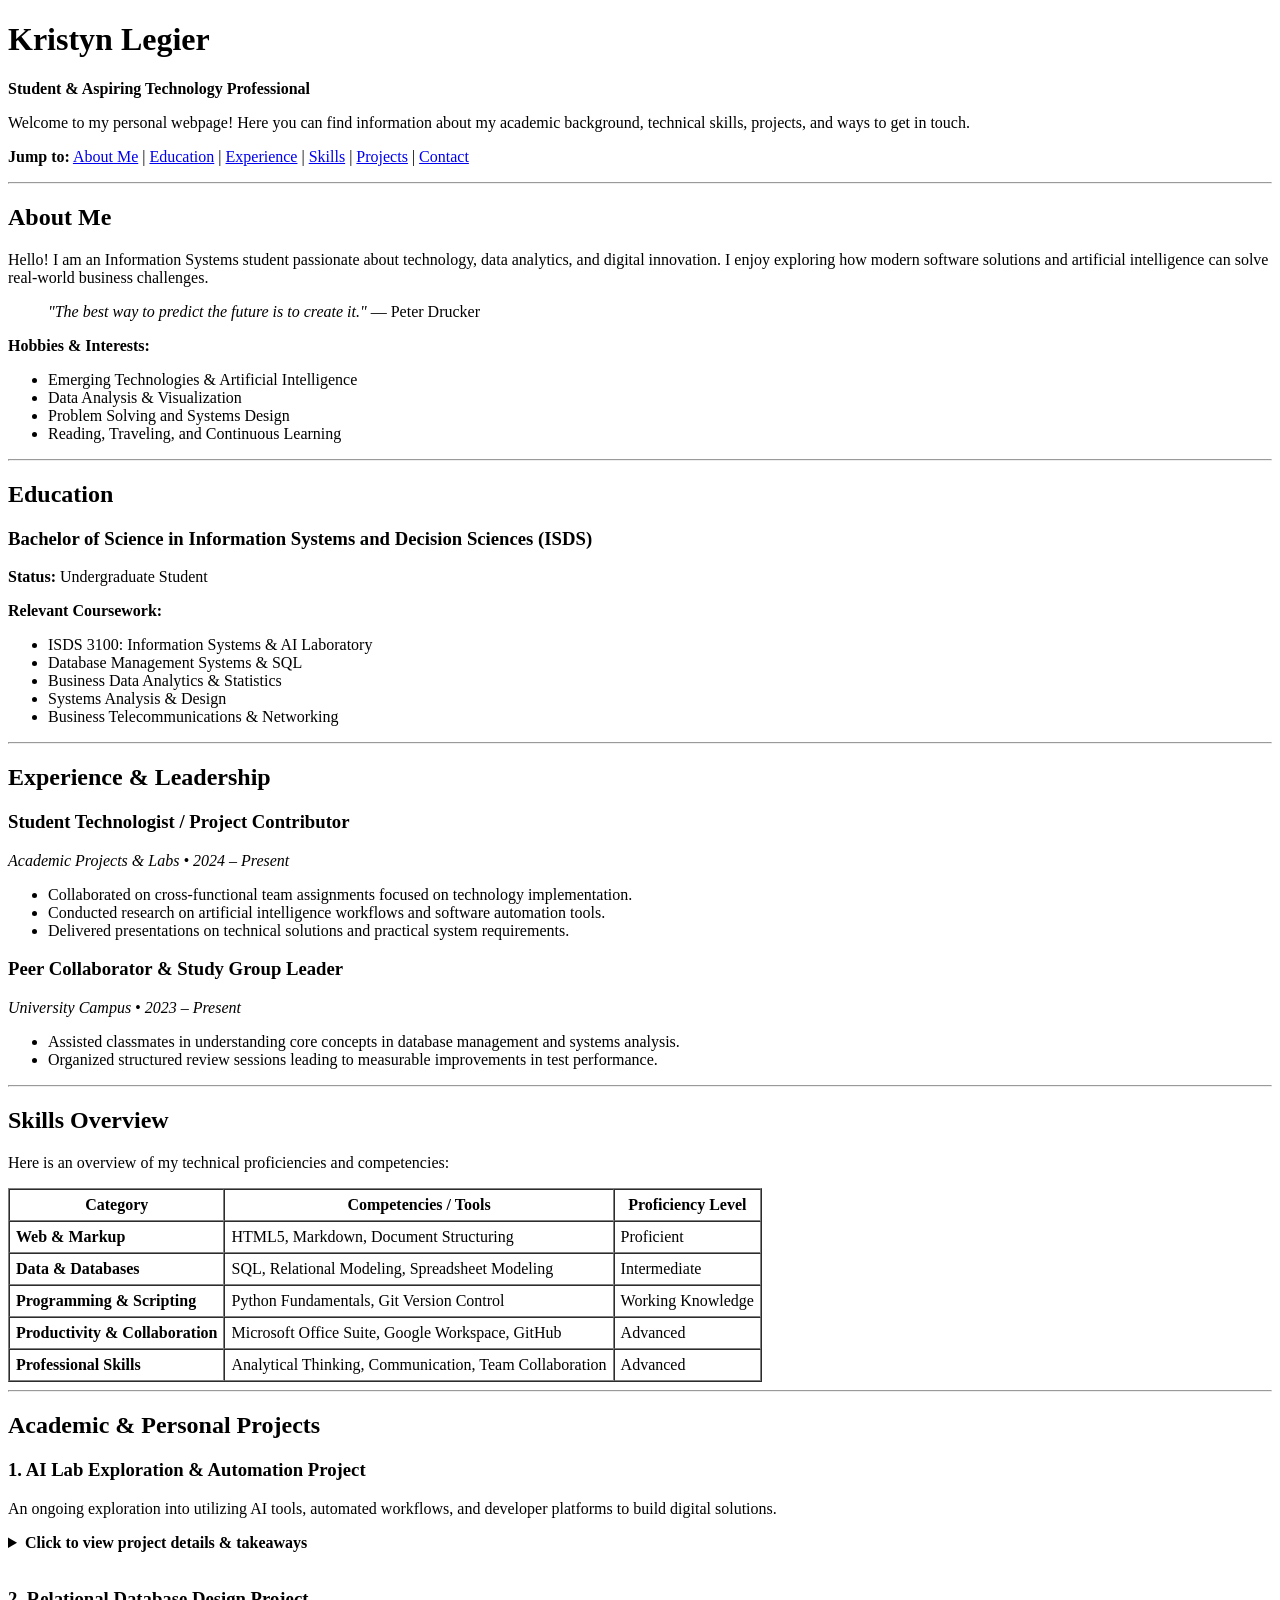
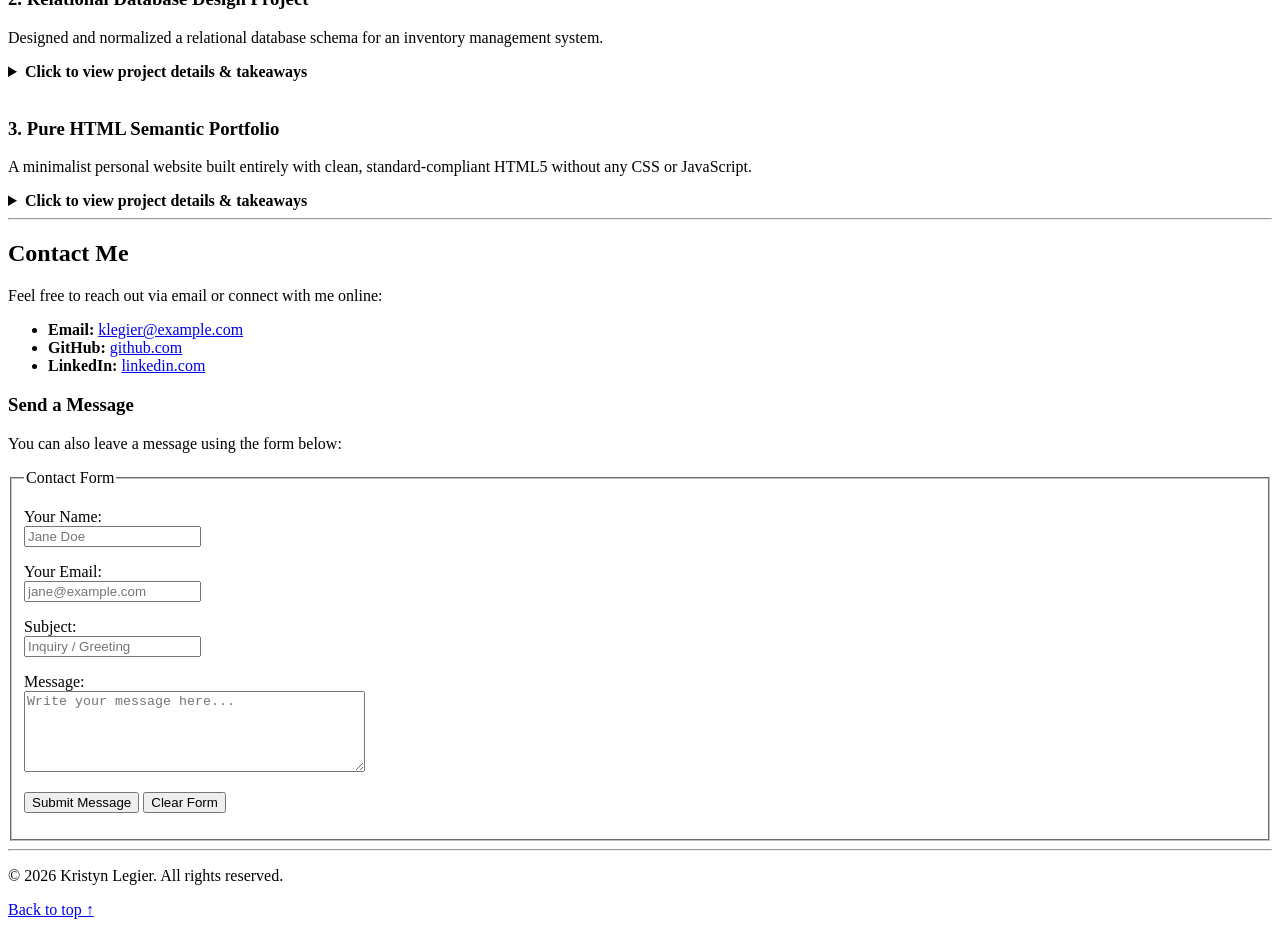
==== index.html @ 65a0c8fc "Initial Website" ====
<!DOCTYPE html>
<html lang="en">
<head>
    <meta charset="UTF-8">
    <meta name="viewport" content="width=device-width, initial-scale=1.0">
    <meta name="description" content="Personal webpage of Kristyn Legier - Information Systems student, projects, skills, and contact information.">
    <title>Kristyn Legier - Personal Webpage</title>
</head>
<body>

    <!-- Header Section -->
    <header id="top">
        <h1>Kristyn Legier</h1>
        <p><strong>Student &amp; Aspiring Technology Professional</strong></p>
        <p>Welcome to my personal webpage! Here you can find information about my academic background, technical skills, projects, and ways to get in touch.</p>
        
        <!-- Navigation Bar (Internal Anchor Links) -->
        <nav>
            <p>
                <strong>Jump to:</strong>
                <a href="#about">About Me</a> |
                <a href="#education">Education</a> |
                <a href="#experience">Experience</a> |
                <a href="#skills">Skills</a> |
                <a href="#projects">Projects</a> |
                <a href="#contact">Contact</a>
            </p>
        </nav>
    </header>

    <hr>

    <!-- Main Content -->
    <main>

        <!-- About Me Section -->
        <section id="about">
            <h2>About Me</h2>
            <p>
                Hello! I am an Information Systems student passionate about technology, data analytics, and digital innovation. 
                I enjoy exploring how modern software solutions and artificial intelligence can solve real-world business challenges.
            </p>
            <blockquote>
                <em>"The best way to predict the future is to create it."</em> &mdash; Peter Drucker
            </blockquote>
            <p><strong>Hobbies &amp; Interests:</strong></p>
            <ul>
                <li>Emerging Technologies &amp; Artificial Intelligence</li>
                <li>Data Analysis &amp; Visualization</li>
                <li>Problem Solving and Systems Design</li>
                <li>Reading, Traveling, and Continuous Learning</li>
            </ul>
        </section>

        <hr>

        <!-- Education Section -->
        <section id="education">
            <h2>Education</h2>
            <article>
                <h3>Bachelor of Science in Information Systems and Decision Sciences (ISDS)</h3>
                <p><strong>Status:</strong> Undergraduate Student</p>
                <p><strong>Relevant Coursework:</strong></p>
                <ul>
                    <li>ISDS 3100: Information Systems &amp; AI Laboratory</li>
                    <li>Database Management Systems &amp; SQL</li>
                    <li>Business Data Analytics &amp; Statistics</li>
                    <li>Systems Analysis &amp; Design</li>
                    <li>Business Telecommunications &amp; Networking</li>
                </ul>
            </article>
        </section>

        <hr>

        <!-- Experience Section -->
        <section id="experience">
            <h2>Experience &amp; Leadership</h2>
            
            <article>
                <h3>Student Technologist / Project Contributor</h3>
                <p><em>Academic Projects &amp; Labs &bull; 2024 &ndash; Present</em></p>
                <ul>
                    <li>Collaborated on cross-functional team assignments focused on technology implementation.</li>
                    <li>Conducted research on artificial intelligence workflows and software automation tools.</li>
                    <li>Delivered presentations on technical solutions and practical system requirements.</li>
                </ul>
            </article>

            <article>
                <h3>Peer Collaborator &amp; Study Group Leader</h3>
                <p><em>University Campus &bull; 2023 &ndash; Present</em></p>
                <ul>
                    <li>Assisted classmates in understanding core concepts in database management and systems analysis.</li>
                    <li>Organized structured review sessions leading to measurable improvements in test performance.</li>
                </ul>
            </article>
        </section>

        <hr>

        <!-- Skills Section -->
        <section id="skills">
            <h2>Skills Overview</h2>
            <p>Here is an overview of my technical proficiencies and competencies:</p>
            
            <table border="1" cellpadding="6" cellspacing="0">
                <thead>
                    <tr>
                        <th>Category</th>
                        <th>Competencies / Tools</th>
                        <th>Proficiency Level</th>
                    </tr>
                </thead>
                <tbody>
                    <tr>
                        <td><strong>Web &amp; Markup</strong></td>
                        <td>HTML5, Markdown, Document Structuring</td>
                        <td>Proficient</td>
                    </tr>
                    <tr>
                        <td><strong>Data &amp; Databases</strong></td>
                        <td>SQL, Relational Modeling, Spreadsheet Modeling</td>
                        <td>Intermediate</td>
                    </tr>
                    <tr>
                        <td><strong>Programming &amp; Scripting</strong></td>
                        <td>Python Fundamentals, Git Version Control</td>
                        <td>Working Knowledge</td>
                    </tr>
                    <tr>
                        <td><strong>Productivity &amp; Collaboration</strong></td>
                        <td>Microsoft Office Suite, Google Workspace, GitHub</td>
                        <td>Advanced</td>
                    </tr>
                    <tr>
                        <td><strong>Professional Skills</strong></td>
                        <td>Analytical Thinking, Communication, Team Collaboration</td>
                        <td>Advanced</td>
                    </tr>
                </tbody>
            </table>
        </section>

        <hr>

        <!-- Projects Section -->
        <section id="projects">
            <h2>Academic &amp; Personal Projects</h2>

            <article>
                <h3>1. AI Lab Exploration &amp; Automation Project</h3>
                <p>An ongoing exploration into utilizing AI tools, automated workflows, and developer platforms to build digital solutions.</p>
                <details>
                    <summary><strong>Click to view project details &amp; takeaways</strong></summary>
                    <p>Focused on understanding prompt engineering, autonomous coding agents, and integrating foundational technologies to streamline academic and business tasks.</p>
                </details>
            </article>
            <br>

            <article>
                <h3>2. Relational Database Design Project</h3>
                <p>Designed and normalized a relational database schema for an inventory management system.</p>
                <details>
                    <summary><strong>Click to view project details &amp; takeaways</strong></summary>
                    <p>Created Entity-Relationship Diagrams (ERDs), applied third normal form (3NF), and wrote complex SQL queries for multi-table joins and reporting aggregations.</p>
                </details>
            </article>
            <br>

            <article>
                <h3>3. Pure HTML Semantic Portfolio</h3>
                <p>A minimalist personal website built entirely with clean, standard-compliant HTML5 without any CSS or JavaScript.</p>
                <details>
                    <summary><strong>Click to view project details &amp; takeaways</strong></summary>
                    <p>Emphasizes accessibility, semantic structure, valid markup hierarchy, and fast loading performance directly out of the box.</p>
                </details>
            </article>
        </section>

        <hr>

        <!-- Contact Section -->
        <section id="contact">
            <h2>Contact Me</h2>
            <p>Feel free to reach out via email or connect with me online:</p>
            <ul>
                <li><strong>Email:</strong> <a href="mailto:klegier@example.com">klegier@example.com</a></li>
                <li><strong>GitHub:</strong> <a href="https://github.com" target="_blank" rel="noopener noreferrer">github.com</a></li>
                <li><strong>LinkedIn:</strong> <a href="https://linkedin.com" target="_blank" rel="noopener noreferrer">linkedin.com</a></li>
            </ul>

            <h3>Send a Message</h3>
            <p>You can also leave a message using the form below:</p>
            <form action="#" method="post">
                <fieldset>
                    <legend>Contact Form</legend>
                    <p>
                        <label for="name">Your Name:</label><br>
                        <input type="text" id="name" name="name" required placeholder="Jane Doe">
                    </p>
                    <p>
                        <label for="email">Your Email:</label><br>
                        <input type="email" id="email" name="email" required placeholder="jane@example.com">
                    </p>
                    <p>
                        <label for="subject">Subject:</label><br>
                        <input type="text" id="subject" name="subject" placeholder="Inquiry / Greeting">
                    </p>
                    <p>
                        <label for="message">Message:</label><br>
                        <textarea id="message" name="message" rows="5" cols="40" required placeholder="Write your message here..."></textarea>
                    </p>
                    <p>
                        <input type="submit" value="Submit Message">
                        <input type="reset" value="Clear Form">
                    </p>
                </fieldset>
            </form>
        </section>

    </main>

    <hr>

    <!-- Footer Section -->
    <footer>
        <p>&copy; 2026 Kristyn Legier. All rights reserved.</p>
        <p><a href="#top">Back to top &uarr;</a></p>
    </footer>

</body>
</html>
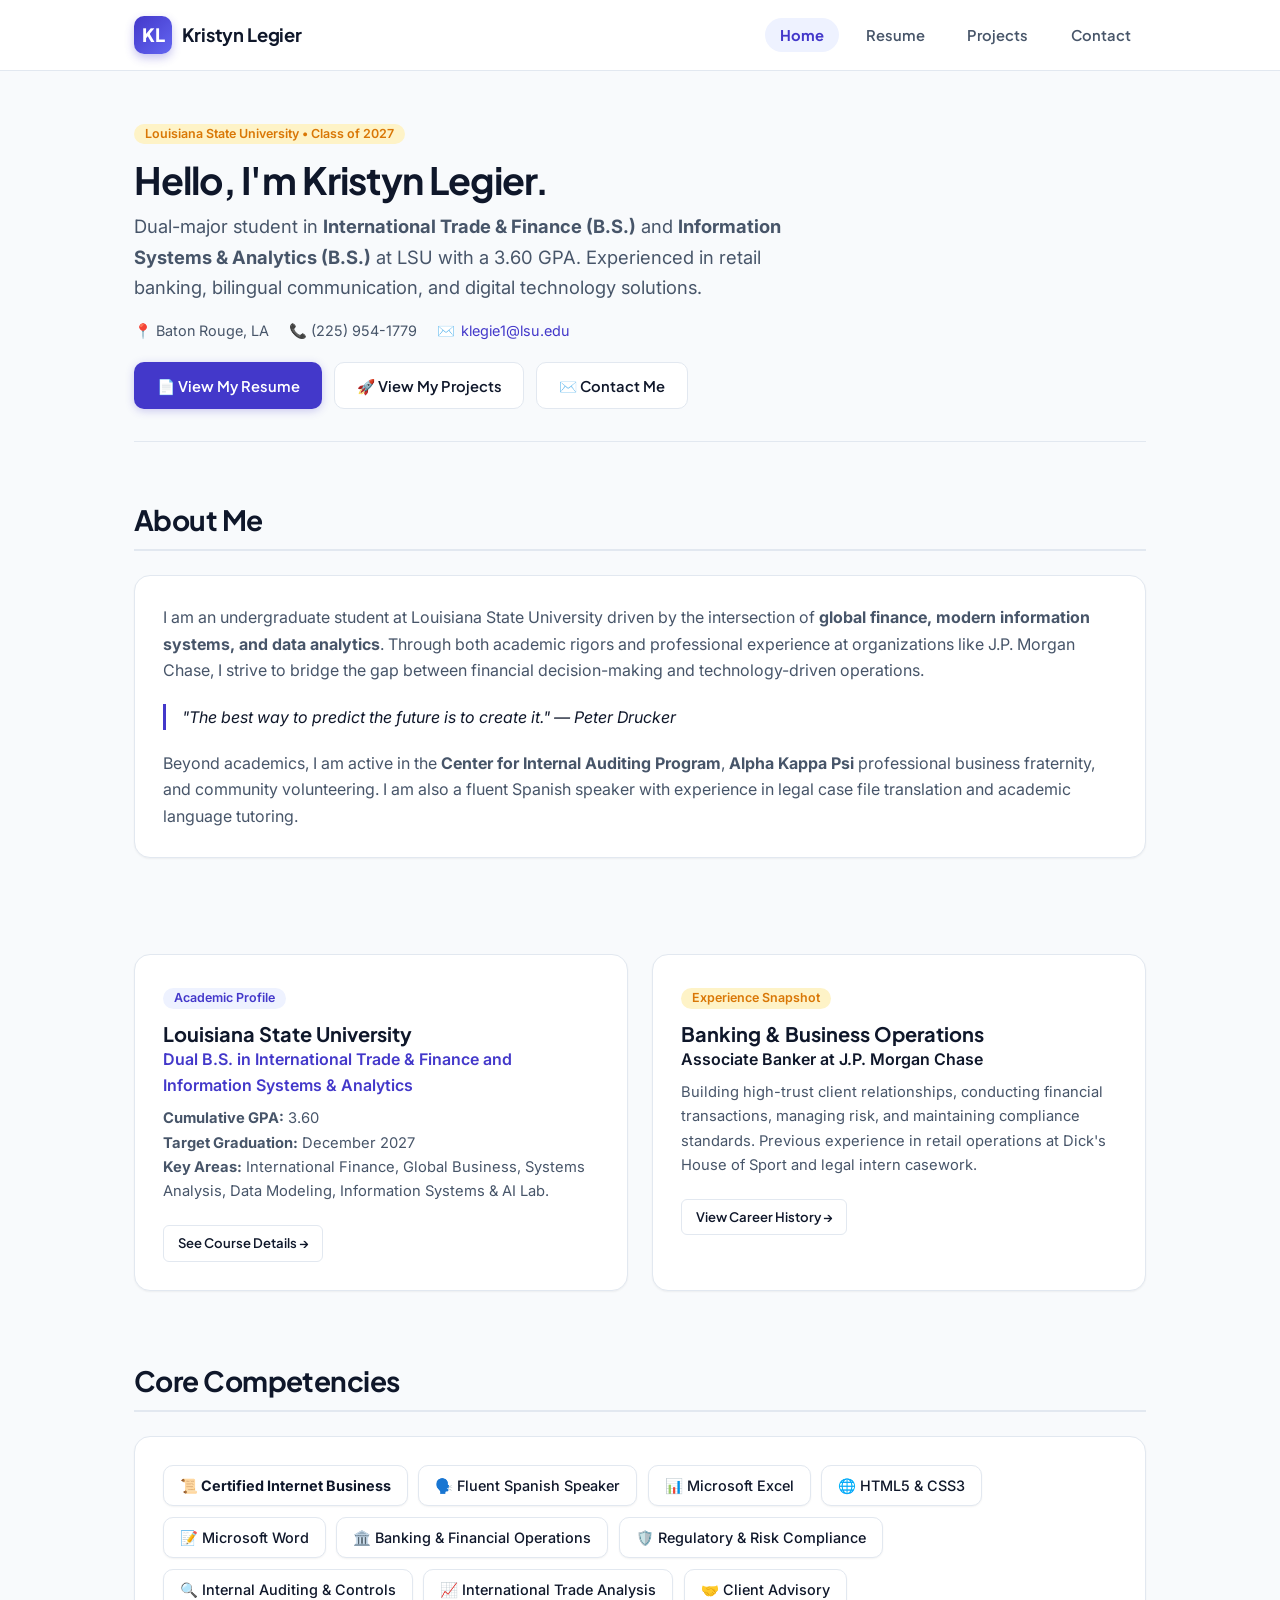
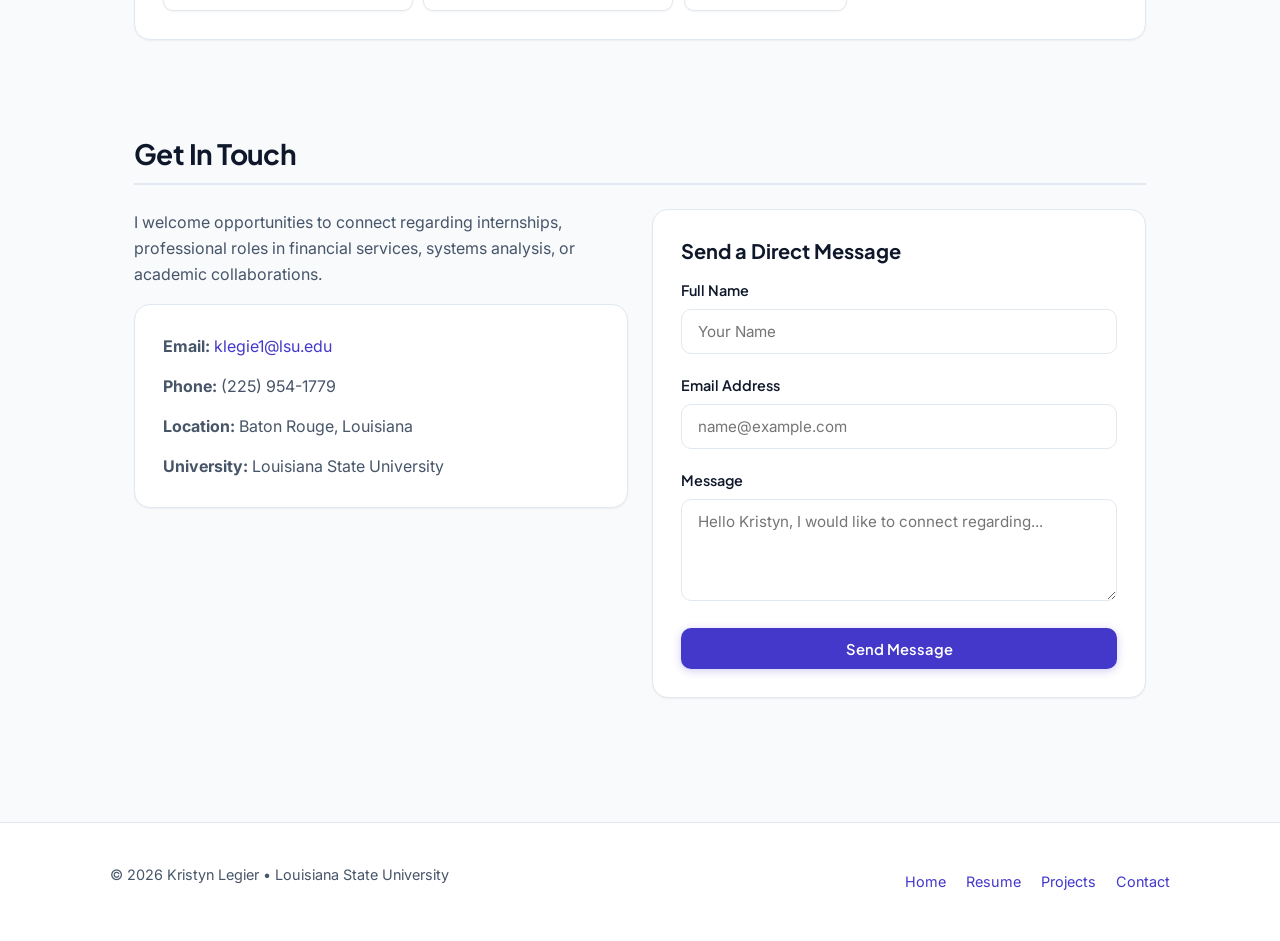
==== commit a8692246: "Add resume, projects, and shared styles" ====
--- a/index.html
+++ b/index.html
@@ -3,230 +3,182 @@
 <head>
     <meta charset="UTF-8">
     <meta name="viewport" content="width=device-width, initial-scale=1.0">
-    <meta name="description" content="Personal webpage of Kristyn Legier - Information Systems student, projects, skills, and contact information.">
-    <title>Kristyn Legier - Personal Webpage</title>
+    <meta name="description" content="Personal webpage and portfolio of Kristyn Legier - International Trade & Finance and Information Systems & Analytics student at LSU.">
+    <title>Home | Kristyn Legier</title>
+    <link rel="stylesheet" href="styles.css">
 </head>
 <body>
 
-    <!-- Header Section -->
-    <header id="top">
-        <h1>Kristyn Legier</h1>
-        <p><strong>Student &amp; Aspiring Technology Professional</strong></p>
-        <p>Welcome to my personal webpage! Here you can find information about my academic background, technical skills, projects, and ways to get in touch.</p>
-        
-        <!-- Navigation Bar (Internal Anchor Links) -->
-        <nav>
-            <p>
-                <strong>Jump to:</strong>
-                <a href="#about">About Me</a> |
-                <a href="#education">Education</a> |
-                <a href="#experience">Experience</a> |
-                <a href="#skills">Skills</a> |
-                <a href="#projects">Projects</a> |
-                <a href="#contact">Contact</a>
-            </p>
-        </nav>
+    <!-- Main Navigation -->
+    <header class="site-header">
+        <div class="nav-container">
+            <a href="index.html" class="brand-logo" title="Kristyn Legier Home">
+                <span class="logo-badge">KL</span>
+                <span class="brand-text">Kristyn Legier</span>
+            </a>
+            <nav>
+                <ul class="nav-links">
+                    <li><a href="index.html" class="nav-link active">Home</a></li>
+                    <li><a href="resume.html" class="nav-link">Resume</a></li>
+                    <li><a href="project.html" class="nav-link">Projects</a></li>
+                    <li><a href="#contact" class="nav-link">Contact</a></li>
+                </ul>
+            </nav>
+        </div>
     </header>
 
-    <hr>
-
-    <!-- Main Content -->
-    <main>
-
-        <!-- About Me Section -->
-        <section id="about">
-            <h2>About Me</h2>
-            <p>
-                Hello! I am an Information Systems student passionate about technology, data analytics, and digital innovation. 
-                I enjoy exploring how modern software solutions and artificial intelligence can solve real-world business challenges.
-            </p>
-            <blockquote>
-                <em>"The best way to predict the future is to create it."</em> &mdash; Peter Drucker
-            </blockquote>
-            <p><strong>Hobbies &amp; Interests:</strong></p>
-            <ul>
-                <li>Emerging Technologies &amp; Artificial Intelligence</li>
-                <li>Data Analysis &amp; Visualization</li>
-                <li>Problem Solving and Systems Design</li>
-                <li>Reading, Traveling, and Continuous Learning</li>
-            </ul>
+    <div class="site-wrapper">
+        <!-- Hero / Header Section -->
+        <section class="page-header">
+            <div style="max-width: 800px;">
+                <span class="badge badge-gold" style="margin-bottom: 0.75rem;">Louisiana State University &bull; Class of 2027</span>
+                <h1>Hello, I'm Kristyn Legier.</h1>
+                <p class="page-subtitle">
+                    Dual-major student in <strong>International Trade &amp; Finance (B.S.)</strong> and 
+                    <strong>Information Systems &amp; Analytics (B.S.)</strong> at LSU with a 3.60 GPA. Experienced in retail banking, bilingual communication, and digital technology solutions.
+                </p>
+                <div class="contact-quickbar">
+                    <span>📍 Baton Rouge, LA</span>
+                    <span>📞 (225) 954-1779</span>
+                    <span>✉️ <a href="mailto:klegie1@lsu.edu">klegie1@lsu.edu</a></span>
+                </div>
+                <div class="header-actions">
+                    <a href="resume.html" class="btn btn-primary">📄 View My Resume</a>
+                    <a href="project.html" class="btn btn-outline">🚀 View My Projects</a>
+                    <a href="#contact" class="btn btn-outline">✉️ Contact Me</a>
+                </div>
+            </div>
         </section>
 
-        <hr>
+        <!-- Main Content -->
+        <main>
+            <!-- About Me Section -->
+            <section class="section" id="about">
+                <div class="section-title">
+                    <h2>About Me</h2>
+                </div>
+                <div class="card">
+                    <p>
+                        I am an undergraduate student at Louisiana State University driven by the intersection of 
+                        <strong>global finance, modern information systems, and data analytics</strong>. Through both academic rigors and professional experience at organizations like J.P. Morgan Chase, I strive to bridge the gap between financial decision-making and technology-driven operations.
+                    </p>
+                    <blockquote style="border-left: 3px solid var(--primary); padding-left: 1rem; margin: 1.25rem 0; font-style: italic; color: var(--text-main);">
+                        "The best way to predict the future is to create it." &mdash; Peter Drucker
+                    </blockquote>
+                    <p>
+                        Beyond academics, I am active in the <strong>Center for Internal Auditing Program</strong>, 
+                        <strong>Alpha Kappa Psi</strong> professional business fraternity, and community volunteering. I am also a fluent Spanish speaker with experience in legal case file translation and academic language tutoring.
+                    </p>
+                </div>
+            </section>
 
-        <!-- Education Section -->
-        <section id="education">
-            <h2>Education</h2>
-            <article>
-                <h3>Bachelor of Science in Information Systems and Decision Sciences (ISDS)</h3>
-                <p><strong>Status:</strong> Undergraduate Student</p>
-                <p><strong>Relevant Coursework:</strong></p>
-                <ul>
-                    <li>ISDS 3100: Information Systems &amp; AI Laboratory</li>
-                    <li>Database Management Systems &amp; SQL</li>
-                    <li>Business Data Analytics &amp; Statistics</li>
-                    <li>Systems Analysis &amp; Design</li>
-                    <li>Business Telecommunications &amp; Networking</li>
-                </ul>
-            </article>
-        </section>
+            <!-- Quick Snapshot: Education & Core Focus -->
+            <section class="section">
+                <div class="grid-2">
+                    <!-- Academic Card -->
+                    <div class="card" style="margin-bottom: 0;">
+                        <span class="badge badge-primary" style="margin-bottom: 0.75rem;">Academic Profile</span>
+                        <h3>Louisiana State University</h3>
+                        <p style="font-weight: 600; color: var(--primary); margin-bottom: 0.5rem;">
+                            Dual B.S. in International Trade &amp; Finance and Information Systems &amp; Analytics
+                        </p>
+                        <p style="font-size: 0.92rem;">
+                            <strong>Cumulative GPA:</strong> 3.60<br>
+                            <strong>Target Graduation:</strong> December 2027<br>
+                            <strong>Key Areas:</strong> International Finance, Global Business, Systems Analysis, Data Modeling, Information Systems &amp; AI Lab.
+                        </p>
+                        <a href="resume.html#education" class="btn btn-sm btn-outline" style="margin-top: 0.5rem;">See Course Details &rarr;</a>
+                    </div>
 
-        <hr>
+                    <!-- Experience Snapshot -->
+                    <div class="card" style="margin-bottom: 0;">
+                        <span class="badge badge-gold" style="margin-bottom: 0.75rem;">Experience Snapshot</span>
+                        <h3>Banking &amp; Business Operations</h3>
+                        <p style="font-weight: 600; color: var(--text-main); margin-bottom: 0.5rem;">
+                            Associate Banker at J.P. Morgan Chase
+                        </p>
+                        <p style="font-size: 0.92rem;">
+                            Building high-trust client relationships, conducting financial transactions, managing risk, and maintaining compliance standards. Previous experience in retail operations at Dick's House of Sport and legal intern casework.
+                        </p>
+                        <a href="resume.html#experience" class="btn btn-sm btn-outline" style="margin-top: 0.5rem;">View Career History &rarr;</a>
+                    </div>
+                </div>
+            </section>
 
-        <!-- Experience Section -->
-        <section id="experience">
-            <h2>Experience &amp; Leadership</h2>
-            
-            <article>
-                <h3>Student Technologist / Project Contributor</h3>
-                <p><em>Academic Projects &amp; Labs &bull; 2024 &ndash; Present</em></p>
-                <ul>
-                    <li>Collaborated on cross-functional team assignments focused on technology implementation.</li>
-                    <li>Conducted research on artificial intelligence workflows and software automation tools.</li>
-                    <li>Delivered presentations on technical solutions and practical system requirements.</li>
-                </ul>
-            </article>
+            <!-- Featured Competencies -->
+            <section class="section" id="skills">
+                <div class="section-title">
+                    <h2>Core Competencies</h2>
+                </div>
+                <div class="card">
+                    <div class="skills-container">
+                        <span class="skill-pill"><strong>📜 Certified Internet Business</strong></span>
+                        <span class="skill-pill">🗣️ Fluent Spanish Speaker</span>
+                        <span class="skill-pill">📊 Microsoft Excel</span>
+                        <span class="skill-pill">🌐 HTML5 &amp; CSS3</span>
+                        <span class="skill-pill">📝 Microsoft Word</span>
+                        <span class="skill-pill">🏛️ Banking &amp; Financial Operations</span>
+                        <span class="skill-pill">🛡️ Regulatory &amp; Risk Compliance</span>
+                        <span class="skill-pill">🔍 Internal Auditing &amp; Controls</span>
+                        <span class="skill-pill">📈 International Trade Analysis</span>
+                        <span class="skill-pill">🤝 Client Advisory</span>
+                    </div>
+                </div>
+            </section>
 
-            <article>
-                <h3>Peer Collaborator &amp; Study Group Leader</h3>
-                <p><em>University Campus &bull; 2023 &ndash; Present</em></p>
-                <ul>
-                    <li>Assisted classmates in understanding core concepts in database management and systems analysis.</li>
-                    <li>Organized structured review sessions leading to measurable improvements in test performance.</li>
-                </ul>
-            </article>
-        </section>
+            <!-- Contact Section -->
+            <section class="section" id="contact">
+                <div class="section-title">
+                    <h2>Get In Touch</h2>
+                </div>
+                <div class="grid-2">
+                    <div>
+                        <p>
+                            I welcome opportunities to connect regarding internships, professional roles in financial services, 
+                            systems analysis, or academic collaborations.
+                        </p>
+                        <div class="card" style="margin-top: 1rem;">
+                            <p><strong>Email:</strong> <a href="mailto:klegie1@lsu.edu">klegie1@lsu.edu</a></p>
+                            <p><strong>Phone:</strong> (225) 954-1779</p>
+                            <p><strong>Location:</strong> Baton Rouge, Louisiana</p>
+                            <p><strong>University:</strong> Louisiana State University</p>
+                        </div>
+                    </div>
 
-        <hr>
+                    <div class="card">
+                        <h3 style="margin-bottom: 1rem;">Send a Direct Message</h3>
+                        <form action="mailto:klegie1@lsu.edu" method="post" enctype="text/plain">
+                            <div class="form-group">
+                                <label for="name" class="form-label">Full Name</label>
+                                <input type="text" id="name" name="name" class="form-input" required placeholder="Your Name">
+                            </div>
+                            <div class="form-group">
+                                <label for="email" class="form-label">Email Address</label>
+                                <input type="email" id="email" name="email" class="form-input" required placeholder="name@example.com">
+                            </div>
+                            <div class="form-group">
+                                <label for="message" class="form-label">Message</label>
+                                <textarea id="message" name="message" class="form-textarea" rows="4" required placeholder="Hello Kristyn, I would like to connect regarding..."></textarea>
+                            </div>
+                            <button type="submit" class="btn btn-primary" style="width: 100%;">Send Message</button>
+                        </form>
+                    </div>
+                </div>
+            </section>
+        </main>
+    </div>
 
-        <!-- Skills Section -->
-        <section id="skills">
-            <h2>Skills Overview</h2>
-            <p>Here is an overview of my technical proficiencies and competencies:</p>
-            
-            <table border="1" cellpadding="6" cellspacing="0">
-                <thead>
-                    <tr>
-                        <th>Category</th>
-                        <th>Competencies / Tools</th>
-                        <th>Proficiency Level</th>
-                    </tr>
-                </thead>
-                <tbody>
-                    <tr>
-                        <td><strong>Web &amp; Markup</strong></td>
-                        <td>HTML5, Markdown, Document Structuring</td>
-                        <td>Proficient</td>
-                    </tr>
-                    <tr>
-                        <td><strong>Data &amp; Databases</strong></td>
-                        <td>SQL, Relational Modeling, Spreadsheet Modeling</td>
-                        <td>Intermediate</td>
-                    </tr>
-                    <tr>
-                        <td><strong>Programming &amp; Scripting</strong></td>
-                        <td>Python Fundamentals, Git Version Control</td>
-                        <td>Working Knowledge</td>
-                    </tr>
-                    <tr>
-                        <td><strong>Productivity &amp; Collaboration</strong></td>
-                        <td>Microsoft Office Suite, Google Workspace, GitHub</td>
-                        <td>Advanced</td>
-                    </tr>
-                    <tr>
-                        <td><strong>Professional Skills</strong></td>
-                        <td>Analytical Thinking, Communication, Team Collaboration</td>
-                        <td>Advanced</td>
-                    </tr>
-                </tbody>
-            </table>
-        </section>
-
-        <hr>
-
-        <!-- Projects Section -->
-        <section id="projects">
-            <h2>Academic &amp; Personal Projects</h2>
-
-            <article>
-                <h3>1. AI Lab Exploration &amp; Automation Project</h3>
-                <p>An ongoing exploration into utilizing AI tools, automated workflows, and developer platforms to build digital solutions.</p>
-                <details>
-                    <summary><strong>Click to view project details &amp; takeaways</strong></summary>
-                    <p>Focused on understanding prompt engineering, autonomous coding agents, and integrating foundational technologies to streamline academic and business tasks.</p>
-                </details>
-            </article>
-            <br>
-
-            <article>
-                <h3>2. Relational Database Design Project</h3>
-                <p>Designed and normalized a relational database schema for an inventory management system.</p>
-                <details>
-                    <summary><strong>Click to view project details &amp; takeaways</strong></summary>
-                    <p>Created Entity-Relationship Diagrams (ERDs), applied third normal form (3NF), and wrote complex SQL queries for multi-table joins and reporting aggregations.</p>
-                </details>
-            </article>
-            <br>
-
-            <article>
-                <h3>3. Pure HTML Semantic Portfolio</h3>
-                <p>A minimalist personal website built entirely with clean, standard-compliant HTML5 without any CSS or JavaScript.</p>
-                <details>
-                    <summary><strong>Click to view project details &amp; takeaways</strong></summary>
-                    <p>Emphasizes accessibility, semantic structure, valid markup hierarchy, and fast loading performance directly out of the box.</p>
-                </details>
-            </article>
-        </section>
-
-        <hr>
-
-        <!-- Contact Section -->
-        <section id="contact">
-            <h2>Contact Me</h2>
-            <p>Feel free to reach out via email or connect with me online:</p>
-            <ul>
-                <li><strong>Email:</strong> <a href="mailto:klegier@example.com">klegier@example.com</a></li>
-                <li><strong>GitHub:</strong> <a href="https://github.com" target="_blank" rel="noopener noreferrer">github.com</a></li>
-                <li><strong>LinkedIn:</strong> <a href="https://linkedin.com" target="_blank" rel="noopener noreferrer">linkedin.com</a></li>
+    <!-- Footer -->
+    <footer class="site-footer">
+        <div class="footer-content">
+            <p>&copy; 2026 Kristyn Legier &bull; Louisiana State University</p>
+            <ul class="footer-links">
+                <li><a href="index.html">Home</a></li>
+                <li><a href="resume.html">Resume</a></li>
+                <li><a href="project.html">Projects</a></li>
+                <li><a href="#contact">Contact</a></li>
             </ul>
-
-            <h3>Send a Message</h3>
-            <p>You can also leave a message using the form below:</p>
-            <form action="#" method="post">
-                <fieldset>
-                    <legend>Contact Form</legend>
-                    <p>
-                        <label for="name">Your Name:</label><br>
-                        <input type="text" id="name" name="name" required placeholder="Jane Doe">
-                    </p>
-                    <p>
-                        <label for="email">Your Email:</label><br>
-                        <input type="email" id="email" name="email" required placeholder="jane@example.com">
-                    </p>
-                    <p>
-                        <label for="subject">Subject:</label><br>
-                        <input type="text" id="subject" name="subject" placeholder="Inquiry / Greeting">
-                    </p>
-                    <p>
-                        <label for="message">Message:</label><br>
-                        <textarea id="message" name="message" rows="5" cols="40" required placeholder="Write your message here..."></textarea>
-                    </p>
-                    <p>
-                        <input type="submit" value="Submit Message">
-                        <input type="reset" value="Clear Form">
-                    </p>
-                </fieldset>
-            </form>
-        </section>
-
-    </main>
-
-    <hr>
-
-    <!-- Footer Section -->
-    <footer>
-        <p>&copy; 2026 Kristyn Legier. All rights reserved.</p>
-        <p><a href="#top">Back to top &uarr;</a></p>
+        </div>
     </footer>
 
 </body>
--- a/styles.css
+++ b/styles.css
@@ -0,0 +1,662 @@
+/* ==========================================================================
+   Shared Design System & Stylesheet
+   Website: Kristyn Legier Portfolio
+   ========================================================================== */
+
+@import url('https://fonts.googleapis.com/css2?family=Plus+Jakarta+Sans:wght@300;400;500;600;700;800&family=Inter:wght@300;400;500;600;700&display=swap');
+
+:root {
+    /* Color Palette - Refined Slate & Executive Indigo */
+    --primary: #4338ca;
+    --primary-hover: #3730a3;
+    --primary-light: #eef2ff;
+    --primary-glow: rgba(67, 56, 202, 0.15);
+    
+    --accent: #0284c7;
+    --accent-gold: #d97706;
+    --accent-gold-bg: #fef3c7;
+    
+    --bg-base: #f8fafc;
+    --bg-surface: #ffffff;
+    --bg-subtle: #f1f5f9;
+    --bg-card-hover: #fafafa;
+    
+    --text-main: #0f172a;
+    --text-muted: #475569;
+    --text-light: #94a3b8;
+    
+    --border-color: #e2e8f0;
+    --border-focus: #6366f1;
+    
+    /* Elevation & Shadows */
+    --shadow-sm: 0 1px 2px 0 rgba(0, 0, 0, 0.05);
+    --shadow-md: 0 4px 6px -1px rgba(0, 0, 0, 0.07), 0 2px 4px -2px rgba(0, 0, 0, 0.05);
+    --shadow-lg: 0 10px 15px -3px rgba(0, 0, 0, 0.08), 0 4px 6px -4px rgba(0, 0, 0, 0.04);
+    --shadow-xl: 0 20px 25px -5px rgba(0, 0, 0, 0.1), 0 8px 10px -6px rgba(0, 0, 0, 0.04);
+    
+    /* Radius & Spacing */
+    --radius-sm: 6px;
+    --radius-md: 10px;
+    --radius-lg: 16px;
+    --radius-full: 9999px;
+    
+    --font-heading: 'Plus Jakarta Sans', -apple-system, BlinkMacSystemFont, 'Segoe UI', Roboto, sans-serif;
+    --font-body: 'Inter', -apple-system, BlinkMacSystemFont, 'Segoe UI', Roboto, sans-serif;
+    
+    --transition-fast: 150ms cubic-bezier(0.4, 0, 0.2, 1);
+    --transition-normal: 250ms cubic-bezier(0.4, 0, 0.2, 1);
+}
+
+/* Reset & Base Rules */
+*, *::before, *::after {
+    box-sizing: border-box;
+    margin: 0;
+    padding: 0;
+}
+
+html {
+    scroll-behavior: smooth;
+    font-size: 16px;
+}
+
+body {
+    font-family: var(--font-body);
+    background-color: var(--bg-base);
+    color: var(--text-main);
+    line-height: 1.65;
+    min-height: 100vh;
+    display: flex;
+    flex-direction: column;
+    -webkit-font-smoothing: antialiased;
+    -moz-osx-font-smoothing: grayscale;
+}
+
+/* Typography */
+h1, h2, h3, h4, h5, h6 {
+    font-family: var(--font-heading);
+    color: var(--text-main);
+    font-weight: 700;
+    line-height: 1.25;
+}
+
+h1 { font-size: 2.35rem; letter-spacing: -0.025em; }
+h2 { font-size: 1.75rem; letter-spacing: -0.02em; }
+h3 { font-size: 1.25rem; }
+h4 { font-size: 1.05rem; }
+
+p {
+    margin-bottom: 0.85rem;
+    color: var(--text-muted);
+}
+
+p:last-child {
+    margin-bottom: 0;
+}
+
+a {
+    color: var(--primary);
+    text-decoration: none;
+    transition: color var(--transition-fast);
+}
+
+a:hover {
+    color: var(--primary-hover);
+}
+
+/* Layout Containers */
+.site-wrapper {
+    max-width: 1060px;
+    width: 100%;
+    margin: 0 auto;
+    padding: 0 1.5rem;
+    flex: 1 0 auto;
+}
+
+/* Header & Navigation */
+.site-header {
+    background-color: rgba(255, 255, 255, 0.92);
+    backdrop-filter: blur(12px);
+    -webkit-backdrop-filter: blur(12px);
+    border-bottom: 1px solid var(--border-color);
+    position: sticky;
+    top: 0;
+    z-index: 100;
+    transition: all var(--transition-normal);
+}
+
+.nav-container {
+    max-width: 1060px;
+    margin: 0 auto;
+    padding: 1rem 1.5rem;
+    display: flex;
+    justify-content: space-between;
+    align-items: center;
+}
+
+.brand-logo {
+    display: flex;
+    align-items: center;
+    gap: 0.65rem;
+    text-decoration: none;
+}
+
+.logo-badge {
+    width: 38px;
+    height: 38px;
+    background: linear-gradient(135deg, var(--primary), #6366f1);
+    color: #ffffff;
+    font-family: var(--font-heading);
+    font-weight: 800;
+    font-size: 1.15rem;
+    display: flex;
+    align-items: center;
+    justify-content: center;
+    border-radius: var(--radius-md);
+    box-shadow: 0 4px 10px rgba(67, 56, 202, 0.3);
+}
+
+.brand-text {
+    font-family: var(--font-heading);
+    font-weight: 700;
+    font-size: 1.15rem;
+    color: var(--text-main);
+    letter-spacing: -0.01em;
+}
+
+.nav-links {
+    display: flex;
+    align-items: center;
+    list-style: none;
+    gap: 0.75rem;
+}
+
+.nav-link {
+    font-family: var(--font-heading);
+    font-weight: 600;
+    font-size: 0.92rem;
+    padding: 0.5rem 0.95rem;
+    border-radius: var(--radius-full);
+    color: var(--text-muted);
+    transition: all var(--transition-fast);
+    position: relative;
+}
+
+.nav-link:hover {
+    color: var(--primary);
+    background-color: var(--primary-light);
+}
+
+.nav-link.active {
+    color: var(--primary);
+    background-color: var(--primary-light);
+    font-weight: 700;
+}
+
+/* Buttons & Interactive Elements */
+.btn {
+    display: inline-flex;
+    align-items: center;
+    justify-content: center;
+    gap: 0.5rem;
+    font-family: var(--font-heading);
+    font-weight: 600;
+    font-size: 0.92rem;
+    padding: 0.65rem 1.35rem;
+    border-radius: var(--radius-md);
+    border: 1px solid transparent;
+    cursor: pointer;
+    transition: all var(--transition-fast);
+    text-decoration: none;
+}
+
+.btn-primary {
+    background-color: var(--primary);
+    color: #ffffff;
+    box-shadow: 0 2px 8px rgba(67, 56, 202, 0.25);
+}
+
+.btn-primary:hover {
+    background-color: var(--primary-hover);
+    color: #ffffff;
+    transform: translateY(-1px);
+    box-shadow: 0 4px 12px rgba(67, 56, 202, 0.35);
+}
+
+.btn-outline {
+    background-color: var(--bg-surface);
+    border-color: var(--border-color);
+    color: var(--text-main);
+}
+
+.btn-outline:hover {
+    border-color: var(--primary);
+    color: var(--primary);
+    background-color: var(--primary-light);
+}
+
+.btn-sm {
+    padding: 0.4rem 0.85rem;
+    font-size: 0.82rem;
+    border-radius: var(--radius-sm);
+}
+
+/* Badges & Tags */
+.badge {
+    display: inline-flex;
+    align-items: center;
+    padding: 0.25rem 0.7rem;
+    font-size: 0.78rem;
+    font-weight: 600;
+    border-radius: var(--radius-full);
+    line-height: 1;
+}
+
+.badge-primary {
+    background-color: var(--primary-light);
+    color: var(--primary);
+}
+
+.badge-gold {
+    background-color: var(--accent-gold-bg);
+    color: var(--accent-gold);
+}
+
+.badge-gray {
+    background-color: var(--bg-subtle);
+    color: var(--text-muted);
+    border: 1px solid var(--border-color);
+}
+
+/* Card Components */
+.card {
+    background-color: var(--bg-surface);
+    border: 1px solid var(--border-color);
+    border-radius: var(--radius-lg);
+    padding: 1.75rem;
+    box-shadow: var(--shadow-sm);
+    transition: transform var(--transition-fast), box-shadow var(--transition-fast), border-color var(--transition-fast);
+    margin-bottom: 1.5rem;
+}
+
+.card:hover {
+    transform: translateY(-2px);
+    box-shadow: var(--shadow-md);
+    border-color: #cbd5e1;
+}
+
+/* Page Intro / Hero Header */
+.page-header {
+    padding: 3rem 0 2rem 0;
+    margin-bottom: 1.5rem;
+    border-bottom: 1px solid var(--border-color);
+}
+
+.page-header h1 {
+    margin-bottom: 0.5rem;
+}
+
+.page-subtitle {
+    font-size: 1.15rem;
+    color: var(--text-muted);
+    max-width: 680px;
+}
+
+.header-actions {
+    display: flex;
+    flex-wrap: wrap;
+    gap: 0.75rem;
+    margin-top: 1.25rem;
+}
+
+/* Contact Info Quick Bar */
+.contact-quickbar {
+    display: flex;
+    flex-wrap: wrap;
+    gap: 1.25rem;
+    margin-top: 1rem;
+    font-size: 0.9rem;
+    color: var(--text-muted);
+}
+
+.contact-quickbar span, .contact-quickbar a {
+    display: inline-flex;
+    align-items: center;
+    gap: 0.4rem;
+}
+
+/* Section Styling */
+.section {
+    padding: 2.25rem 0;
+}
+
+.section-title {
+    display: flex;
+    align-items: center;
+    justify-content: space-between;
+    margin-bottom: 1.5rem;
+    padding-bottom: 0.75rem;
+    border-bottom: 2px solid var(--border-color);
+}
+
+.section-title h2 {
+    position: relative;
+}
+
+/* Resume Experience Timeline / Items */
+.resume-item {
+    position: relative;
+    padding-bottom: 2rem;
+    border-left: 2px solid var(--border-color);
+    padding-left: 1.5rem;
+    margin-left: 0.5rem;
+}
+
+.resume-item:last-child {
+    border-left-color: transparent;
+    padding-bottom: 0;
+}
+
+.resume-dot {
+    position: absolute;
+    left: -7px;
+    top: 4px;
+    width: 12px;
+    height: 12px;
+    border-radius: 50%;
+    background-color: var(--primary);
+    border: 2px solid var(--bg-surface);
+    box-shadow: 0 0 0 2px var(--primary-glow);
+}
+
+.resume-header {
+    display: flex;
+    justify-content: space-between;
+    align-items: baseline;
+    flex-wrap: wrap;
+    gap: 0.5rem;
+    margin-bottom: 0.35rem;
+}
+
+.resume-role {
+    font-weight: 700;
+    font-size: 1.15rem;
+    color: var(--text-main);
+}
+
+.resume-company {
+    font-weight: 600;
+    color: var(--primary);
+}
+
+.resume-date {
+    font-size: 0.85rem;
+    color: var(--text-light);
+    font-weight: 500;
+}
+
+.resume-location {
+    font-size: 0.85rem;
+    color: var(--text-muted);
+    font-style: italic;
+    margin-bottom: 0.75rem;
+}
+
+.resume-bullets {
+    list-style-type: none;
+}
+
+.resume-bullets li {
+    position: relative;
+    padding-left: 1.25rem;
+    margin-bottom: 0.5rem;
+    color: var(--text-muted);
+    font-size: 0.94rem;
+}
+
+.resume-bullets li::before {
+    content: "•";
+    position: absolute;
+    left: 0;
+    color: var(--primary);
+    font-weight: bold;
+    font-size: 1.1rem;
+    line-height: 1;
+}
+
+/* Grid Layouts */
+.grid-2 {
+    display: grid;
+    grid-template-columns: repeat(auto-fit, minmax(300px, 1fr));
+    gap: 1.5rem;
+}
+
+.grid-3 {
+    display: grid;
+    grid-template-columns: repeat(auto-fit, minmax(280px, 1fr));
+    gap: 1.5rem;
+}
+
+/* Project Cards */
+.project-card {
+    background-color: var(--bg-surface);
+    border: 1px solid var(--border-color);
+    border-radius: var(--radius-lg);
+    padding: 1.75rem;
+    display: flex;
+    flex-direction: column;
+    height: 100%;
+    transition: all var(--transition-normal);
+}
+
+.project-card:hover {
+    transform: translateY(-4px);
+    box-shadow: var(--shadow-lg);
+    border-color: #cbd5e1;
+}
+
+.project-category {
+    font-size: 0.78rem;
+    font-weight: 700;
+    text-transform: uppercase;
+    letter-spacing: 0.05em;
+    color: var(--primary);
+    margin-bottom: 0.5rem;
+}
+
+.project-card h3 {
+    margin-bottom: 0.65rem;
+    font-size: 1.25rem;
+}
+
+.project-description {
+    font-size: 0.94rem;
+    color: var(--text-muted);
+    flex-grow: 1;
+    margin-bottom: 1.25rem;
+}
+
+.project-tags {
+    display: flex;
+    flex-wrap: wrap;
+    gap: 0.45rem;
+    margin-bottom: 1.25rem;
+}
+
+.tag {
+    background-color: var(--bg-subtle);
+    border: 1px solid var(--border-color);
+    color: var(--text-muted);
+    font-size: 0.78rem;
+    font-weight: 500;
+    padding: 0.2rem 0.6rem;
+    border-radius: var(--radius-sm);
+}
+
+.project-footer {
+    display: flex;
+    justify-content: space-between;
+    align-items: center;
+    border-top: 1px solid var(--border-color);
+    padding-top: 1rem;
+}
+
+/* Skills Grid / Pills */
+.skills-container {
+    display: flex;
+    flex-wrap: wrap;
+    gap: 0.65rem;
+}
+
+.skill-pill {
+    background-color: var(--bg-surface);
+    border: 1px solid var(--border-color);
+    padding: 0.5rem 1rem;
+    border-radius: var(--radius-md);
+    font-size: 0.9rem;
+    font-weight: 500;
+    color: var(--text-main);
+    box-shadow: var(--shadow-sm);
+    display: inline-flex;
+    align-items: center;
+    gap: 0.5rem;
+    transition: all var(--transition-fast);
+}
+
+.skill-pill:hover {
+    border-color: var(--primary);
+    color: var(--primary);
+    background-color: var(--primary-light);
+}
+
+/* Form Styles */
+.form-group {
+    margin-bottom: 1.25rem;
+}
+
+.form-label {
+    display: block;
+    font-family: var(--font-heading);
+    font-weight: 600;
+    font-size: 0.9rem;
+    margin-bottom: 0.4rem;
+    color: var(--text-main);
+}
+
+.form-input, .form-textarea, .form-select {
+    width: 100%;
+    padding: 0.75rem 1rem;
+    font-family: var(--font-body);
+    font-size: 0.95rem;
+    border: 1px solid var(--border-color);
+    border-radius: var(--radius-md);
+    background-color: var(--bg-surface);
+    color: var(--text-main);
+    transition: border-color var(--transition-fast), box-shadow var(--transition-fast);
+}
+
+.form-input:focus, .form-textarea:focus, .form-select:focus {
+    outline: none;
+    border-color: var(--border-focus);
+    box-shadow: 0 0 0 3px rgba(99, 102, 241, 0.2);
+}
+
+/* Footer */
+.site-footer {
+    background-color: var(--bg-surface);
+    border-top: 1px solid var(--border-color);
+    padding: 2.5rem 1.5rem;
+    margin-top: 4rem;
+    font-size: 0.9rem;
+    color: var(--text-muted);
+}
+
+.footer-content {
+    max-width: 1060px;
+    margin: 0 auto;
+    display: flex;
+    justify-content: space-between;
+    align-items: center;
+    flex-wrap: wrap;
+    gap: 1rem;
+}
+
+.footer-links {
+    display: flex;
+    gap: 1.25rem;
+    list-style: none;
+}
+
+/* Print Styles for Resume */
+@media print {
+    body {
+        background-color: #ffffff;
+        color: #000000;
+        font-size: 11pt;
+    }
+
+    .site-header, .site-footer, .header-actions, .no-print {
+        display: none !important;
+    }
+
+    .site-wrapper {
+        max-width: 100%;
+        padding: 0;
+        margin: 0;
+    }
+
+    .card {
+        box-shadow: none;
+        border: none;
+        padding: 0;
+        margin-bottom: 1.25rem;
+    }
+
+    .resume-item {
+        border-left: none;
+        padding-left: 0;
+        margin-left: 0;
+        padding-bottom: 1rem;
+    }
+
+    .resume-dot {
+        display: none;
+    }
+
+    a {
+        text-decoration: none;
+        color: #000000;
+    }
+}
+
+/* Responsive Breakpoints */
+@media (max-width: 768px) {
+    h1 { font-size: 1.85rem; }
+    h2 { font-size: 1.45rem; }
+    
+    .nav-container {
+        flex-direction: column;
+        gap: 0.75rem;
+        padding: 0.85rem 1rem;
+    }
+
+    .nav-links {
+        flex-wrap: wrap;
+        justify-content: center;
+        width: 100%;
+    }
+
+    .contact-quickbar {
+        flex-direction: column;
+        gap: 0.5rem;
+    }
+
+    .resume-header {
+        flex-direction: column;
+        gap: 0.2rem;
+    }
+
+    .footer-content {
+        flex-direction: column;
+        text-align: center;
+    }
+}
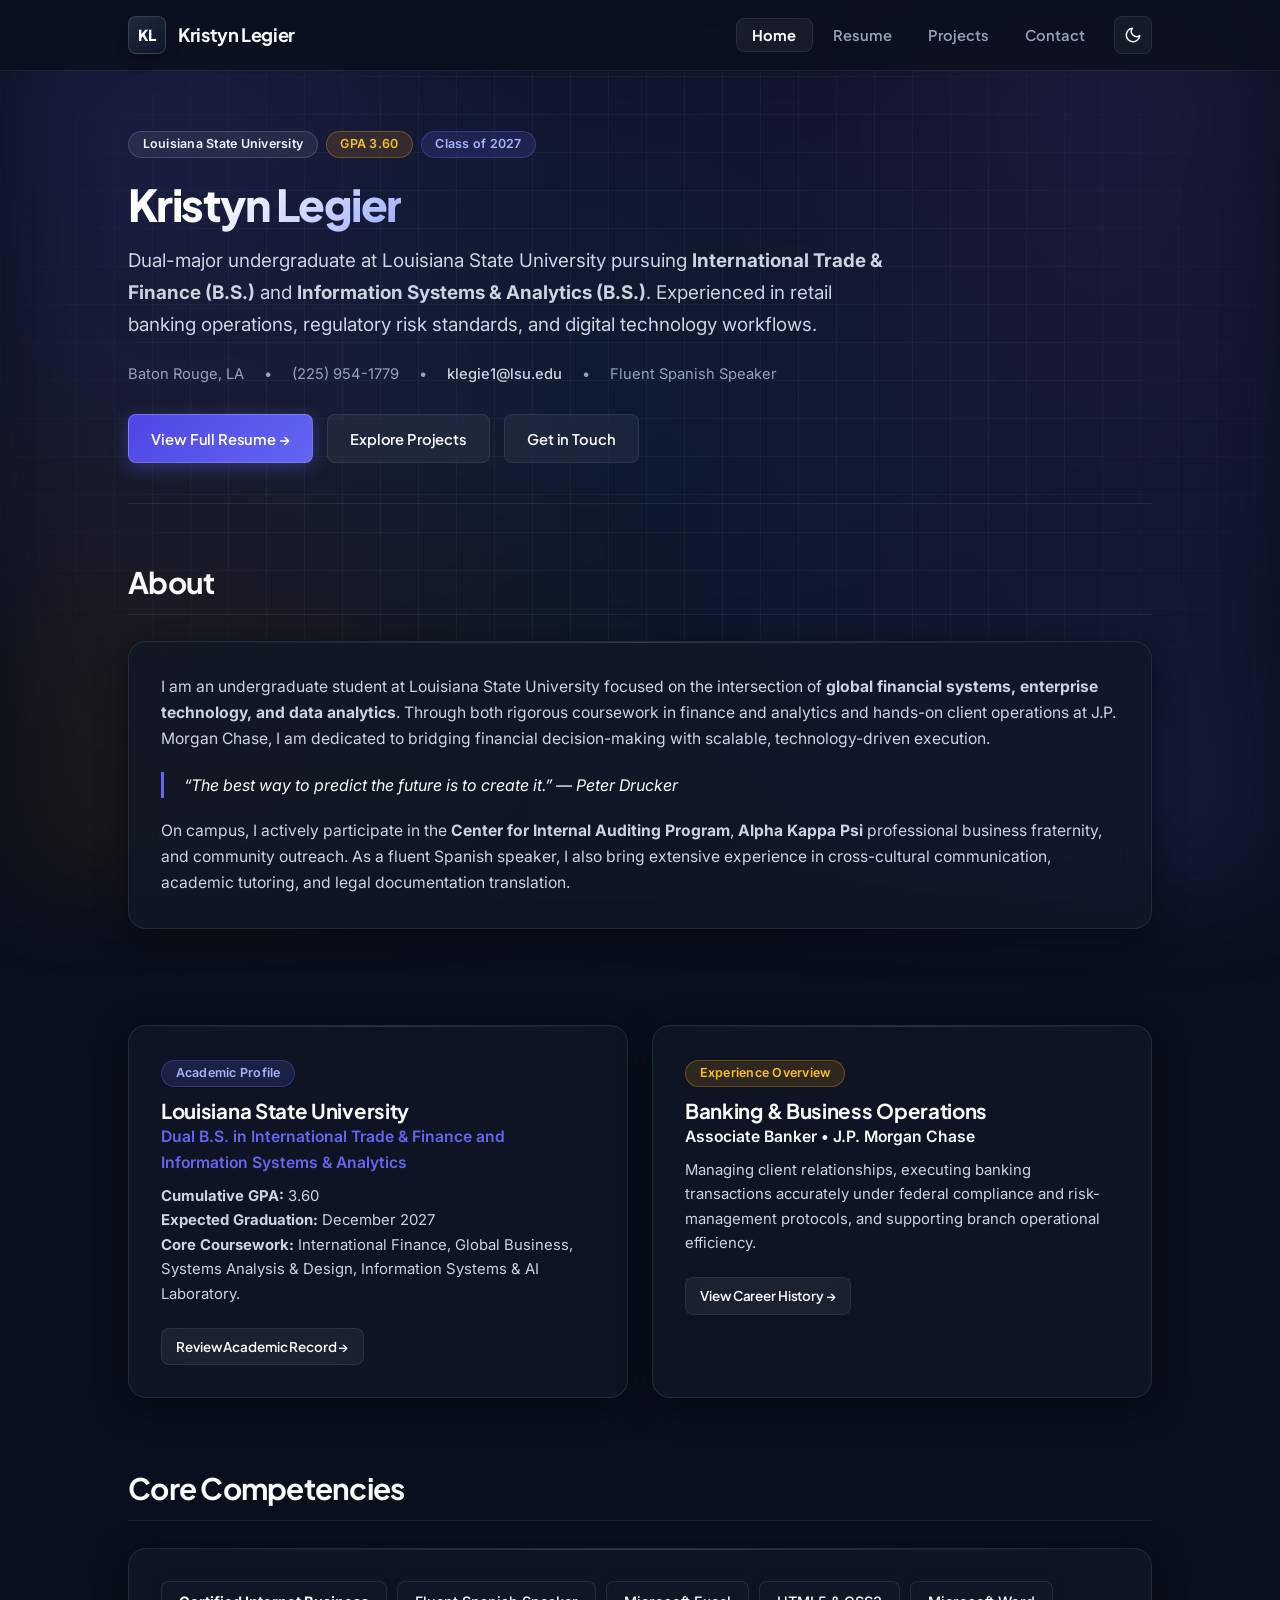
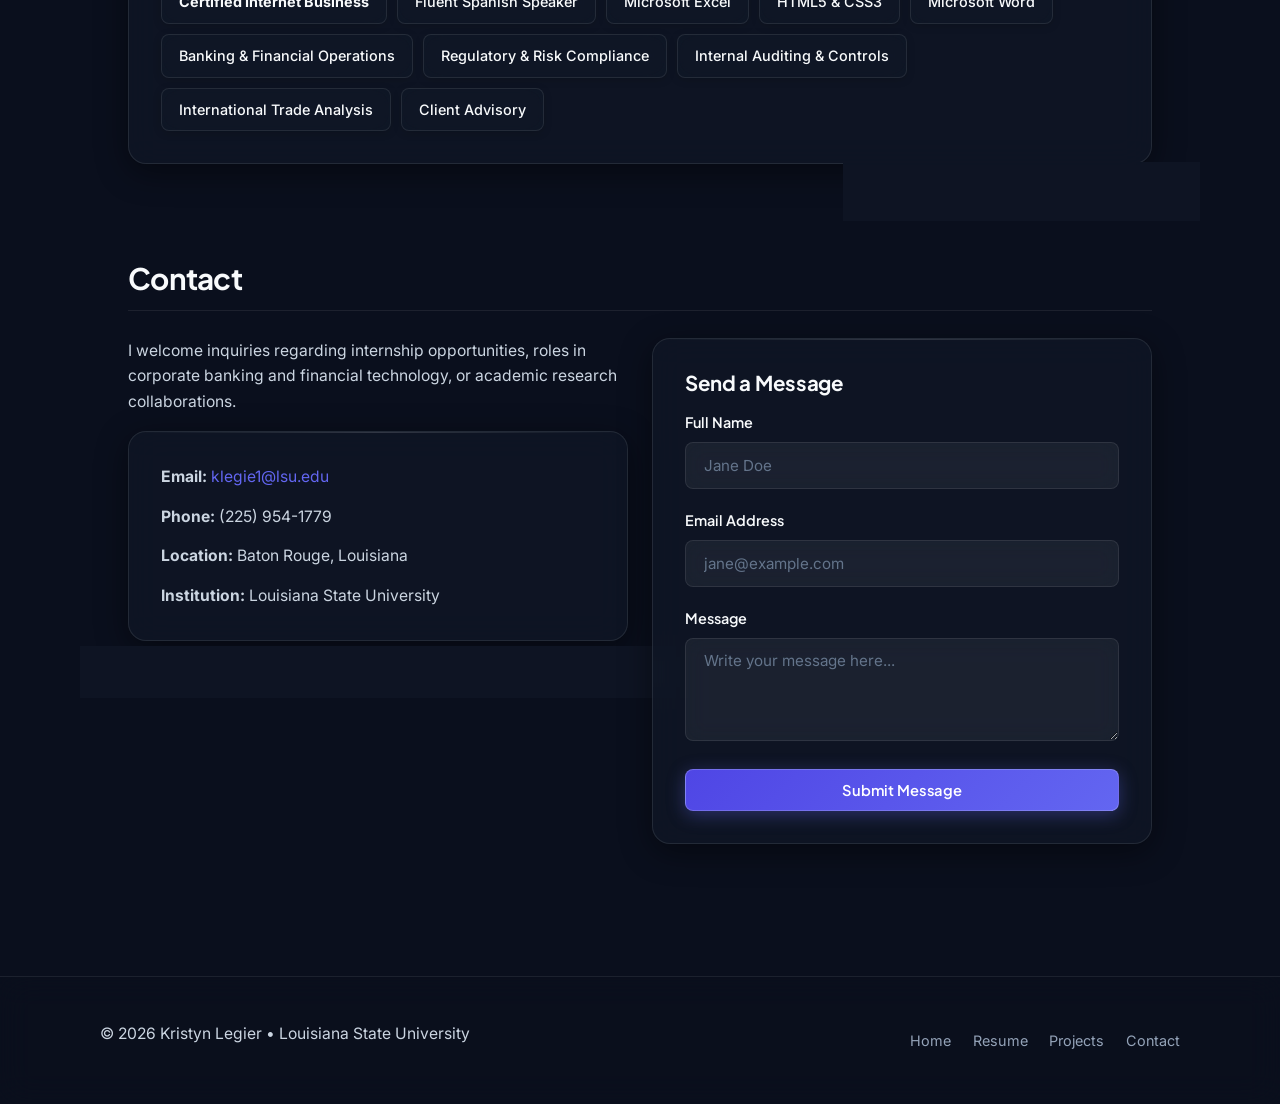
==== commit a85a75d2: "Redesign portfolio with modern atmospheric background, glassmorphism, and theme toggle" ====
--- a/index.html
+++ b/index.html
@@ -1,12 +1,16 @@
 <!DOCTYPE html>
 <html lang="en">
+
 <head>
     <meta charset="UTF-8">
     <meta name="viewport" content="width=device-width, initial-scale=1.0">
-    <meta name="description" content="Personal webpage and portfolio of Kristyn Legier - International Trade & Finance and Information Systems & Analytics student at LSU.">
-    <title>Home | Kristyn Legier</title>
+    <meta name="description"
+        content="Portfolio of Kristyn Legier - International Trade & Finance and Information Systems & Analytics at Louisiana State University.">
+    <title>Kristyn Legier | Portfolio</title>
     <link rel="stylesheet" href="styles.css">
+    <script src="theme.js"></script>
 </head>
+
 <body>
 
     <!-- Main Navigation -->
@@ -16,36 +20,52 @@
                 <span class="logo-badge">KL</span>
                 <span class="brand-text">Kristyn Legier</span>
             </a>
-            <nav>
-                <ul class="nav-links">
-                    <li><a href="index.html" class="nav-link active">Home</a></li>
-                    <li><a href="resume.html" class="nav-link">Resume</a></li>
-                    <li><a href="project.html" class="nav-link">Projects</a></li>
-                    <li><a href="#contact" class="nav-link">Contact</a></li>
-                </ul>
-            </nav>
+            <div class="nav-actions">
+                <nav>
+                    <ul class="nav-links">
+                        <li><a href="index.html" class="nav-link active">Home</a></li>
+                        <li><a href="resume.html" class="nav-link">Resume</a></li>
+                        <li><a href="project.html" class="nav-link">Projects</a></li>
+                        <li><a href="#contact" class="nav-link">Contact</a></li>
+                    </ul>
+                </nav>
+                <button id="theme-toggle" class="theme-toggle" aria-label="Toggle theme" title="Toggle dark/light mode">
+                    <svg class="sun-icon" xmlns="http://www.w3.org/2000/svg" width="18" height="18" viewBox="0 0 24 24" fill="none" stroke="currentColor" stroke-width="2" stroke-linecap="round" stroke-linejoin="round"><circle cx="12" cy="12" r="5"></circle><line x1="12" y1="1" x2="12" y2="3"></line><line x1="12" y1="21" x2="12" y2="23"></line><line x1="4.22" y1="4.22" x2="5.64" y2="5.64"></line><line x1="18.36" y1="18.36" x2="19.78" y2="19.78"></line><line x1="1" y1="12" x2="3" y2="12"></line><line x1="21" y1="12" x2="23" y2="12"></line><line x1="4.22" y1="19.78" x2="5.64" y2="18.36"></line><line x1="18.36" y1="5.64" x2="19.78" y2="4.22"></line></svg>
+                    <svg class="moon-icon" xmlns="http://www.w3.org/2000/svg" width="18" height="18" viewBox="0 0 24 24" fill="none" stroke="currentColor" stroke-width="2" stroke-linecap="round" stroke-linejoin="round"><path d="M21 12.79A9 9 0 1 1 11.21 3 7 7 0 0 0 21 12.79z"></path></svg>
+                </button>
+            </div>
         </div>
     </header>
 
     <div class="site-wrapper">
-        <!-- Hero / Header Section -->
+        <!-- Hero Section -->
         <section class="page-header">
-            <div style="max-width: 800px;">
-                <span class="badge badge-gold" style="margin-bottom: 0.75rem;">Louisiana State University &bull; Class of 2027</span>
-                <h1>Hello, I'm Kristyn Legier.</h1>
+            <div style="max-width: 820px;">
+                <div style="display: flex; gap: 0.5rem; flex-wrap: wrap; margin-bottom: 1.25rem;">
+                    <span class="badge badge-dark">Louisiana State University</span>
+                    <span class="badge badge-gold">GPA 3.60</span>
+                    <span class="badge badge-primary">Class of 2027</span>
+                </div>
+                <h1>Kristyn Legier</h1>
                 <p class="page-subtitle">
-                    Dual-major student in <strong>International Trade &amp; Finance (B.S.)</strong> and 
-                    <strong>Information Systems &amp; Analytics (B.S.)</strong> at LSU with a 3.60 GPA. Experienced in retail banking, bilingual communication, and digital technology solutions.
+                    Dual-major undergraduate at Louisiana State University pursuing
+                    <strong>International Trade &amp; Finance (B.S.)</strong> and
+                    <strong>Information Systems &amp; Analytics (B.S.)</strong>. Experienced in retail banking
+                    operations, regulatory risk standards, and digital technology workflows.
                 </p>
                 <div class="contact-quickbar">
-                    <span>📍 Baton Rouge, LA</span>
-                    <span>📞 (225) 954-1779</span>
-                    <span>✉️ <a href="mailto:klegie1@lsu.edu">klegie1@lsu.edu</a></span>
+                    <span>Baton Rouge, LA</span>
+                    <span>&bull;</span>
+                    <span>(225) 954-1779</span>
+                    <span>&bull;</span>
+                    <span><a href="mailto:klegie1@lsu.edu">klegie1@lsu.edu</a></span>
+                    <span>&bull;</span>
+                    <span>Fluent Spanish Speaker</span>
                 </div>
                 <div class="header-actions">
-                    <a href="resume.html" class="btn btn-primary">📄 View My Resume</a>
-                    <a href="project.html" class="btn btn-outline">🚀 View My Projects</a>
-                    <a href="#contact" class="btn btn-outline">✉️ Contact Me</a>
+                    <a href="resume.html" class="btn btn-primary">View Full Resume &rarr;</a>
+                    <a href="project.html" class="btn btn-outline">Explore Projects</a>
+                    <a href="#contact" class="btn btn-outline">Get in Touch</a>
                 </div>
             </div>
         </section>
@@ -55,24 +75,30 @@
             <!-- About Me Section -->
             <section class="section" id="about">
                 <div class="section-title">
-                    <h2>About Me</h2>
+                    <h2>About</h2>
                 </div>
                 <div class="card">
                     <p>
-                        I am an undergraduate student at Louisiana State University driven by the intersection of 
-                        <strong>global finance, modern information systems, and data analytics</strong>. Through both academic rigors and professional experience at organizations like J.P. Morgan Chase, I strive to bridge the gap between financial decision-making and technology-driven operations.
+                        I am an undergraduate student at Louisiana State University focused on the intersection of
+                        <strong>global financial systems, enterprise technology, and data analytics</strong>. Through
+                        both rigorous coursework in finance and analytics and hands-on client operations at J.P. Morgan
+                        Chase, I am dedicated to bridging financial decision-making with scalable, technology-driven
+                        execution.
                     </p>
-                    <blockquote style="border-left: 3px solid var(--primary); padding-left: 1rem; margin: 1.25rem 0; font-style: italic; color: var(--text-main);">
-                        "The best way to predict the future is to create it." &mdash; Peter Drucker
+                    <blockquote
+                        style="border-left: 3px solid var(--quote-border); padding-left: 1.25rem; margin: 1.25rem 0; font-style: italic; color: var(--text-primary);">
+                        &ldquo;The best way to predict the future is to create it.&rdquo; &mdash; Peter Drucker
                     </blockquote>
                     <p>
-                        Beyond academics, I am active in the <strong>Center for Internal Auditing Program</strong>, 
-                        <strong>Alpha Kappa Psi</strong> professional business fraternity, and community volunteering. I am also a fluent Spanish speaker with experience in legal case file translation and academic language tutoring.
+                        On campus, I actively participate in the <strong>Center for Internal Auditing Program</strong>,
+                        <strong>Alpha Kappa Psi</strong> professional business fraternity, and community outreach. As a
+                        fluent Spanish speaker, I also bring extensive experience in cross-cultural communication,
+                        academic tutoring, and legal documentation translation.
                     </p>
                 </div>
             </section>
 
-            <!-- Quick Snapshot: Education & Core Focus -->
+            <!-- Academic & Career Highlights -->
             <section class="section">
                 <div class="grid-2">
                     <!-- Academic Card -->
@@ -82,46 +108,50 @@
                         <p style="font-weight: 600; color: var(--primary); margin-bottom: 0.5rem;">
                             Dual B.S. in International Trade &amp; Finance and Information Systems &amp; Analytics
                         </p>
-                        <p style="font-size: 0.92rem;">
+                        <p style="font-size: 0.93rem;">
                             <strong>Cumulative GPA:</strong> 3.60<br>
-                            <strong>Target Graduation:</strong> December 2027<br>
-                            <strong>Key Areas:</strong> International Finance, Global Business, Systems Analysis, Data Modeling, Information Systems &amp; AI Lab.
-                        </p>
-                        <a href="resume.html#education" class="btn btn-sm btn-outline" style="margin-top: 0.5rem;">See Course Details &rarr;</a>
+                            <strong>Expected Graduation:</strong> December 2027<br>
+                            <strong>Core Coursework:</strong> International Finance, Global Business, Systems Analysis
+                            &amp; Design, Information Systems &amp; AI Laboratory.
+                        </p>
+                        <a href="resume.html#education" class="btn btn-sm btn-outline"
+                            style="margin-top: 0.5rem;">Review Academic Record &rarr;</a>
                     </div>
 
                     <!-- Experience Snapshot -->
                     <div class="card" style="margin-bottom: 0;">
-                        <span class="badge badge-gold" style="margin-bottom: 0.75rem;">Experience Snapshot</span>
+                        <span class="badge badge-gold" style="margin-bottom: 0.75rem;">Experience Overview</span>
                         <h3>Banking &amp; Business Operations</h3>
-                        <p style="font-weight: 600; color: var(--text-main); margin-bottom: 0.5rem;">
-                            Associate Banker at J.P. Morgan Chase
-                        </p>
-                        <p style="font-size: 0.92rem;">
-                            Building high-trust client relationships, conducting financial transactions, managing risk, and maintaining compliance standards. Previous experience in retail operations at Dick's House of Sport and legal intern casework.
-                        </p>
-                        <a href="resume.html#experience" class="btn btn-sm btn-outline" style="margin-top: 0.5rem;">View Career History &rarr;</a>
-                    </div>
-                </div>
-            </section>
-
-            <!-- Featured Competencies -->
+                        <p style="font-weight: 600; color: var(--text-primary); margin-bottom: 0.5rem;">
+                            Associate Banker &bull; J.P. Morgan Chase
+                        </p>
+                        <p style="font-size: 0.93rem;">
+                            Managing client relationships, executing banking transactions accurately under federal
+                            compliance and risk-management protocols, and supporting branch operational efficiency.
+                        </p>
+                        <a href="resume.html#experience" class="btn btn-sm btn-outline" style="margin-top: 0.5rem;">View
+                            Career History &rarr;</a>
+                    </div>
+                </div>
+            </section>
+
+            <!-- Skills & Competencies -->
             <section class="section" id="skills">
                 <div class="section-title">
                     <h2>Core Competencies</h2>
                 </div>
                 <div class="card">
                     <div class="skills-container">
-                        <span class="skill-pill"><strong>📜 Certified Internet Business</strong></span>
-                        <span class="skill-pill">🗣️ Fluent Spanish Speaker</span>
-                        <span class="skill-pill">📊 Microsoft Excel</span>
-                        <span class="skill-pill">🌐 HTML5 &amp; CSS3</span>
-                        <span class="skill-pill">📝 Microsoft Word</span>
-                        <span class="skill-pill">🏛️ Banking &amp; Financial Operations</span>
-                        <span class="skill-pill">🛡️ Regulatory &amp; Risk Compliance</span>
-                        <span class="skill-pill">🔍 Internal Auditing &amp; Controls</span>
-                        <span class="skill-pill">📈 International Trade Analysis</span>
-                        <span class="skill-pill">🤝 Client Advisory</span>
+                        <span class="skill-pill"><strong>Certified Internet Business</strong></span>
+                        <span class="skill-pill">Fluent Spanish Speaker</span>
+                        <span class="skill-pill">Microsoft Excel</span>
+                        <span class="skill-pill">HTML5 &amp; CSS3</span>
+                        <span class="skill-pill">Microsoft Word</span>
+                        <span class="skill-pill">Banking &amp; Financial Operations</span>
+                        <span class="skill-pill">Regulatory &amp; Risk Compliance</span>
+                        <span class="skill-pill">Internal Auditing &amp; Controls</span>
+                        <span class="skill-pill">International Trade Analysis</span>
+                        <span class="skill-pill">Client Advisory</span>
                     </div>
                 </div>
             </section>
@@ -129,38 +159,41 @@
             <!-- Contact Section -->
             <section class="section" id="contact">
                 <div class="section-title">
-                    <h2>Get In Touch</h2>
+                    <h2>Contact</h2>
                 </div>
                 <div class="grid-2">
                     <div>
                         <p>
-                            I welcome opportunities to connect regarding internships, professional roles in financial services, 
-                            systems analysis, or academic collaborations.
+                            I welcome inquiries regarding internship opportunities, roles in corporate banking and
+                            financial technology, or academic research collaborations.
                         </p>
                         <div class="card" style="margin-top: 1rem;">
                             <p><strong>Email:</strong> <a href="mailto:klegie1@lsu.edu">klegie1@lsu.edu</a></p>
                             <p><strong>Phone:</strong> (225) 954-1779</p>
                             <p><strong>Location:</strong> Baton Rouge, Louisiana</p>
-                            <p><strong>University:</strong> Louisiana State University</p>
+                            <p><strong>Institution:</strong> Louisiana State University</p>
                         </div>
                     </div>
 
                     <div class="card">
-                        <h3 style="margin-bottom: 1rem;">Send a Direct Message</h3>
+                        <h3 style="margin-bottom: 1rem;">Send a Message</h3>
                         <form action="mailto:klegie1@lsu.edu" method="post" enctype="text/plain">
                             <div class="form-group">
                                 <label for="name" class="form-label">Full Name</label>
-                                <input type="text" id="name" name="name" class="form-input" required placeholder="Your Name">
+                                <input type="text" id="name" name="name" class="form-input" required
+                                    placeholder="Jane Doe">
                             </div>
                             <div class="form-group">
                                 <label for="email" class="form-label">Email Address</label>
-                                <input type="email" id="email" name="email" class="form-input" required placeholder="name@example.com">
+                                <input type="email" id="email" name="email" class="form-input" required
+                                    placeholder="jane@example.com">
                             </div>
                             <div class="form-group">
                                 <label for="message" class="form-label">Message</label>
-                                <textarea id="message" name="message" class="form-textarea" rows="4" required placeholder="Hello Kristyn, I would like to connect regarding..."></textarea>
+                                <textarea id="message" name="message" class="form-textarea" rows="4" required
+                                    placeholder="Write your message here..."></textarea>
                             </div>
-                            <button type="submit" class="btn btn-primary" style="width: 100%;">Send Message</button>
+                            <button type="submit" class="btn btn-primary" style="width: 100%;">Submit Message</button>
                         </form>
                     </div>
                 </div>
@@ -176,10 +209,11 @@
                 <li><a href="index.html">Home</a></li>
                 <li><a href="resume.html">Resume</a></li>
                 <li><a href="project.html">Projects</a></li>
-                <li><a href="#contact">Contact</a></li>
+                <li><a href="mailto:klegie1@lsu.edu">Contact</a></li>
             </ul>
         </div>
     </footer>
 
 </body>
-</html>
+
+</html>
--- a/styles.css
+++ b/styles.css
@@ -1,53 +1,134 @@
 /* ==========================================================================
-   Shared Design System & Stylesheet
-   Website: Kristyn Legier Portfolio
+   Obsidian Glass & Architectural Design System
+   Portfolio: Kristyn Legier (LSU Dual Major)
    ========================================================================== */
 
 @import url('https://fonts.googleapis.com/css2?family=Plus+Jakarta+Sans:wght@300;400;500;600;700;800&family=Inter:wght@300;400;500;600;700&display=swap');
 
 :root {
-    /* Color Palette - Refined Slate & Executive Indigo */
+    /* ----------------------------------------------------------------------
+       Obsidian Glass Theme (Default Dark Theme)
+       ---------------------------------------------------------------------- */
+    --bg-base: #0a0f1d;
+    --bg-surface: rgba(17, 24, 39, 0.68);
+    --bg-surface-elevated: rgba(30, 41, 59, 0.75);
+    --bg-subtle: rgba(255, 255, 255, 0.05);
+    --bg-muted: rgba(255, 255, 255, 0.08);
+
+    --border-hairline: 1px solid rgba(255, 255, 255, 0.08);
+    --border-card: 1px solid rgba(255, 255, 255, 0.09);
+    --border-hover: rgba(99, 102, 241, 0.45);
+    --border-active: #6366f1;
+
+    --text-primary: #f8fafc;
+    --text-secondary: #cbd5e1;
+    --text-muted: #94a3b8;
+    --text-subtle: #64748b;
+
+    /* Primary Electric Indigo */
+    --primary: #6366f1;
+    --primary-hover: #4f46e5;
+    --primary-light: rgba(99, 102, 241, 0.16);
+    --primary-border: rgba(99, 102, 241, 0.35);
+    --primary-glow: rgba(99, 102, 241, 0.35);
+
+    /* Accents */
+    --accent: #f8fafc;
+    --accent-indigo: #6366f1;
+    --accent-violet: #8b5cf6;
+    --accent-emerald: #34d399;
+    --accent-emerald-bg: rgba(16, 185, 129, 0.14);
+    --accent-emerald-border: rgba(16, 185, 129, 0.32);
+    
+    --accent-gold: #fbbf24;
+    --accent-gold-bg: rgba(245, 158, 11, 0.14);
+    --accent-gold-border: rgba(245, 158, 11, 0.32);
+
+    --badge-dark-bg: rgba(255, 255, 255, 0.07);
+    --badge-dark-text: #f1f5f9;
+    --badge-dark-border: rgba(255, 255, 255, 0.15);
+
+    --header-bg: rgba(10, 15, 29, 0.80);
+    --header-border: 1px solid rgba(255, 255, 255, 0.08);
+
+    --card-shadow: 0 8px 32px 0 rgba(0, 0, 0, 0.45);
+    --card-shadow-hover: 0 16px 42px -6px rgba(0, 0, 0, 0.6), 0 0 28px rgba(99, 102, 241, 0.18);
+    
+    --grid-line-color: rgba(255, 255, 255, 0.035);
+    --quote-border: #6366f1;
+    --hero-gradient: linear-gradient(135deg, #ffffff 30%, #a5b4fc 95%);
+
+    /* Typography */
+    --font-heading: 'Plus Jakarta Sans', -apple-system, BlinkMacSystemFont, 'Segoe UI', Roboto, sans-serif;
+    --font-body: 'Inter', -apple-system, BlinkMacSystemFont, 'Segoe UI', Roboto, sans-serif;
+
+    /* Radii */
+    --radius-sm: 8px;
+    --radius-md: 12px;
+    --radius-lg: 18px;
+    --radius-xl: 24px;
+    --radius-full: 9999px;
+
+    /* Transitions */
+    --transition-fast: 160ms cubic-bezier(0.16, 1, 0.3, 1);
+    --transition-normal: 260ms cubic-bezier(0.16, 1, 0.3, 1);
+}
+
+/* ----------------------------------------------------------------------
+   Architectural Light Theme
+   ---------------------------------------------------------------------- */
+[data-theme="light"] {
+    --bg-base: #f8fafc;
+    --bg-surface: rgba(255, 255, 255, 0.88);
+    --bg-surface-elevated: #ffffff;
+    --bg-subtle: #f1f5f9;
+    --bg-muted: #e2e8f0;
+
+    --border-hairline: 1px solid #e2e8f0;
+    --border-card: 1px solid rgba(226, 232, 240, 0.9);
+    --border-hover: #cbd5e1;
+    --border-active: #4f46e5;
+
+    --text-primary: #0f172a;
+    --text-secondary: #334155;
+    --text-muted: #64748b;
+    --text-subtle: #94a3b8;
+
     --primary: #4338ca;
     --primary-hover: #3730a3;
     --primary-light: #eef2ff;
-    --primary-glow: rgba(67, 56, 202, 0.15);
+    --primary-border: #c7d2fe;
+    --primary-glow: rgba(67, 56, 202, 0.2);
+
+    --accent: #0f172a;
+    --accent-indigo: #4f46e5;
+    --accent-violet: #7c3aed;
+    --accent-emerald: #059669;
+    --accent-emerald-bg: #ecfdf5;
+    --accent-emerald-border: #a7f3d0;
     
-    --accent: #0284c7;
-    --accent-gold: #d97706;
-    --accent-gold-bg: #fef3c7;
+    --accent-gold: #b45309;
+    --accent-gold-bg: #fffbeb;
+    --accent-gold-border: #fde68a;
+
+    --badge-dark-bg: #0f172a;
+    --badge-dark-text: #ffffff;
+    --badge-dark-border: #0f172a;
+
+    --header-bg: rgba(255, 255, 255, 0.85);
+    --header-border: 1px solid rgba(226, 232, 240, 0.85);
+
+    --card-shadow: 0 4px 6px -1px rgba(15, 23, 42, 0.04), 0 10px 24px -4px rgba(15, 23, 42, 0.05);
+    --card-shadow-hover: 0 14px 30px -6px rgba(15, 23, 42, 0.09), 0 0 18px rgba(79, 70, 229, 0.12);
     
-    --bg-base: #f8fafc;
-    --bg-surface: #ffffff;
-    --bg-subtle: #f1f5f9;
-    --bg-card-hover: #fafafa;
-    
-    --text-main: #0f172a;
-    --text-muted: #475569;
-    --text-light: #94a3b8;
-    
-    --border-color: #e2e8f0;
-    --border-focus: #6366f1;
-    
-    /* Elevation & Shadows */
-    --shadow-sm: 0 1px 2px 0 rgba(0, 0, 0, 0.05);
-    --shadow-md: 0 4px 6px -1px rgba(0, 0, 0, 0.07), 0 2px 4px -2px rgba(0, 0, 0, 0.05);
-    --shadow-lg: 0 10px 15px -3px rgba(0, 0, 0, 0.08), 0 4px 6px -4px rgba(0, 0, 0, 0.04);
-    --shadow-xl: 0 20px 25px -5px rgba(0, 0, 0, 0.1), 0 8px 10px -6px rgba(0, 0, 0, 0.04);
-    
-    /* Radius & Spacing */
-    --radius-sm: 6px;
-    --radius-md: 10px;
-    --radius-lg: 16px;
-    --radius-full: 9999px;
-    
-    --font-heading: 'Plus Jakarta Sans', -apple-system, BlinkMacSystemFont, 'Segoe UI', Roboto, sans-serif;
-    --font-body: 'Inter', -apple-system, BlinkMacSystemFont, 'Segoe UI', Roboto, sans-serif;
-    
-    --transition-fast: 150ms cubic-bezier(0.4, 0, 0.2, 1);
-    --transition-normal: 250ms cubic-bezier(0.4, 0, 0.2, 1);
-}
-
-/* Reset & Base Rules */
+    --grid-line-color: rgba(15, 23, 42, 0.035);
+    --quote-border: #4338ca;
+    --hero-gradient: linear-gradient(135deg, #0f172a 35%, #4338ca 100%);
+}
+
+/* ==========================================================================
+   Base Reset & Document Standards
+   ========================================================================== */
 *, *::before, *::after {
     box-sizing: border-box;
     margin: 0;
@@ -57,36 +138,118 @@
 html {
     scroll-behavior: smooth;
     font-size: 16px;
+    -webkit-text-size-adjust: 100%;
 }
 
 body {
     font-family: var(--font-body);
     background-color: var(--bg-base);
-    color: var(--text-main);
+    color: var(--text-secondary);
     line-height: 1.65;
     min-height: 100vh;
     display: flex;
     flex-direction: column;
     -webkit-font-smoothing: antialiased;
     -moz-osx-font-smoothing: grayscale;
-}
-
-/* Typography */
+    position: relative;
+    overflow-x: hidden;
+    transition: background-color var(--transition-normal), color var(--transition-normal);
+}
+
+/* --------------------------------------------------------------------------
+   Atmospheric Background System:
+   Layer 1: Ambient Glowing Mesh Gradient Orbs (Fixed & Non-blocking)
+   Layer 2: Architectural Matrix Grid (Fixed & Subtle)
+   -------------------------------------------------------------------------- */
+body::before {
+    content: "";
+    position: fixed;
+    top: 0;
+    left: 0;
+    width: 100vw;
+    height: 100vh;
+    pointer-events: none;
+    z-index: -2;
+    background: 
+        radial-gradient(circle at 14% 16%, rgba(99, 102, 241, 0.18) 0%, transparent 45%),
+        radial-gradient(circle at 86% 12%, rgba(139, 92, 246, 0.15) 0%, transparent 40%),
+        radial-gradient(circle at 50% 48%, rgba(14, 165, 233, 0.08) 0%, transparent 52%),
+        radial-gradient(circle at 12% 82%, rgba(245, 158, 11, 0.07) 0%, transparent 42%),
+        radial-gradient(circle at 88% 86%, rgba(99, 102, 241, 0.12) 0%, transparent 45%);
+    filter: blur(45px);
+    transition: all var(--transition-normal);
+}
+
+[data-theme="light"] body::before {
+    background: 
+        radial-gradient(circle at 14% 16%, rgba(99, 102, 241, 0.08) 0%, transparent 45%),
+        radial-gradient(circle at 86% 12%, rgba(139, 92, 246, 0.06) 0%, transparent 40%),
+        radial-gradient(circle at 50% 48%, rgba(14, 165, 233, 0.05) 0%, transparent 52%),
+        radial-gradient(circle at 12% 82%, rgba(245, 158, 11, 0.05) 0%, transparent 42%),
+        radial-gradient(circle at 88% 86%, rgba(99, 102, 241, 0.07) 0%, transparent 45%);
+    filter: blur(35px);
+}
+
+body::after {
+    content: "";
+    position: fixed;
+    top: 0;
+    left: 0;
+    width: 100vw;
+    height: 100vh;
+    pointer-events: none;
+    z-index: -1;
+    background-image: 
+        linear-gradient(to right, var(--grid-line-color) 1px, transparent 1px),
+        linear-gradient(to bottom, var(--grid-line-color) 1px, transparent 1px);
+    background-size: 38px 38px;
+    mask-image: radial-gradient(ellipse at 50% 45%, black 45%, transparent 85%);
+    -webkit-mask-image: radial-gradient(ellipse at 50% 45%, black 45%, transparent 85%);
+}
+
+/* ==========================================================================
+   Typography Standards
+   ========================================================================== */
 h1, h2, h3, h4, h5, h6 {
     font-family: var(--font-heading);
-    color: var(--text-main);
+    color: var(--text-primary);
     font-weight: 700;
-    line-height: 1.25;
-}
-
-h1 { font-size: 2.35rem; letter-spacing: -0.025em; }
-h2 { font-size: 1.75rem; letter-spacing: -0.02em; }
-h3 { font-size: 1.25rem; }
-h4 { font-size: 1.05rem; }
+    line-height: 1.22;
+}
+
+h1 {
+    font-size: 2.75rem;
+    font-weight: 800;
+    letter-spacing: -0.035em;
+}
+
+.gradient-text, .page-header h1 {
+    background: var(--hero-gradient);
+    -webkit-background-clip: text;
+    background-clip: text;
+    -webkit-text-fill-color: transparent;
+    display: inline-block;
+}
+
+h2 {
+    font-size: 1.85rem;
+    letter-spacing: -0.025em;
+}
+
+h3 {
+    font-size: 1.28rem;
+    letter-spacing: -0.015em;
+}
+
+h4 {
+    font-size: 1.05rem;
+    letter-spacing: -0.01em;
+}
 
 p {
     margin-bottom: 0.85rem;
-    color: var(--text-muted);
+    color: var(--text-secondary);
+    font-size: 0.98rem;
 }
 
 p:last-child {
@@ -103,21 +266,27 @@
     color: var(--primary-hover);
 }
 
-/* Layout Containers */
+/* ==========================================================================
+   Layout Containers
+   ========================================================================== */
 .site-wrapper {
-    max-width: 1060px;
+    max-width: 1080px;
     width: 100%;
     margin: 0 auto;
-    padding: 0 1.5rem;
+    padding: 0 1.75rem;
     flex: 1 0 auto;
-}
-
-/* Header & Navigation */
+    position: relative;
+    z-index: 1;
+}
+
+/* ==========================================================================
+   Navigation Bar (Frosted Glass)
+   ========================================================================== */
 .site-header {
-    background-color: rgba(255, 255, 255, 0.92);
-    backdrop-filter: blur(12px);
-    -webkit-backdrop-filter: blur(12px);
-    border-bottom: 1px solid var(--border-color);
+    background-color: var(--header-bg);
+    backdrop-filter: blur(20px);
+    -webkit-backdrop-filter: blur(20px);
+    border-bottom: var(--header-border);
     position: sticky;
     top: 0;
     z-index: 100;
@@ -125,9 +294,9 @@
 }
 
 .nav-container {
-    max-width: 1060px;
+    max-width: 1080px;
     margin: 0 auto;
-    padding: 1rem 1.5rem;
+    padding: 1rem 1.75rem;
     display: flex;
     justify-content: space-between;
     align-items: center;
@@ -136,63 +305,121 @@
 .brand-logo {
     display: flex;
     align-items: center;
-    gap: 0.65rem;
+    gap: 0.75rem;
     text-decoration: none;
 }
 
 .logo-badge {
     width: 38px;
     height: 38px;
-    background: linear-gradient(135deg, var(--primary), #6366f1);
+    background: linear-gradient(135deg, #1e293b, #0f172a);
     color: #ffffff;
     font-family: var(--font-heading);
     font-weight: 800;
-    font-size: 1.15rem;
+    font-size: 0.95rem;
+    letter-spacing: -0.02em;
     display: flex;
     align-items: center;
     justify-content: center;
-    border-radius: var(--radius-md);
-    box-shadow: 0 4px 10px rgba(67, 56, 202, 0.3);
+    border-radius: var(--radius-sm);
+    border: 1px solid rgba(255, 255, 255, 0.15);
+    box-shadow: 0 4px 14px rgba(0, 0, 0, 0.35);
+    transition: transform var(--transition-fast), border-color var(--transition-fast);
+}
+
+[data-theme="light"] .logo-badge {
+    background: linear-gradient(135deg, #0f172a, #1e293b);
+    box-shadow: 0 2px 6px rgba(15, 23, 42, 0.18);
+}
+
+.brand-logo:hover .logo-badge {
+    transform: scale(1.05);
+    border-color: var(--primary);
 }
 
 .brand-text {
     font-family: var(--font-heading);
     font-weight: 700;
     font-size: 1.15rem;
-    color: var(--text-main);
-    letter-spacing: -0.01em;
+    color: var(--text-primary);
+    letter-spacing: -0.02em;
+}
+
+.nav-actions {
+    display: flex;
+    align-items: center;
+    gap: 0.85rem;
 }
 
 .nav-links {
     display: flex;
     align-items: center;
     list-style: none;
-    gap: 0.75rem;
+    gap: 0.35rem;
 }
 
 .nav-link {
     font-family: var(--font-heading);
     font-weight: 600;
     font-size: 0.92rem;
-    padding: 0.5rem 0.95rem;
-    border-radius: var(--radius-full);
+    padding: 0.45rem 0.95rem;
+    border-radius: var(--radius-sm);
     color: var(--text-muted);
     transition: all var(--transition-fast);
-    position: relative;
 }
 
 .nav-link:hover {
-    color: var(--primary);
-    background-color: var(--primary-light);
+    color: var(--text-primary);
+    background-color: var(--bg-subtle);
 }
 
 .nav-link.active {
-    color: var(--primary);
-    background-color: var(--primary-light);
+    color: var(--text-primary);
+    background-color: var(--bg-subtle);
+    border: var(--border-hairline);
     font-weight: 700;
 }
 
-/* Buttons & Interactive Elements */
+/* Theme Toggle Button */
+.theme-toggle {
+    display: inline-flex;
+    align-items: center;
+    justify-content: center;
+    width: 38px;
+    height: 38px;
+    background-color: var(--bg-subtle);
+    border: var(--border-hairline);
+    border-radius: var(--radius-sm);
+    color: var(--text-primary);
+    cursor: pointer;
+    transition: all var(--transition-fast);
+    backdrop-filter: blur(8px);
+}
+
+.theme-toggle:hover {
+    background-color: var(--bg-muted);
+    border-color: var(--primary);
+    transform: translateY(-1px);
+}
+
+/* Icon visibility depending on data-theme */
+.sun-icon {
+    display: none;
+}
+.moon-icon {
+    display: block;
+}
+
+[data-theme="light"] .sun-icon {
+    display: block;
+}
+[data-theme="light"] .moon-icon {
+    display: none;
+}
+
+/* ==========================================================================
+   Buttons
+   ========================================================================== */
 .btn {
     display: inline-flex;
     align-items: center;
@@ -201,120 +428,180 @@
     font-family: var(--font-heading);
     font-weight: 600;
     font-size: 0.92rem;
-    padding: 0.65rem 1.35rem;
-    border-radius: var(--radius-md);
+    padding: 0.7rem 1.4rem;
+    border-radius: var(--radius-sm);
     border: 1px solid transparent;
     cursor: pointer;
     transition: all var(--transition-fast);
     text-decoration: none;
+    letter-spacing: -0.01em;
 }
 
 .btn-primary {
-    background-color: var(--primary);
-    color: #ffffff;
-    box-shadow: 0 2px 8px rgba(67, 56, 202, 0.25);
+    background: linear-gradient(135deg, #4f46e5 0%, #6366f1 100%);
+    color: #ffffff !important;
+    box-shadow: 0 4px 18px rgba(99, 102, 241, 0.35);
+    border: 1px solid rgba(255, 255, 255, 0.2);
 }
 
 .btn-primary:hover {
-    background-color: var(--primary-hover);
-    color: #ffffff;
-    transform: translateY(-1px);
-    box-shadow: 0 4px 12px rgba(67, 56, 202, 0.35);
+    background: linear-gradient(135deg, #4338ca 0%, #4f46e5 100%);
+    transform: translateY(-2px);
+    box-shadow: 0 8px 25px rgba(99, 102, 241, 0.45);
+}
+
+.btn-indigo {
+    background: linear-gradient(135deg, #4f46e5 0%, #6366f1 100%);
+    color: #ffffff !important;
+    box-shadow: 0 4px 18px rgba(99, 102, 241, 0.35);
+}
+
+.btn-indigo:hover {
+    transform: translateY(-2px);
+    box-shadow: 0 8px 24px rgba(99, 102, 241, 0.45);
 }
 
 .btn-outline {
-    background-color: var(--bg-surface);
-    border-color: var(--border-color);
-    color: var(--text-main);
+    background-color: var(--bg-subtle);
+    border: var(--border-hairline);
+    color: var(--text-primary);
+    backdrop-filter: blur(12px);
+    -webkit-backdrop-filter: blur(12px);
 }
 
 .btn-outline:hover {
-    border-color: var(--primary);
-    color: var(--primary);
-    background-color: var(--primary-light);
+    border-color: var(--border-hover);
+    background-color: var(--bg-muted);
+    color: var(--text-primary);
+    transform: translateY(-2px);
+    box-shadow: 0 6px 18px rgba(0, 0, 0, 0.2);
 }
 
 .btn-sm {
-    padding: 0.4rem 0.85rem;
-    font-size: 0.82rem;
-    border-radius: var(--radius-sm);
-}
-
-/* Badges & Tags */
+    padding: 0.42rem 0.9rem;
+    font-size: 0.84rem;
+}
+
+/* ==========================================================================
+   Badges
+   ========================================================================== */
 .badge {
     display: inline-flex;
     align-items: center;
-    padding: 0.25rem 0.7rem;
+    padding: 0.32rem 0.85rem;
     font-size: 0.78rem;
     font-weight: 600;
+    letter-spacing: 0.02em;
     border-radius: var(--radius-full);
-    line-height: 1;
+    line-height: 1.2;
+    backdrop-filter: blur(8px);
+    -webkit-backdrop-filter: blur(8px);
 }
 
 .badge-primary {
     background-color: var(--primary-light);
+    color: #a5b4fc;
+    border: 1px solid var(--primary-border);
+}
+
+[data-theme="light"] .badge-primary {
     color: var(--primary);
+}
+
+.badge-dark {
+    background-color: var(--badge-dark-bg);
+    color: var(--badge-dark-text);
+    border: 1px solid var(--badge-dark-border);
 }
 
 .badge-gold {
     background-color: var(--accent-gold-bg);
     color: var(--accent-gold);
+    border: 1px solid var(--accent-gold-border);
+}
+
+.badge-emerald {
+    background-color: var(--accent-emerald-bg);
+    color: var(--accent-emerald);
+    border: 1px solid var(--accent-emerald-border);
 }
 
 .badge-gray {
     background-color: var(--bg-subtle);
-    color: var(--text-muted);
-    border: 1px solid var(--border-color);
-}
-
-/* Card Components */
+    color: var(--text-secondary);
+    border: var(--border-hairline);
+}
+
+/* ==========================================================================
+   Glassmorphism Cards & Panels
+   ========================================================================== */
 .card {
     background-color: var(--bg-surface);
-    border: 1px solid var(--border-color);
+    border: var(--border-card);
     border-radius: var(--radius-lg);
-    padding: 1.75rem;
-    box-shadow: var(--shadow-sm);
-    transition: transform var(--transition-fast), box-shadow var(--transition-fast), border-color var(--transition-fast);
+    padding: 2rem;
+    box-shadow: var(--card-shadow);
+    backdrop-filter: blur(16px);
+    -webkit-backdrop-filter: blur(16px);
+    transition: transform var(--transition-normal), box-shadow var(--transition-normal), border-color var(--transition-normal);
     margin-bottom: 1.5rem;
+    position: relative;
+    overflow: hidden;
 }
 
 .card:hover {
-    transform: translateY(-2px);
-    box-shadow: var(--shadow-md);
-    border-color: #cbd5e1;
-}
-
-/* Page Intro / Hero Header */
+    transform: translateY(-3px);
+    box-shadow: var(--card-shadow-hover);
+    border-color: var(--border-hover);
+}
+
+/* Subtle top edge specular highlight on cards in dark mode */
+.card::before {
+    content: "";
+    position: absolute;
+    top: 0;
+    left: 0;
+    right: 0;
+    height: 1px;
+    background: linear-gradient(90deg, transparent, rgba(255, 255, 255, 0.15), transparent);
+    pointer-events: none;
+}
+
+/* ==========================================================================
+   Page Intro / Hero Header
+   ========================================================================== */
 .page-header {
-    padding: 3rem 0 2rem 0;
+    padding: 3.75rem 0 2.5rem 0;
     margin-bottom: 1.5rem;
-    border-bottom: 1px solid var(--border-color);
+    border-bottom: var(--border-hairline);
+    position: relative;
 }
 
 .page-header h1 {
-    margin-bottom: 0.5rem;
+    margin-bottom: 0.85rem;
 }
 
 .page-subtitle {
-    font-size: 1.15rem;
-    color: var(--text-muted);
-    max-width: 680px;
+    font-size: 1.18rem;
+    color: var(--text-secondary);
+    max-width: 760px;
+    line-height: 1.68;
 }
 
 .header-actions {
     display: flex;
     flex-wrap: wrap;
-    gap: 0.75rem;
-    margin-top: 1.25rem;
-}
-
-/* Contact Info Quick Bar */
+    gap: 0.85rem;
+    margin-top: 1.75rem;
+}
+
+/* Contact Quickbar */
 .contact-quickbar {
     display: flex;
     flex-wrap: wrap;
     gap: 1.25rem;
-    margin-top: 1rem;
-    font-size: 0.9rem;
+    margin-top: 1.35rem;
+    font-size: 0.92rem;
     color: var(--text-muted);
 }
 
@@ -324,7 +611,18 @@
     gap: 0.4rem;
 }
 
-/* Section Styling */
+.contact-quickbar a {
+    color: var(--text-secondary);
+    font-weight: 500;
+}
+
+.contact-quickbar a:hover {
+    color: var(--primary);
+}
+
+/* ==========================================================================
+   Section Layouts
+   ========================================================================== */
 .section {
     padding: 2.25rem 0;
 }
@@ -333,22 +631,35 @@
     display: flex;
     align-items: center;
     justify-content: space-between;
-    margin-bottom: 1.5rem;
-    padding-bottom: 0.75rem;
-    border-bottom: 2px solid var(--border-color);
-}
-
-.section-title h2 {
-    position: relative;
-}
-
-/* Resume Experience Timeline / Items */
+    margin-bottom: 1.65rem;
+    padding-bottom: 0.85rem;
+    border-bottom: var(--border-hairline);
+}
+
+/* ==========================================================================
+   Grids
+   ========================================================================== */
+.grid-2 {
+    display: grid;
+    grid-template-columns: repeat(auto-fit, minmax(320px, 1fr));
+    gap: 1.5rem;
+}
+
+.grid-3 {
+    display: grid;
+    grid-template-columns: repeat(auto-fit, minmax(280px, 1fr));
+    gap: 1.5rem;
+}
+
+/* ==========================================================================
+   Resume Experience Timeline
+   ========================================================================== */
 .resume-item {
     position: relative;
-    padding-bottom: 2rem;
-    border-left: 2px solid var(--border-color);
-    padding-left: 1.5rem;
-    margin-left: 0.5rem;
+    padding-bottom: 2.25rem;
+    border-left: 2px solid rgba(99, 102, 241, 0.25);
+    padding-left: 1.85rem;
+    margin-left: 0.65rem;
 }
 
 .resume-item:last-child {
@@ -359,13 +670,18 @@
 .resume-dot {
     position: absolute;
     left: -7px;
-    top: 4px;
+    top: 5px;
     width: 12px;
     height: 12px;
     border-radius: 50%;
     background-color: var(--primary);
-    border: 2px solid var(--bg-surface);
-    box-shadow: 0 0 0 2px var(--primary-glow);
+    box-shadow: 0 0 0 4px var(--bg-base), 0 0 12px var(--primary-glow);
+    transition: transform var(--transition-fast), box-shadow var(--transition-fast);
+}
+
+.resume-item:hover .resume-dot {
+    transform: scale(1.2);
+    box-shadow: 0 0 0 4px var(--bg-base), 0 0 18px var(--primary);
 }
 
 .resume-header {
@@ -379,8 +695,8 @@
 
 .resume-role {
     font-weight: 700;
-    font-size: 1.15rem;
-    color: var(--text-main);
+    font-size: 1.2rem;
+    color: var(--text-primary);
 }
 
 .resume-company {
@@ -389,16 +705,15 @@
 }
 
 .resume-date {
-    font-size: 0.85rem;
-    color: var(--text-light);
+    font-size: 0.88rem;
+    color: var(--text-muted);
     font-weight: 500;
 }
 
 .resume-location {
-    font-size: 0.85rem;
+    font-size: 0.88rem;
     color: var(--text-muted);
-    font-style: italic;
-    margin-bottom: 0.75rem;
+    margin-bottom: 0.85rem;
 }
 
 .resume-bullets {
@@ -407,100 +722,116 @@
 
 .resume-bullets li {
     position: relative;
-    padding-left: 1.25rem;
-    margin-bottom: 0.5rem;
-    color: var(--text-muted);
-    font-size: 0.94rem;
+    padding-left: 1.35rem;
+    margin-bottom: 0.55rem;
+    color: var(--text-secondary);
+    font-size: 0.95rem;
 }
 
 .resume-bullets li::before {
-    content: "•";
+    content: "";
     position: absolute;
     left: 0;
-    color: var(--primary);
-    font-weight: bold;
-    font-size: 1.1rem;
-    line-height: 1;
-}
-
-/* Grid Layouts */
-.grid-2 {
-    display: grid;
-    grid-template-columns: repeat(auto-fit, minmax(300px, 1fr));
-    gap: 1.5rem;
-}
-
-.grid-3 {
-    display: grid;
-    grid-template-columns: repeat(auto-fit, minmax(280px, 1fr));
-    gap: 1.5rem;
-}
-
-/* Project Cards */
+    top: 0.6rem;
+    width: 6px;
+    height: 6px;
+    border-radius: 50%;
+    background-color: var(--primary);
+    box-shadow: 0 0 8px var(--primary-glow);
+}
+
+/* ==========================================================================
+   Project Cards
+   ========================================================================== */
 .project-card {
     background-color: var(--bg-surface);
-    border: 1px solid var(--border-color);
+    border: var(--border-card);
     border-radius: var(--radius-lg);
-    padding: 1.75rem;
+    padding: 2rem;
     display: flex;
     flex-direction: column;
     height: 100%;
-    transition: all var(--transition-normal);
+    box-shadow: var(--card-shadow);
+    backdrop-filter: blur(16px);
+    -webkit-backdrop-filter: blur(16px);
+    transition: transform var(--transition-normal), box-shadow var(--transition-normal), border-color var(--transition-normal);
+    position: relative;
+    overflow: hidden;
+}
+
+.project-card::before {
+    content: "";
+    position: absolute;
+    top: 0;
+    left: 0;
+    right: 0;
+    height: 1px;
+    background: linear-gradient(90deg, transparent, rgba(255, 255, 255, 0.15), transparent);
+    pointer-events: none;
 }
 
 .project-card:hover {
     transform: translateY(-4px);
-    box-shadow: var(--shadow-lg);
-    border-color: #cbd5e1;
+    box-shadow: var(--card-shadow-hover);
+    border-color: var(--border-hover);
 }
 
 .project-category {
     font-size: 0.78rem;
     font-weight: 700;
     text-transform: uppercase;
-    letter-spacing: 0.05em;
+    letter-spacing: 0.08em;
     color: var(--primary);
-    margin-bottom: 0.5rem;
+    margin-bottom: 0.55rem;
 }
 
 .project-card h3 {
-    margin-bottom: 0.65rem;
-    font-size: 1.25rem;
+    margin-bottom: 0.75rem;
+    font-size: 1.28rem;
+    color: var(--text-primary);
 }
 
 .project-description {
-    font-size: 0.94rem;
-    color: var(--text-muted);
+    font-size: 0.95rem;
+    color: var(--text-secondary);
     flex-grow: 1;
-    margin-bottom: 1.25rem;
+    margin-bottom: 1.35rem;
+    line-height: 1.62;
 }
 
 .project-tags {
     display: flex;
     flex-wrap: wrap;
     gap: 0.45rem;
-    margin-bottom: 1.25rem;
+    margin-bottom: 1.35rem;
 }
 
 .tag {
     background-color: var(--bg-subtle);
-    border: 1px solid var(--border-color);
-    color: var(--text-muted);
-    font-size: 0.78rem;
+    border: var(--border-hairline);
+    color: var(--text-secondary);
+    font-size: 0.8rem;
     font-weight: 500;
-    padding: 0.2rem 0.6rem;
+    padding: 0.28rem 0.72rem;
     border-radius: var(--radius-sm);
+    transition: border-color var(--transition-fast), color var(--transition-fast);
+}
+
+.project-card:hover .tag {
+    border-color: rgba(99, 102, 241, 0.25);
 }
 
 .project-footer {
     display: flex;
     justify-content: space-between;
     align-items: center;
-    border-top: 1px solid var(--border-color);
-    padding-top: 1rem;
-}
-
-/* Skills Grid / Pills */
+    border-top: var(--border-hairline);
+    padding-top: 1.15rem;
+}
+
+/* ==========================================================================
+   Skills Grid
+   ========================================================================== */
 .skills-container {
     display: flex;
     flex-wrap: wrap;
@@ -509,16 +840,15 @@
 
 .skill-pill {
     background-color: var(--bg-surface);
-    border: 1px solid var(--border-color);
-    padding: 0.5rem 1rem;
-    border-radius: var(--radius-md);
+    border: var(--border-card);
+    padding: 0.55rem 1.05rem;
+    border-radius: var(--radius-sm);
     font-size: 0.9rem;
     font-weight: 500;
-    color: var(--text-main);
-    box-shadow: var(--shadow-sm);
-    display: inline-flex;
-    align-items: center;
-    gap: 0.5rem;
+    color: var(--text-primary);
+    box-shadow: 0 2px 8px rgba(0, 0, 0, 0.15);
+    backdrop-filter: blur(10px);
+    -webkit-backdrop-filter: blur(10px);
     transition: all var(--transition-fast);
 }
 
@@ -526,9 +856,13 @@
     border-color: var(--primary);
     color: var(--primary);
     background-color: var(--primary-light);
-}
-
-/* Form Styles */
+    transform: translateY(-2px);
+    box-shadow: 0 4px 14px var(--primary-glow);
+}
+
+/* ==========================================================================
+   Contact Form Standards
+   ========================================================================== */
 .form-group {
     margin-bottom: 1.25rem;
 }
@@ -538,63 +872,91 @@
     font-family: var(--font-heading);
     font-weight: 600;
     font-size: 0.9rem;
-    margin-bottom: 0.4rem;
-    color: var(--text-main);
-}
-
-.form-input, .form-textarea, .form-select {
+    margin-bottom: 0.45rem;
+    color: var(--text-primary);
+}
+
+.form-input, .form-textarea {
     width: 100%;
-    padding: 0.75rem 1rem;
+    padding: 0.8rem 1.1rem;
     font-family: var(--font-body);
     font-size: 0.95rem;
-    border: 1px solid var(--border-color);
-    border-radius: var(--radius-md);
-    background-color: var(--bg-surface);
-    color: var(--text-main);
+    border: var(--border-card);
+    border-radius: var(--radius-sm);
+    background-color: var(--bg-subtle);
+    color: var(--text-primary);
+    backdrop-filter: blur(10px);
+    -webkit-backdrop-filter: blur(10px);
     transition: border-color var(--transition-fast), box-shadow var(--transition-fast);
 }
 
-.form-input:focus, .form-textarea:focus, .form-select:focus {
+.form-input:focus, .form-textarea:focus {
     outline: none;
-    border-color: var(--border-focus);
-    box-shadow: 0 0 0 3px rgba(99, 102, 241, 0.2);
-}
-
-/* Footer */
+    border-color: var(--primary);
+    box-shadow: 0 0 0 3px var(--primary-glow);
+    background-color: var(--bg-surface-elevated);
+}
+
+.form-input::placeholder, .form-textarea::placeholder {
+    color: var(--text-subtle);
+}
+
+/* ==========================================================================
+   Footer
+   ========================================================================== */
 .site-footer {
-    background-color: var(--bg-surface);
-    border-top: 1px solid var(--border-color);
-    padding: 2.5rem 1.5rem;
-    margin-top: 4rem;
+    background-color: var(--header-bg);
+    border-top: var(--border-hairline);
+    padding: 2.75rem 1.75rem;
+    margin-top: 4.5rem;
     font-size: 0.9rem;
     color: var(--text-muted);
+    backdrop-filter: blur(16px);
+    -webkit-backdrop-filter: blur(16px);
+    position: relative;
+    z-index: 10;
 }
 
 .footer-content {
-    max-width: 1060px;
+    max-width: 1080px;
     margin: 0 auto;
     display: flex;
     justify-content: space-between;
     align-items: center;
     flex-wrap: wrap;
-    gap: 1rem;
+    gap: 1.25rem;
 }
 
 .footer-links {
     display: flex;
-    gap: 1.25rem;
+    gap: 1.35rem;
     list-style: none;
 }
 
-/* Print Styles for Resume */
+.footer-links a {
+    color: var(--text-muted);
+    transition: color var(--transition-fast);
+}
+
+.footer-links a:hover {
+    color: var(--text-primary);
+}
+
+/* ==========================================================================
+   Print Styles for Resume (Crisp, High-Contrast White for Employers)
+   ========================================================================== */
 @media print {
     body {
-        background-color: #ffffff;
-        color: #000000;
+        background: #ffffff !important;
+        color: #000000 !important;
         font-size: 11pt;
     }
 
-    .site-header, .site-footer, .header-actions, .no-print {
+    body::before, body::after {
+        display: none !important;
+    }
+
+    .site-header, .site-footer, .header-actions, .no-print, .theme-toggle {
         display: none !important;
     }
 
@@ -604,22 +966,36 @@
         margin: 0;
     }
 
+    .page-header h1 {
+        background: none !important;
+        -webkit-text-fill-color: initial !important;
+        color: #000000 !important;
+    }
+
     .card {
-        box-shadow: none;
-        border: none;
-        padding: 0;
-        margin-bottom: 1.25rem;
+        box-shadow: none !important;
+        border: none !important;
+        padding: 0 !important;
+        margin-bottom: 1.25rem !important;
+        background: transparent !important;
+        backdrop-filter: none !important;
     }
 
     .resume-item {
-        border-left: none;
-        padding-left: 0;
-        margin-left: 0;
-        padding-bottom: 1rem;
+        border-left: none !important;
+        padding-left: 0 !important;
+        margin-left: 0 !important;
+        padding-bottom: 1rem !important;
     }
 
     .resume-dot {
-        display: none;
+        display: none !important;
+    }
+
+    .badge {
+        border: 1px solid #999999 !important;
+        color: #000000 !important;
+        background: transparent !important;
     }
 
     a {
@@ -628,21 +1004,27 @@
     }
 }
 
-/* Responsive Breakpoints */
+/* ==========================================================================
+   Responsive Adaptations
+   ========================================================================== */
 @media (max-width: 768px) {
-    h1 { font-size: 1.85rem; }
-    h2 { font-size: 1.45rem; }
-    
+    h1 { font-size: 2.2rem; }
+    h2 { font-size: 1.55rem; }
+
     .nav-container {
         flex-direction: column;
-        gap: 0.75rem;
-        padding: 0.85rem 1rem;
+        gap: 0.85rem;
+        padding: 1rem;
+    }
+
+    .nav-actions {
+        width: 100%;
+        justify-content: space-between;
     }
 
     .nav-links {
         flex-wrap: wrap;
         justify-content: center;
-        width: 100%;
     }
 
     .contact-quickbar {
@@ -652,7 +1034,7 @@
 
     .resume-header {
         flex-direction: column;
-        gap: 0.2rem;
+        gap: 0.25rem;
     }
 
     .footer-content {
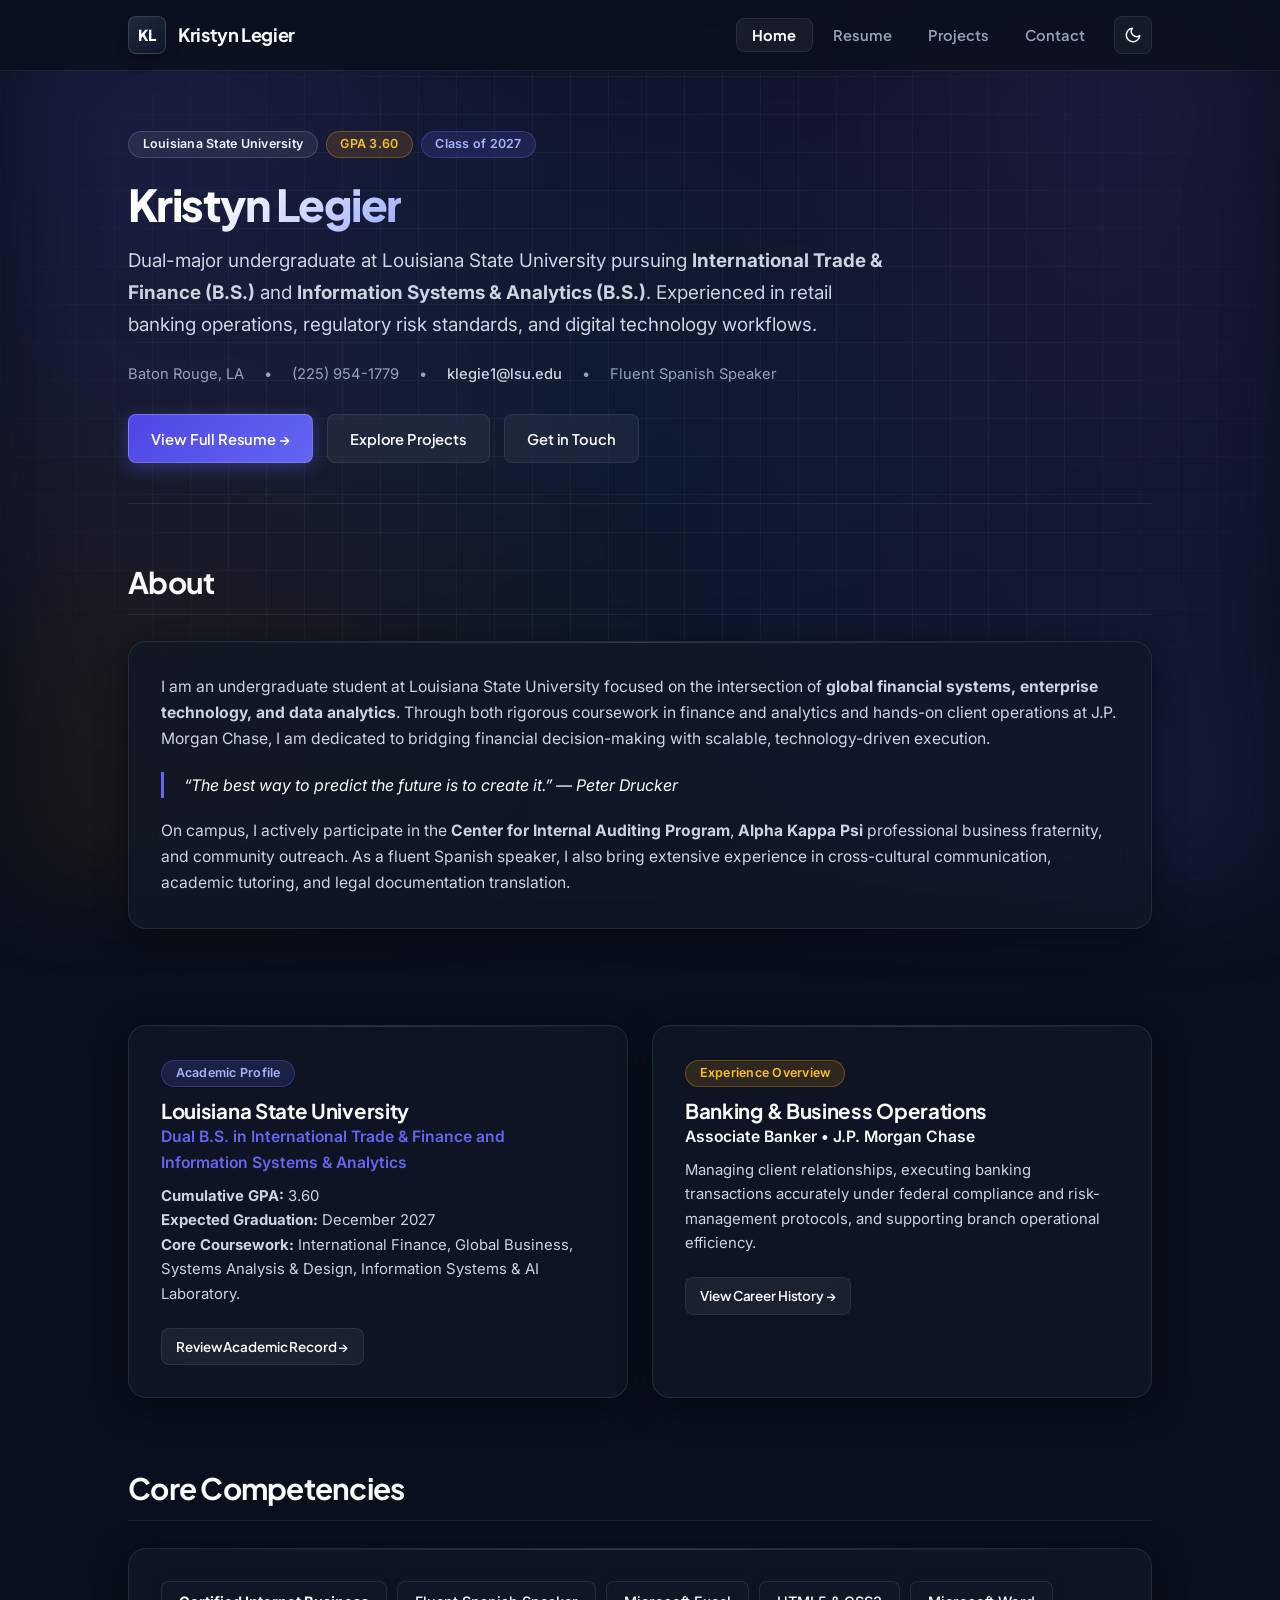
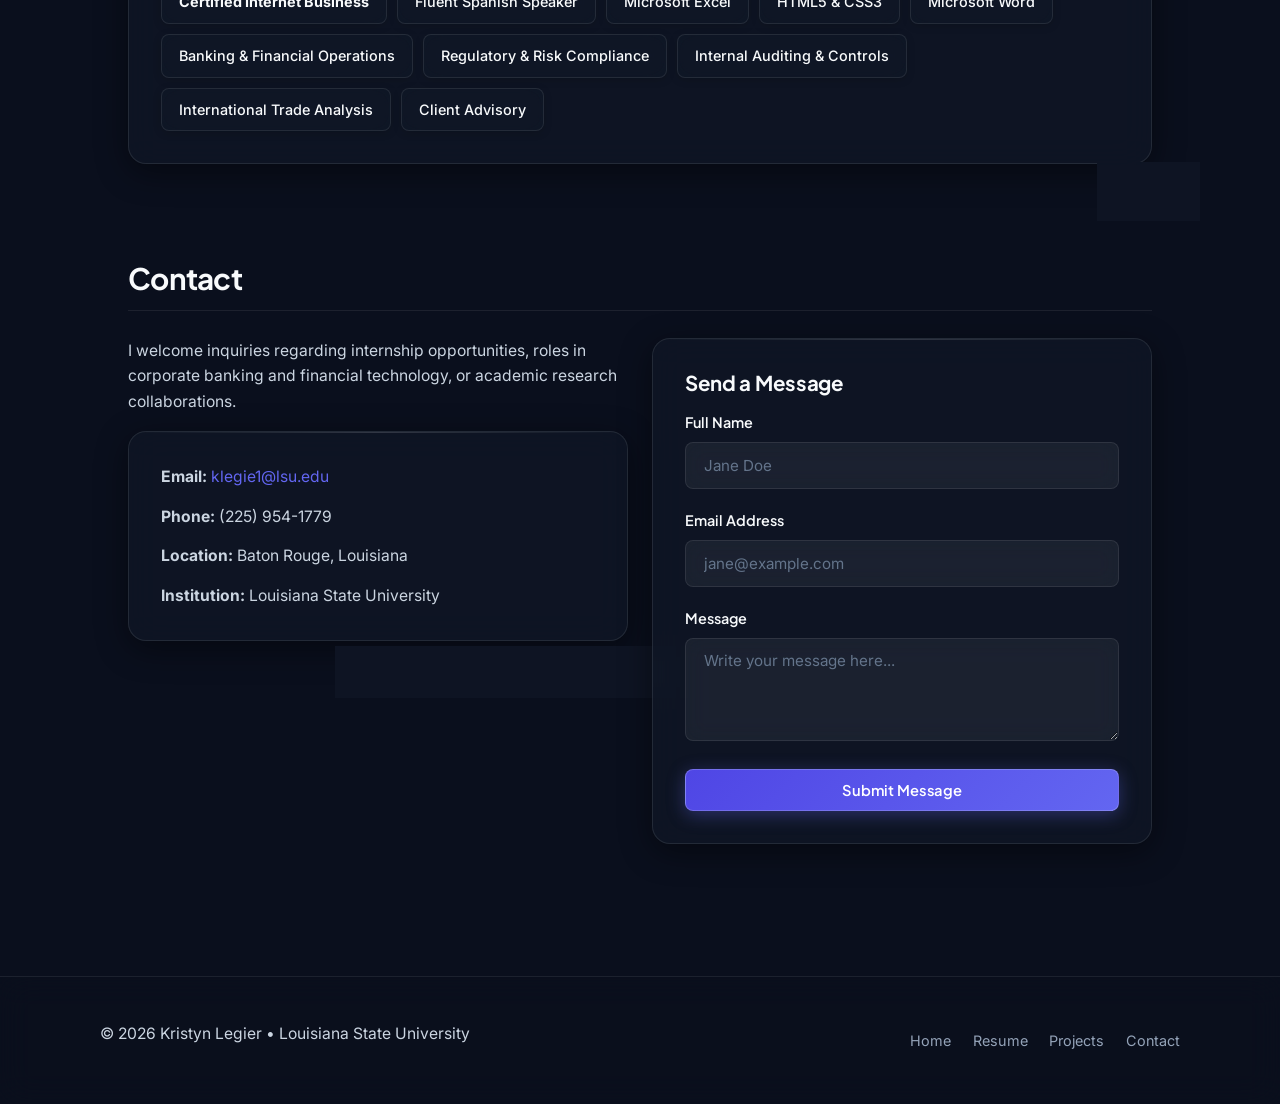
==== commit 270c5382: "Add asset cache busting query strings to guarantee instant updates on GitHub Pages" ====
--- a/index.html
+++ b/index.html
@@ -7,8 +7,8 @@
     <meta name="description"
         content="Portfolio of Kristyn Legier - International Trade & Finance and Information Systems & Analytics at Louisiana State University.">
     <title>Kristyn Legier | Portfolio</title>
-    <link rel="stylesheet" href="styles.css">
-    <script src="theme.js"></script>
+    <link rel="stylesheet" href="styles.css?v=2">
+    <script src="theme.js?v=2"></script>
 </head>
 
 <body>
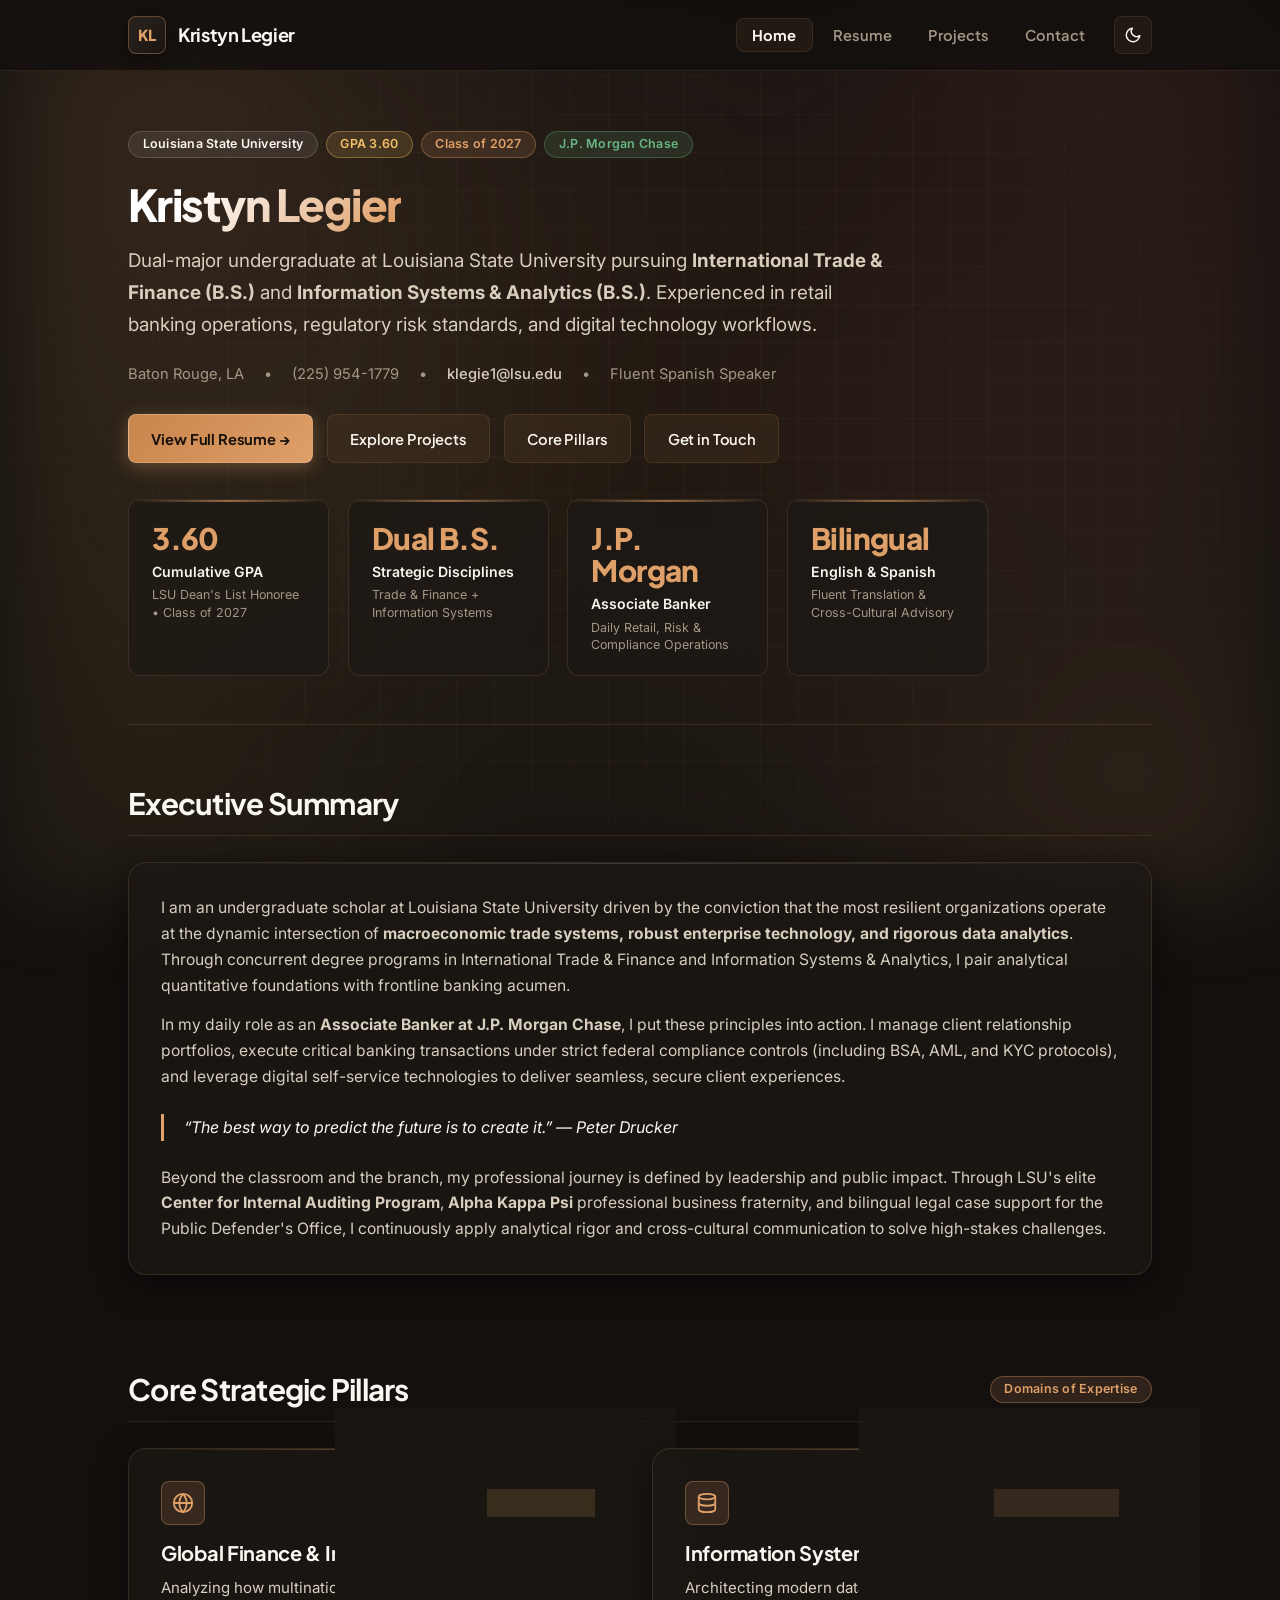
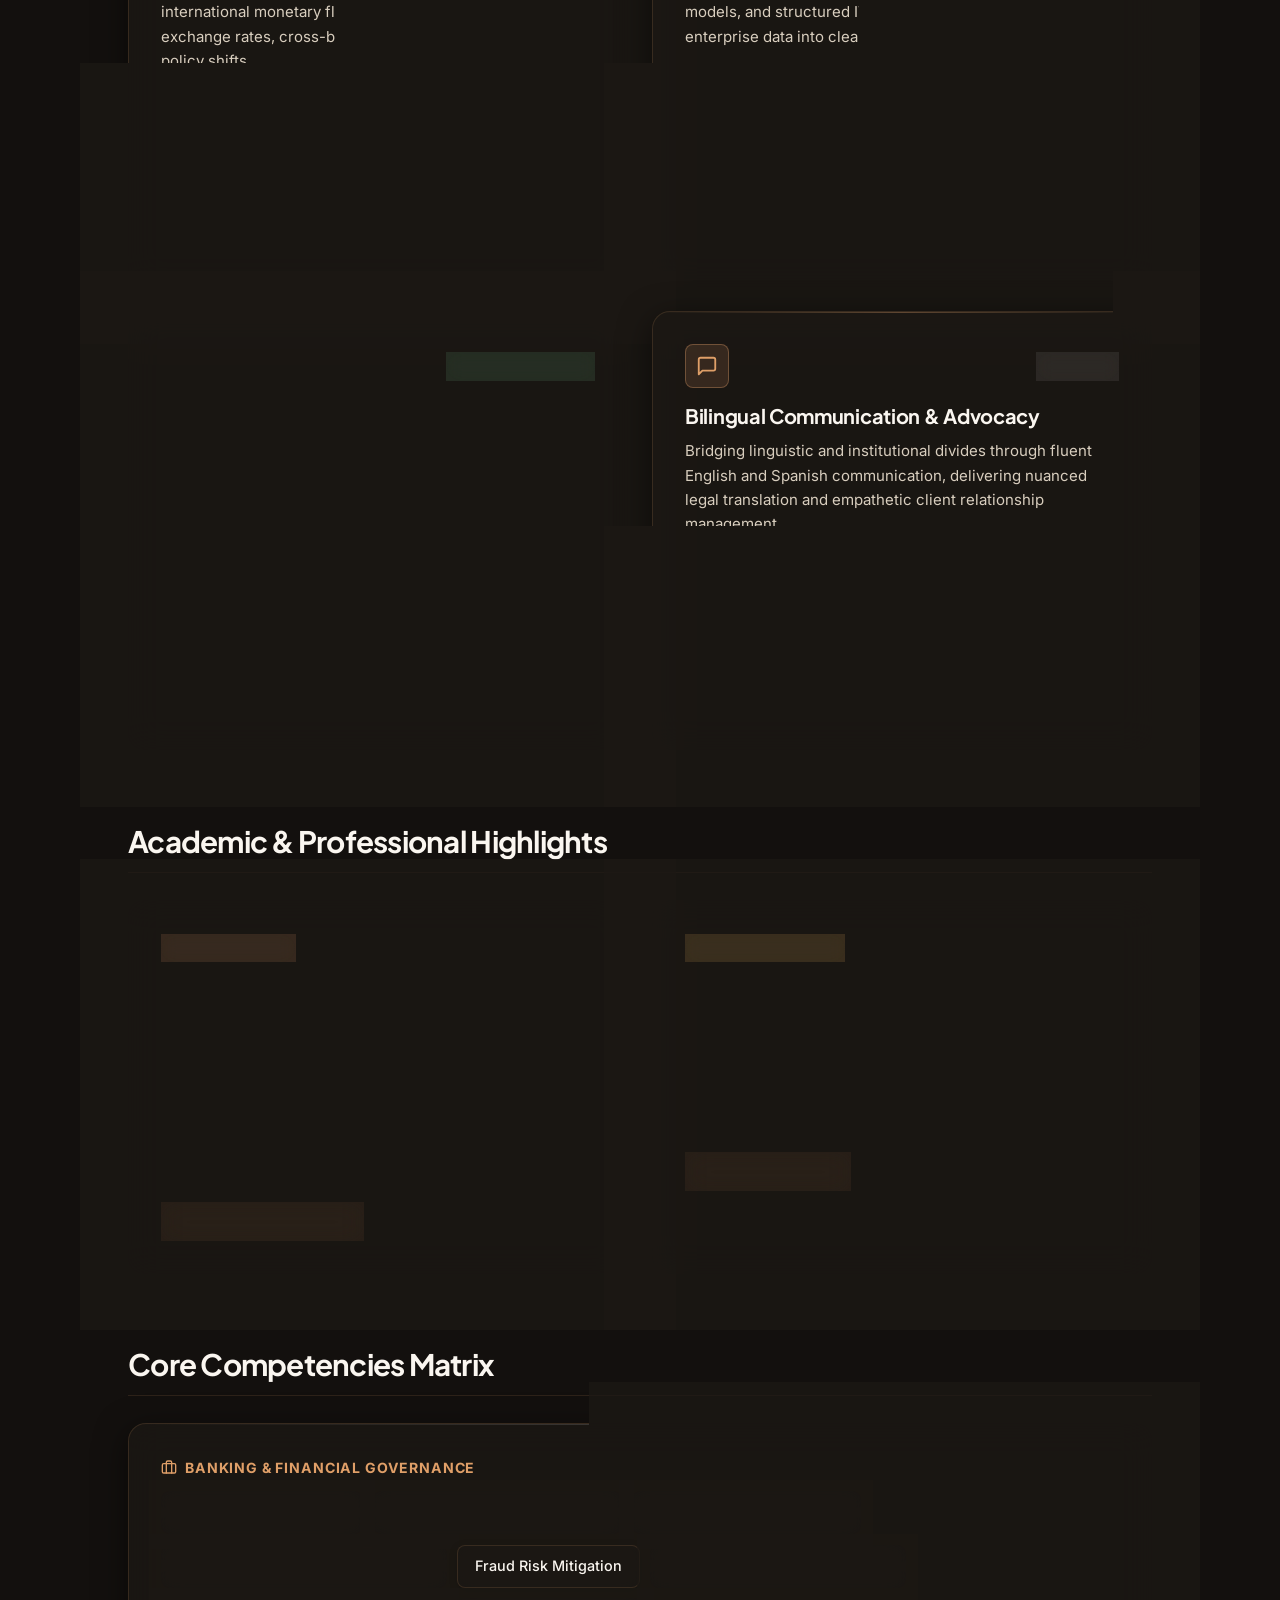
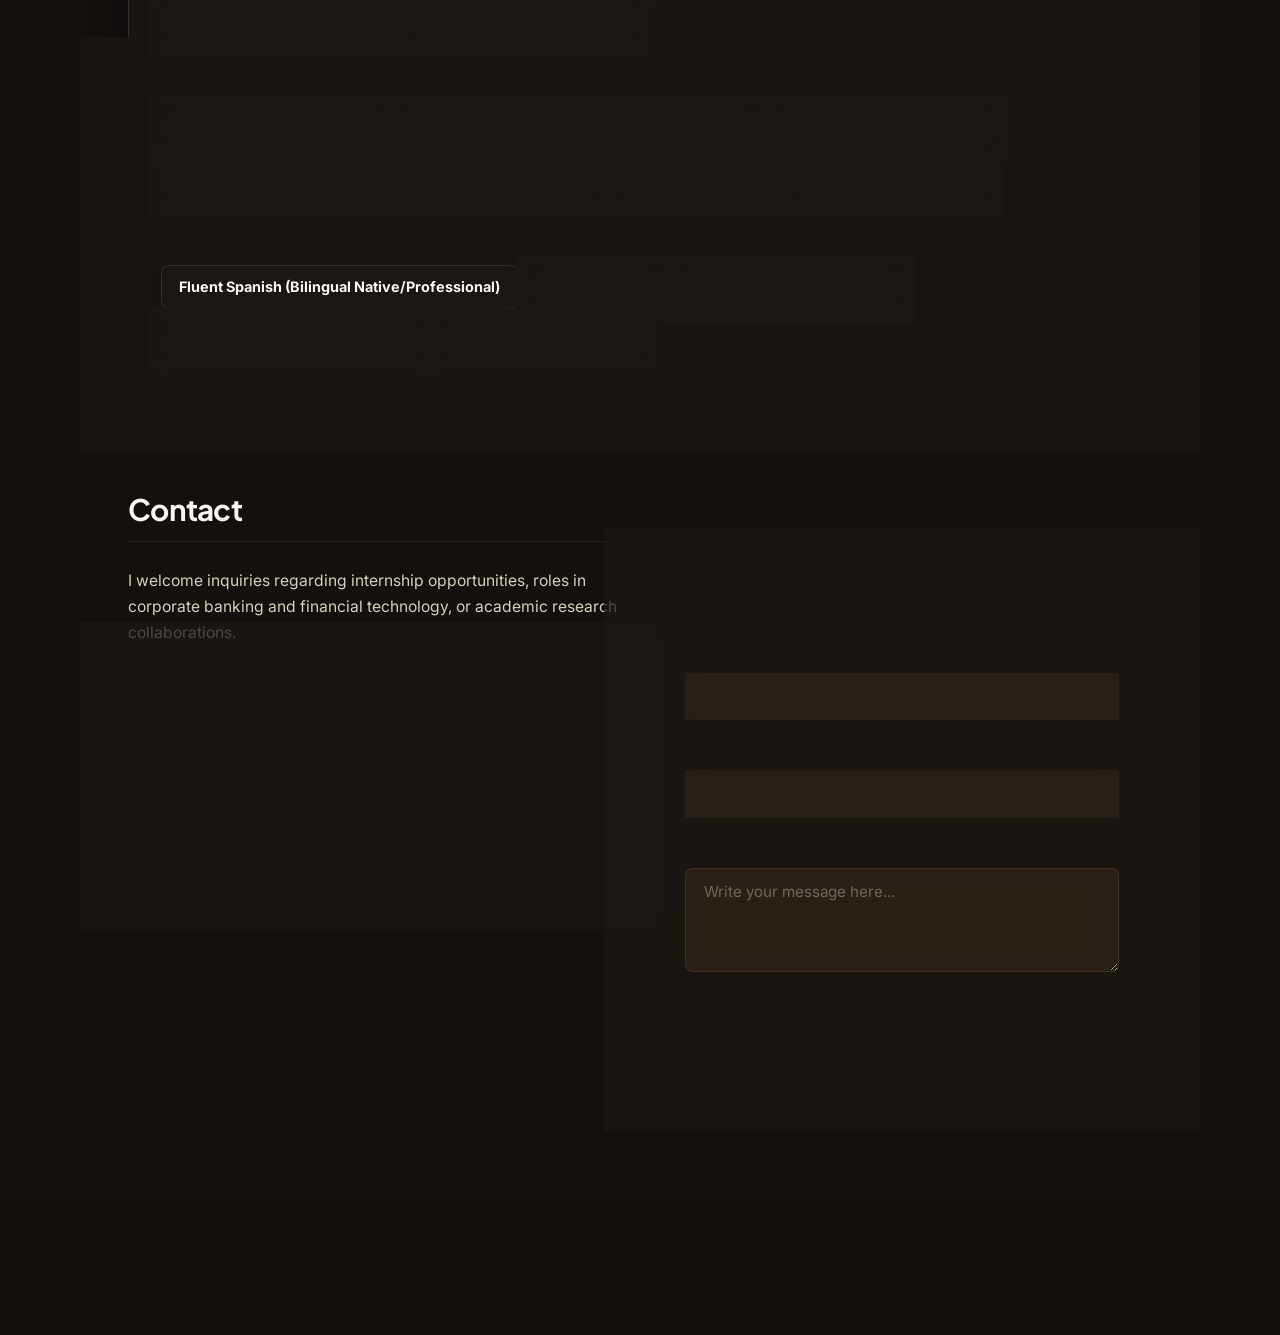
==== commit b1c7b9e9: "Update color palette to Warm Bronze & Minimalist Mocha, expand homepage pillars, and deepen resume e" ====
--- a/index.html
+++ b/index.html
@@ -40,11 +40,12 @@
     <div class="site-wrapper">
         <!-- Hero Section -->
         <section class="page-header">
-            <div style="max-width: 820px;">
+            <div style="max-width: 860px;">
                 <div style="display: flex; gap: 0.5rem; flex-wrap: wrap; margin-bottom: 1.25rem;">
                     <span class="badge badge-dark">Louisiana State University</span>
                     <span class="badge badge-gold">GPA 3.60</span>
                     <span class="badge badge-primary">Class of 2027</span>
+                    <span class="badge badge-emerald">J.P. Morgan Chase</span>
                 </div>
                 <h1>Kristyn Legier</h1>
                 <p class="page-subtitle">
@@ -65,7 +66,32 @@
                 <div class="header-actions">
                     <a href="resume.html" class="btn btn-primary">View Full Resume &rarr;</a>
                     <a href="project.html" class="btn btn-outline">Explore Projects</a>
+                    <a href="#pillars" class="btn btn-outline">Core Pillars</a>
                     <a href="#contact" class="btn btn-outline">Get in Touch</a>
+                </div>
+
+                <!-- Executive Metrics Ribbon -->
+                <div class="metrics-ribbon">
+                    <div class="metric-card">
+                        <div class="metric-value">3.60</div>
+                        <div class="metric-label">Cumulative GPA</div>
+                        <div class="metric-sub">LSU Dean's List Honoree &bull; Class of 2027</div>
+                    </div>
+                    <div class="metric-card">
+                        <div class="metric-value">Dual B.S.</div>
+                        <div class="metric-label">Strategic Disciplines</div>
+                        <div class="metric-sub">Trade &amp; Finance + Information Systems</div>
+                    </div>
+                    <div class="metric-card">
+                        <div class="metric-value">J.P. Morgan</div>
+                        <div class="metric-label">Associate Banker</div>
+                        <div class="metric-sub">Daily Retail, Risk &amp; Compliance Operations</div>
+                    </div>
+                    <div class="metric-card">
+                        <div class="metric-value">Bilingual</div>
+                        <div class="metric-label">English &amp; Spanish</div>
+                        <div class="metric-sub">Fluent Translation &amp; Cross-Cultural Advisory</div>
+                    </div>
                 </div>
             </div>
         </section>
@@ -75,31 +101,125 @@
             <!-- About Me Section -->
             <section class="section" id="about">
                 <div class="section-title">
-                    <h2>About</h2>
+                    <h2>Executive Summary</h2>
                 </div>
                 <div class="card">
                     <p>
-                        I am an undergraduate student at Louisiana State University focused on the intersection of
-                        <strong>global financial systems, enterprise technology, and data analytics</strong>. Through
-                        both rigorous coursework in finance and analytics and hands-on client operations at J.P. Morgan
-                        Chase, I am dedicated to bridging financial decision-making with scalable, technology-driven
-                        execution.
+                        I am an undergraduate scholar at Louisiana State University driven by the conviction that the most
+                        resilient organizations operate at the dynamic intersection of <strong>macroeconomic trade systems,
+                        robust enterprise technology, and rigorous data analytics</strong>. Through concurrent degree programs
+                        in International Trade &amp; Finance and Information Systems &amp; Analytics, I pair analytical quantitative
+                        foundations with frontline banking acumen.
+                    </p>
+                    <p>
+                        In my daily role as an <strong>Associate Banker at J.P. Morgan Chase</strong>, I put these principles
+                        into action. I manage client relationship portfolios, execute critical banking transactions under strict
+                        federal compliance controls (including BSA, AML, and KYC protocols), and leverage digital self-service
+                        technologies to deliver seamless, secure client experiences.
                     </p>
                     <blockquote
-                        style="border-left: 3px solid var(--quote-border); padding-left: 1.25rem; margin: 1.25rem 0; font-style: italic; color: var(--text-primary);">
+                        style="border-left: 3px solid var(--quote-border); padding-left: 1.25rem; margin: 1.5rem 0; font-style: italic; color: var(--text-primary);">
                         &ldquo;The best way to predict the future is to create it.&rdquo; &mdash; Peter Drucker
                     </blockquote>
                     <p>
-                        On campus, I actively participate in the <strong>Center for Internal Auditing Program</strong>,
-                        <strong>Alpha Kappa Psi</strong> professional business fraternity, and community outreach. As a
-                        fluent Spanish speaker, I also bring extensive experience in cross-cultural communication,
-                        academic tutoring, and legal documentation translation.
+                        Beyond the classroom and the branch, my professional journey is defined by leadership and public impact.
+                        Through LSU's elite <strong>Center for Internal Auditing Program</strong>, <strong>Alpha Kappa Psi</strong>
+                        professional business fraternity, and bilingual legal case support for the Public Defender's Office,
+                        I continuously apply analytical rigor and cross-cultural communication to solve high-stakes challenges.
                     </p>
+                </div>
+            </section>
+
+            <!-- Four Core Strategic Pillars Section -->
+            <section class="section" id="pillars">
+                <div class="section-title">
+                    <h2>Core Strategic Pillars</h2>
+                    <span class="badge badge-primary">Domains of Expertise</span>
+                </div>
+                <div class="pillars-grid">
+                    <!-- Pillar 1: Global Finance -->
+                    <div class="pillar-card">
+                        <div class="pillar-header">
+                            <div class="pillar-icon-box">
+                                <svg xmlns="http://www.w3.org/2000/svg" width="22" height="22" viewBox="0 0 24 24" fill="none" stroke="currentColor" stroke-width="2" stroke-linecap="round" stroke-linejoin="round"><circle cx="12" cy="12" r="10"></circle><line x1="2" y1="12" x2="22" y2="12"></line><path d="M12 2a15.3 15.3 0 0 1 4 10 15.3 15.3 0 0 1-4 10 15.3 15.3 0 0 1-4-10 15.3 15.3 0 0 1 4-10z"></path></svg>
+                            </div>
+                            <span class="badge badge-gold">Global Trade</span>
+                        </div>
+                        <h3>Global Finance &amp; International Trade</h3>
+                        <p class="pillar-description">
+                            Analyzing how multinational corporations navigate international monetary flows, volatile foreign currency exchange rates, cross-border tariffs, and macroeconomic policy shifts.
+                        </p>
+                        <ul class="pillar-highlights">
+                            <li>Currency risk exposure modeling &amp; foreign exchange hedging concepts</li>
+                            <li>Cross-border supply chain financing &amp; trade barrier impact analysis</li>
+                            <li>Financial statement valuation &amp; macro-level market risk evaluation</li>
+                        </ul>
+                    </div>
+
+                    <!-- Pillar 2: Information Systems -->
+                    <div class="pillar-card">
+                        <div class="pillar-header">
+                            <div class="pillar-icon-box">
+                                <svg xmlns="http://www.w3.org/2000/svg" width="22" height="22" viewBox="0 0 24 24" fill="none" stroke="currentColor" stroke-width="2" stroke-linecap="round" stroke-linejoin="round"><ellipse cx="12" cy="5" rx="9" ry="3"></ellipse><path d="M21 12c0 1.66-4 3-9 3s-9-1.34-9-3"></path><path d="M3 5v14c0 1.66 4 3 9 3s9-1.34 9-3V5"></path></svg>
+                            </div>
+                            <span class="badge badge-primary">Systems &amp; Data</span>
+                        </div>
+                        <h3>Information Systems &amp; Analytics</h3>
+                        <p class="pillar-description">
+                            Architecting modern data workflows, relational database models, and structured IT systems that translate raw enterprise data into clear, actionable executive intelligence.
+                        </p>
+                        <ul class="pillar-highlights">
+                            <li>Relational database schema modeling, normalization &amp; SQL queries</li>
+                            <li>Systems Analysis &amp; Design (SDLC, process flow diagrams, UI/UX specifications)</li>
+                            <li>Digital automation, semantic web engineering &amp; AI-assisted development</li>
+                        </ul>
+                    </div>
+
+                    <!-- Pillar 3: Banking & Regulatory Risk -->
+                    <div class="pillar-card">
+                        <div class="pillar-header">
+                            <div class="pillar-icon-box">
+                                <svg xmlns="http://www.w3.org/2000/svg" width="22" height="22" viewBox="0 0 24 24" fill="none" stroke="currentColor" stroke-width="2" stroke-linecap="round" stroke-linejoin="round"><path d="M12 22s8-4 8-10V5l-8-3-8 3v7c0 6 8 10 8 10z"></path></svg>
+                            </div>
+                            <span class="badge badge-emerald">J.P. Morgan Chase</span>
+                        </div>
+                        <h3>Banking Operations &amp; Regulatory Risk</h3>
+                        <p class="pillar-description">
+                            Executing high-volume financial transactions within strict compliance frameworks, protecting institutional integrity through proactive risk mitigation and internal control adherence.
+                        </p>
+                        <ul class="pillar-highlights">
+                            <li>Bank Secrecy Act (BSA), Anti-Money Laundering (AML) &amp; KYC verification</li>
+                            <li>Dual-custody cash drawer &amp; ATM balancing with 100% audit precision</li>
+                            <li>Fraud identification, suspicious activity escalation &amp; client wealth onboarding</li>
+                        </ul>
+                    </div>
+
+                    <!-- Pillar 4: Multilingual & Cultural Outreach -->
+                    <div class="pillar-card">
+                        <div class="pillar-header">
+                            <div class="pillar-icon-box">
+                                <svg xmlns="http://www.w3.org/2000/svg" width="22" height="22" viewBox="0 0 24 24" fill="none" stroke="currentColor" stroke-width="2" stroke-linecap="round" stroke-linejoin="round"><path d="M21 15a2 2 0 0 1-2 2H7l-4 4V5a2 2 0 0 1 2-2h14a2 2 0 0 1 2 2z"></path></svg>
+                            </div>
+                            <span class="badge badge-dark">Bilingual</span>
+                        </div>
+                        <h3>Bilingual Communication &amp; Advocacy</h3>
+                        <p class="pillar-description">
+                            Bridging linguistic and institutional divides through fluent English and Spanish communication, delivering nuanced legal translation and empathetic client relationship management.
+                        </p>
+                        <ul class="pillar-highlights">
+                            <li>Legal document and courtroom translation for criminal justice casework</li>
+                            <li>Multilingual client consultations and financial literacy guidance</li>
+                            <li>Individualized ESL and academic mentoring for diverse student populations</li>
+                        </ul>
+                    </div>
                 </div>
             </section>
 
             <!-- Academic & Career Highlights -->
             <section class="section">
+                <div class="section-title">
+                    <h2>Academic &amp; Professional Highlights</h2>
+                </div>
                 <div class="grid-2">
                     <!-- Academic Card -->
                     <div class="card" style="margin-bottom: 0;">
@@ -109,10 +229,10 @@
                             Dual B.S. in International Trade &amp; Finance and Information Systems &amp; Analytics
                         </p>
                         <p style="font-size: 0.93rem;">
-                            <strong>Cumulative GPA:</strong> 3.60<br>
+                            <strong>Cumulative GPA:</strong> 3.60 (Dean's List)<br>
                             <strong>Expected Graduation:</strong> December 2027<br>
-                            <strong>Core Coursework:</strong> International Finance, Global Business, Systems Analysis
-                            &amp; Design, Information Systems &amp; AI Laboratory.
+                            <strong>Key Coursework:</strong> International Finance, Financial Markets &amp; Institutions, Systems Analysis
+                            &amp; Design, Database Management Systems, Information Systems &amp; AI Laboratory.
                         </p>
                         <a href="resume.html#education" class="btn btn-sm btn-outline"
                             style="margin-top: 0.5rem;">Review Academic Record &rarr;</a>
@@ -121,13 +241,12 @@
                     <!-- Experience Snapshot -->
                     <div class="card" style="margin-bottom: 0;">
                         <span class="badge badge-gold" style="margin-bottom: 0.75rem;">Experience Overview</span>
-                        <h3>Banking &amp; Business Operations</h3>
+                        <h3>Associate Banker &bull; J.P. Morgan Chase</h3>
                         <p style="font-weight: 600; color: var(--text-primary); margin-bottom: 0.5rem;">
-                            Associate Banker &bull; J.P. Morgan Chase
+                            Retail Banking &amp; Risk Operations (July 2026 &ndash; Present)
                         </p>
                         <p style="font-size: 0.93rem;">
-                            Managing client relationships, executing banking transactions accurately under federal
-                            compliance and risk-management protocols, and supporting branch operational efficiency.
+                            Executing frontline client transactions with absolute compliance rigor (BSA/AML/KYC), mitigating operational fraud, and accelerating client adoption of secure digital self-service banking platforms.
                         </p>
                         <a href="resume.html#experience" class="btn btn-sm btn-outline" style="margin-top: 0.5rem;">View
                             Career History &rarr;</a>
@@ -138,20 +257,54 @@
             <!-- Skills & Competencies -->
             <section class="section" id="skills">
                 <div class="section-title">
-                    <h2>Core Competencies</h2>
+                    <h2>Core Competencies Matrix</h2>
                 </div>
                 <div class="card">
-                    <div class="skills-container">
-                        <span class="skill-pill"><strong>Certified Internet Business</strong></span>
-                        <span class="skill-pill">Fluent Spanish Speaker</span>
-                        <span class="skill-pill">Microsoft Excel</span>
-                        <span class="skill-pill">HTML5 &amp; CSS3</span>
-                        <span class="skill-pill">Microsoft Word</span>
-                        <span class="skill-pill">Banking &amp; Financial Operations</span>
-                        <span class="skill-pill">Regulatory &amp; Risk Compliance</span>
-                        <span class="skill-pill">Internal Auditing &amp; Controls</span>
-                        <span class="skill-pill">International Trade Analysis</span>
-                        <span class="skill-pill">Client Advisory</span>
+                    <div class="competency-group">
+                        <div class="competency-group-title">
+                            <svg xmlns="http://www.w3.org/2000/svg" width="16" height="16" viewBox="0 0 24 24" fill="none" stroke="currentColor" stroke-width="2" stroke-linecap="round" stroke-linejoin="round"><rect x="2" y="7" width="20" height="14" rx="2" ry="2"></rect><path d="M16 21V5a2 2 0 0 0-2-2h-4a2 2 0 0 0-2 2v16"></path></svg>
+                            Banking &amp; Financial Governance
+                        </div>
+                        <div class="skills-container">
+                            <span class="skill-pill"><strong>Bank Secrecy Act (BSA)</strong></span>
+                            <span class="skill-pill"><strong>Anti-Money Laundering (AML)</strong></span>
+                            <span class="skill-pill"><strong>Know Your Customer (KYC)</strong></span>
+                            <span class="skill-pill">Dual-Control Cash &amp; Vault Handling</span>
+                            <span class="skill-pill">Fraud Risk Mitigation</span>
+                            <span class="skill-pill">Internal Auditing Controls (CIA)</span>
+                            <span class="skill-pill">Cross-Border Trade Analysis</span>
+                            <span class="skill-pill">Client Relationship Advisory</span>
+                        </div>
+                    </div>
+
+                    <div class="competency-group">
+                        <div class="competency-group-title">
+                            <svg xmlns="http://www.w3.org/2000/svg" width="16" height="16" viewBox="0 0 24 24" fill="none" stroke="currentColor" stroke-width="2" stroke-linecap="round" stroke-linejoin="round"><polyline points="16 18 22 12 16 6"></polyline><polyline points="8 6 2 12 8 18"></polyline></svg>
+                            Information Systems &amp; Analytical Tools
+                        </div>
+                        <div class="skills-container">
+                            <span class="skill-pill"><strong>Certified Internet Business</strong></span>
+                            <span class="skill-pill">Microsoft Excel (Advanced Modeling &amp; Lookup)</span>
+                            <span class="skill-pill">Relational Databases &amp; SQL</span>
+                            <span class="skill-pill">Systems Analysis &amp; Design</span>
+                            <span class="skill-pill">HTML5 &amp; Semantic CSS3</span>
+                            <span class="skill-pill">Workflow Automation</span>
+                            <span class="skill-pill">Git &amp; Version Control</span>
+                        </div>
+                    </div>
+
+                    <div class="competency-group">
+                        <div class="competency-group-title">
+                            <svg xmlns="http://www.w3.org/2000/svg" width="16" height="16" viewBox="0 0 24 24" fill="none" stroke="currentColor" stroke-width="2" stroke-linecap="round" stroke-linejoin="round"><path d="M21 15a2 2 0 0 1-2 2H7l-4 4V5a2 2 0 0 1 2-2h14a2 2 0 0 1 2 2z"></path></svg>
+                            Languages &amp; Professional Engagement
+                        </div>
+                        <div class="skills-container">
+                            <span class="skill-pill"><strong>Fluent Spanish (Bilingual Native/Professional)</strong></span>
+                            <span class="skill-pill">Native English</span>
+                            <span class="skill-pill">Legal Document Translation</span>
+                            <span class="skill-pill">Academic Mentorship &amp; Tutoring</span>
+                            <span class="skill-pill">Stakeholder Presentation</span>
+                        </div>
                     </div>
                 </div>
             </section>
--- a/styles.css
+++ b/styles.css
@@ -7,56 +7,56 @@
 
 :root {
     /* ----------------------------------------------------------------------
-       Obsidian Glass Theme (Default Dark Theme)
+       Warm Bronze & Minimalist Mocha Theme (Default Dark Theme)
        ---------------------------------------------------------------------- */
-    --bg-base: #0a0f1d;
-    --bg-surface: rgba(17, 24, 39, 0.68);
-    --bg-surface-elevated: rgba(30, 41, 59, 0.75);
-    --bg-subtle: rgba(255, 255, 255, 0.05);
-    --bg-muted: rgba(255, 255, 255, 0.08);
-
-    --border-hairline: 1px solid rgba(255, 255, 255, 0.08);
-    --border-card: 1px solid rgba(255, 255, 255, 0.09);
-    --border-hover: rgba(99, 102, 241, 0.45);
-    --border-active: #6366f1;
-
-    --text-primary: #f8fafc;
-    --text-secondary: #cbd5e1;
-    --text-muted: #94a3b8;
-    --text-subtle: #64748b;
-
-    /* Primary Electric Indigo */
-    --primary: #6366f1;
-    --primary-hover: #4f46e5;
-    --primary-light: rgba(99, 102, 241, 0.16);
-    --primary-border: rgba(99, 102, 241, 0.35);
-    --primary-glow: rgba(99, 102, 241, 0.35);
+    --bg-base: #13100e;
+    --bg-surface: rgba(28, 24, 21, 0.75);
+    --bg-surface-elevated: rgba(38, 32, 28, 0.88);
+    --bg-subtle: rgba(223, 159, 104, 0.07);
+    --bg-muted: rgba(223, 159, 104, 0.12);
+
+    --border-hairline: 1px solid rgba(223, 159, 104, 0.13);
+    --border-card: 1px solid rgba(223, 159, 104, 0.15);
+    --border-hover: rgba(223, 159, 104, 0.55);
+    --border-active: #df9f68;
+
+    --text-primary: #faf6f0;
+    --text-secondary: #d8cebe;
+    --text-muted: #a39785;
+    --text-subtle: #736858;
+
+    /* Primary Radiant Warm Bronze */
+    --primary: #df9f68;
+    --primary-hover: #c8854c;
+    --primary-light: rgba(223, 159, 104, 0.14);
+    --primary-border: rgba(223, 159, 104, 0.35);
+    --primary-glow: rgba(223, 159, 104, 0.32);
 
     /* Accents */
-    --accent: #f8fafc;
-    --accent-indigo: #6366f1;
-    --accent-violet: #8b5cf6;
-    --accent-emerald: #34d399;
-    --accent-emerald-bg: rgba(16, 185, 129, 0.14);
-    --accent-emerald-border: rgba(16, 185, 129, 0.32);
+    --accent: #faf6f0;
+    --accent-bronze: #df9f68;
+    --accent-terracotta: #e07a5f;
+    --accent-emerald: #68b684;
+    --accent-emerald-bg: rgba(104, 182, 132, 0.14);
+    --accent-emerald-border: rgba(104, 182, 132, 0.32);
     
-    --accent-gold: #fbbf24;
-    --accent-gold-bg: rgba(245, 158, 11, 0.14);
-    --accent-gold-border: rgba(245, 158, 11, 0.32);
-
-    --badge-dark-bg: rgba(255, 255, 255, 0.07);
-    --badge-dark-text: #f1f5f9;
+    --accent-gold: #f3c066;
+    --accent-gold-bg: rgba(243, 192, 102, 0.14);
+    --accent-gold-border: rgba(243, 192, 102, 0.35);
+
+    --badge-dark-bg: rgba(255, 255, 255, 0.08);
+    --badge-dark-text: #faf6f0;
     --badge-dark-border: rgba(255, 255, 255, 0.15);
 
-    --header-bg: rgba(10, 15, 29, 0.80);
-    --header-border: 1px solid rgba(255, 255, 255, 0.08);
-
-    --card-shadow: 0 8px 32px 0 rgba(0, 0, 0, 0.45);
-    --card-shadow-hover: 0 16px 42px -6px rgba(0, 0, 0, 0.6), 0 0 28px rgba(99, 102, 241, 0.18);
+    --header-bg: rgba(19, 16, 14, 0.85);
+    --header-border: 1px solid rgba(223, 159, 104, 0.13);
+
+    --card-shadow: 0 8px 32px 0 rgba(0, 0, 0, 0.52);
+    --card-shadow-hover: 0 16px 42px -6px rgba(0, 0, 0, 0.65), 0 0 28px rgba(223, 159, 104, 0.22);
     
-    --grid-line-color: rgba(255, 255, 255, 0.035);
-    --quote-border: #6366f1;
-    --hero-gradient: linear-gradient(135deg, #ffffff 30%, #a5b4fc 95%);
+    --grid-line-color: rgba(223, 159, 104, 0.04);
+    --quote-border: #df9f68;
+    --hero-gradient: linear-gradient(135deg, #ffffff 25%, #df9f68 95%);
 
     /* Typography */
     --font-heading: 'Plus Jakarta Sans', -apple-system, BlinkMacSystemFont, 'Segoe UI', Roboto, sans-serif;
@@ -75,55 +75,55 @@
 }
 
 /* ----------------------------------------------------------------------
-   Architectural Light Theme
+   Minimalist Mocha Light Theme (Warm Editorial Alabaster)
    ---------------------------------------------------------------------- */
 [data-theme="light"] {
-    --bg-base: #f8fafc;
-    --bg-surface: rgba(255, 255, 255, 0.88);
+    --bg-base: #fbf8f5;
+    --bg-surface: rgba(255, 255, 255, 0.94);
     --bg-surface-elevated: #ffffff;
-    --bg-subtle: #f1f5f9;
-    --bg-muted: #e2e8f0;
-
-    --border-hairline: 1px solid #e2e8f0;
-    --border-card: 1px solid rgba(226, 232, 240, 0.9);
-    --border-hover: #cbd5e1;
-    --border-active: #4f46e5;
-
-    --text-primary: #0f172a;
-    --text-secondary: #334155;
-    --text-muted: #64748b;
-    --text-subtle: #94a3b8;
-
-    --primary: #4338ca;
-    --primary-hover: #3730a3;
-    --primary-light: #eef2ff;
-    --primary-border: #c7d2fe;
-    --primary-glow: rgba(67, 56, 202, 0.2);
-
-    --accent: #0f172a;
-    --accent-indigo: #4f46e5;
-    --accent-violet: #7c3aed;
-    --accent-emerald: #059669;
-    --accent-emerald-bg: #ecfdf5;
-    --accent-emerald-border: #a7f3d0;
+    --bg-subtle: #f3ebe1;
+    --bg-muted: #e8ddcf;
+
+    --border-hairline: 1px solid #e7dbcc;
+    --border-card: 1px solid rgba(215, 196, 178, 0.6);
+    --border-hover: #c9b59e;
+    --border-active: #a35f29;
+
+    --text-primary: #231c16;
+    --text-secondary: #4d3f35;
+    --text-muted: #78685b;
+    --text-subtle: #9c8c7e;
+
+    --primary: #a35f29;
+    --primary-hover: #854b1e;
+    --primary-light: #f9f2eb;
+    --primary-border: #e8cfbb;
+    --primary-glow: rgba(163, 95, 41, 0.22);
+
+    --accent: #231c16;
+    --accent-bronze: #a35f29;
+    --accent-terracotta: #c0563b;
+    --accent-emerald: #2d7a4f;
+    --accent-emerald-bg: #edf7f0;
+    --accent-emerald-border: #b6e1c4;
     
-    --accent-gold: #b45309;
-    --accent-gold-bg: #fffbeb;
-    --accent-gold-border: #fde68a;
-
-    --badge-dark-bg: #0f172a;
+    --accent-gold: #b47b19;
+    --accent-gold-bg: #fef7e7;
+    --accent-gold-border: #f7dfa7;
+
+    --badge-dark-bg: #231c16;
     --badge-dark-text: #ffffff;
-    --badge-dark-border: #0f172a;
-
-    --header-bg: rgba(255, 255, 255, 0.85);
-    --header-border: 1px solid rgba(226, 232, 240, 0.85);
-
-    --card-shadow: 0 4px 6px -1px rgba(15, 23, 42, 0.04), 0 10px 24px -4px rgba(15, 23, 42, 0.05);
-    --card-shadow-hover: 0 14px 30px -6px rgba(15, 23, 42, 0.09), 0 0 18px rgba(79, 70, 229, 0.12);
+    --badge-dark-border: #231c16;
+
+    --header-bg: rgba(251, 248, 245, 0.88);
+    --header-border: 1px solid #e7dbcc;
+
+    --card-shadow: 0 4px 6px -1px rgba(35, 28, 22, 0.04), 0 10px 24px -4px rgba(35, 28, 22, 0.06);
+    --card-shadow-hover: 0 14px 30px -6px rgba(35, 28, 22, 0.12), 0 0 18px rgba(163, 95, 41, 0.18);
     
-    --grid-line-color: rgba(15, 23, 42, 0.035);
-    --quote-border: #4338ca;
-    --hero-gradient: linear-gradient(135deg, #0f172a 35%, #4338ca 100%);
+    --grid-line-color: rgba(35, 28, 22, 0.04);
+    --quote-border: #a35f29;
+    --hero-gradient: linear-gradient(135deg, #231c16 35%, #a35f29 100%);
 }
 
 /* ==========================================================================
@@ -171,22 +171,22 @@
     pointer-events: none;
     z-index: -2;
     background: 
-        radial-gradient(circle at 14% 16%, rgba(99, 102, 241, 0.18) 0%, transparent 45%),
-        radial-gradient(circle at 86% 12%, rgba(139, 92, 246, 0.15) 0%, transparent 40%),
-        radial-gradient(circle at 50% 48%, rgba(14, 165, 233, 0.08) 0%, transparent 52%),
-        radial-gradient(circle at 12% 82%, rgba(245, 158, 11, 0.07) 0%, transparent 42%),
-        radial-gradient(circle at 88% 86%, rgba(99, 102, 241, 0.12) 0%, transparent 45%);
+        radial-gradient(circle at 14% 16%, rgba(223, 159, 104, 0.16) 0%, transparent 45%),
+        radial-gradient(circle at 86% 12%, rgba(224, 122, 95, 0.12) 0%, transparent 40%),
+        radial-gradient(circle at 50% 48%, rgba(184, 115, 51, 0.08) 0%, transparent 52%),
+        radial-gradient(circle at 12% 82%, rgba(243, 192, 102, 0.09) 0%, transparent 42%),
+        radial-gradient(circle at 88% 86%, rgba(223, 159, 104, 0.12) 0%, transparent 45%);
     filter: blur(45px);
     transition: all var(--transition-normal);
 }
 
 [data-theme="light"] body::before {
     background: 
-        radial-gradient(circle at 14% 16%, rgba(99, 102, 241, 0.08) 0%, transparent 45%),
-        radial-gradient(circle at 86% 12%, rgba(139, 92, 246, 0.06) 0%, transparent 40%),
-        radial-gradient(circle at 50% 48%, rgba(14, 165, 233, 0.05) 0%, transparent 52%),
-        radial-gradient(circle at 12% 82%, rgba(245, 158, 11, 0.05) 0%, transparent 42%),
-        radial-gradient(circle at 88% 86%, rgba(99, 102, 241, 0.07) 0%, transparent 45%);
+        radial-gradient(circle at 14% 16%, rgba(163, 95, 41, 0.09) 0%, transparent 45%),
+        radial-gradient(circle at 86% 12%, rgba(192, 86, 59, 0.07) 0%, transparent 40%),
+        radial-gradient(circle at 50% 48%, rgba(180, 123, 25, 0.05) 0%, transparent 52%),
+        radial-gradient(circle at 12% 82%, rgba(163, 95, 41, 0.06) 0%, transparent 42%),
+        radial-gradient(circle at 88% 86%, rgba(192, 86, 59, 0.08) 0%, transparent 45%);
     filter: blur(35px);
 }
 
@@ -312,8 +312,8 @@
 .logo-badge {
     width: 38px;
     height: 38px;
-    background: linear-gradient(135deg, #1e293b, #0f172a);
-    color: #ffffff;
+    background: linear-gradient(135deg, #2b231d, #1a1512);
+    color: var(--primary);
     font-family: var(--font-heading);
     font-weight: 800;
     font-size: 0.95rem;
@@ -322,19 +322,22 @@
     align-items: center;
     justify-content: center;
     border-radius: var(--radius-sm);
-    border: 1px solid rgba(255, 255, 255, 0.15);
-    box-shadow: 0 4px 14px rgba(0, 0, 0, 0.35);
-    transition: transform var(--transition-fast), border-color var(--transition-fast);
+    border: 1px solid var(--primary-border);
+    box-shadow: 0 4px 14px rgba(0, 0, 0, 0.4);
+    transition: transform var(--transition-fast), border-color var(--transition-fast), box-shadow var(--transition-fast);
 }
 
 [data-theme="light"] .logo-badge {
-    background: linear-gradient(135deg, #0f172a, #1e293b);
-    box-shadow: 0 2px 6px rgba(15, 23, 42, 0.18);
+    background: linear-gradient(135deg, #f3ebe1, #e8ddcf);
+    color: var(--primary);
+    border-color: var(--primary-border);
+    box-shadow: 0 2px 8px rgba(163, 95, 41, 0.15);
 }
 
 .brand-logo:hover .logo-badge {
     transform: scale(1.05);
     border-color: var(--primary);
+    box-shadow: 0 0 16px var(--primary-glow);
 }
 
 .brand-text {
@@ -437,28 +440,30 @@
     letter-spacing: -0.01em;
 }
 
-.btn-primary {
-    background: linear-gradient(135deg, #4f46e5 0%, #6366f1 100%);
+.btn-primary, .btn-indigo {
+    background: linear-gradient(135deg, #c8854c 0%, #df9f68 100%);
+    color: #1a120b !important;
+    font-weight: 700;
+    box-shadow: 0 4px 18px rgba(223, 159, 104, 0.35);
+    border: 1px solid rgba(255, 255, 255, 0.2);
+}
+
+.btn-primary:hover, .btn-indigo:hover {
+    background: linear-gradient(135deg, #ae703a 0%, #c8854c 100%);
     color: #ffffff !important;
-    box-shadow: 0 4px 18px rgba(99, 102, 241, 0.35);
-    border: 1px solid rgba(255, 255, 255, 0.2);
-}
-
-.btn-primary:hover {
-    background: linear-gradient(135deg, #4338ca 0%, #4f46e5 100%);
     transform: translateY(-2px);
-    box-shadow: 0 8px 25px rgba(99, 102, 241, 0.45);
-}
-
-.btn-indigo {
-    background: linear-gradient(135deg, #4f46e5 0%, #6366f1 100%);
+    box-shadow: 0 8px 25px rgba(223, 159, 104, 0.45);
+}
+
+[data-theme="light"] .btn-primary, [data-theme="light"] .btn-indigo {
+    background: linear-gradient(135deg, #8f501e 0%, #a35f29 100%);
     color: #ffffff !important;
-    box-shadow: 0 4px 18px rgba(99, 102, 241, 0.35);
-}
-
-.btn-indigo:hover {
-    transform: translateY(-2px);
-    box-shadow: 0 8px 24px rgba(99, 102, 241, 0.45);
+    box-shadow: 0 4px 18px rgba(163, 95, 41, 0.3);
+}
+
+[data-theme="light"] .btn-primary:hover, [data-theme="light"] .btn-indigo:hover {
+    background: linear-gradient(135deg, #743e14 0%, #8f501e 100%);
+    box-shadow: 0 8px 24px rgba(163, 95, 41, 0.4);
 }
 
 .btn-outline {
@@ -500,7 +505,7 @@
 
 .badge-primary {
     background-color: var(--primary-light);
-    color: #a5b4fc;
+    color: var(--primary);
     border: 1px solid var(--primary-border);
 }
 
@@ -657,7 +662,7 @@
 .resume-item {
     position: relative;
     padding-bottom: 2.25rem;
-    border-left: 2px solid rgba(99, 102, 241, 0.25);
+    border-left: 2px solid var(--primary-border);
     padding-left: 1.85rem;
     margin-left: 0.65rem;
 }
@@ -818,7 +823,7 @@
 }
 
 .project-card:hover .tag {
-    border-color: rgba(99, 102, 241, 0.25);
+    border-color: var(--primary-border);
 }
 
 .project-footer {
@@ -858,6 +863,215 @@
     background-color: var(--primary-light);
     transform: translateY(-2px);
     box-shadow: 0 4px 14px var(--primary-glow);
+}
+
+/* ==========================================================================
+   Metrics Ribbon & Highlight Stats
+   ========================================================================== */
+.metrics-ribbon {
+    display: grid;
+    grid-template-columns: repeat(auto-fit, minmax(200px, 1fr));
+    gap: 1.15rem;
+    margin: 2.25rem 0 0.5rem 0;
+}
+
+.metric-card {
+    background-color: var(--bg-surface);
+    border: var(--border-card);
+    border-radius: var(--radius-md);
+    padding: 1.35rem 1.45rem;
+    backdrop-filter: blur(14px);
+    -webkit-backdrop-filter: blur(14px);
+    transition: transform var(--transition-fast), border-color var(--transition-fast), box-shadow var(--transition-fast);
+    position: relative;
+    overflow: hidden;
+}
+
+.metric-card::before {
+    content: "";
+    position: absolute;
+    top: 0;
+    left: 0;
+    right: 0;
+    height: 2px;
+    background: linear-gradient(90deg, transparent, var(--primary), transparent);
+    opacity: 0.6;
+}
+
+.metric-card:hover {
+    transform: translateY(-2px);
+    border-color: var(--primary);
+    box-shadow: 0 8px 24px -4px rgba(0, 0, 0, 0.4);
+}
+
+.metric-value {
+    font-family: var(--font-heading);
+    font-size: 1.85rem;
+    font-weight: 800;
+    color: var(--primary);
+    line-height: 1.1;
+    margin-bottom: 0.35rem;
+    letter-spacing: -0.02em;
+}
+
+.metric-label {
+    font-size: 0.88rem;
+    font-weight: 600;
+    color: var(--text-primary);
+    margin-bottom: 0.2rem;
+}
+
+.metric-sub {
+    font-size: 0.78rem;
+    color: var(--text-muted);
+    line-height: 1.4;
+}
+
+/* ==========================================================================
+   Core Strategic Pillars
+   ========================================================================== */
+.pillars-grid {
+    display: grid;
+    grid-template-columns: repeat(2, 1fr);
+    gap: 1.5rem;
+    margin-top: 1.25rem;
+}
+
+@media (max-width: 768px) {
+    .pillars-grid {
+        grid-template-columns: 1fr;
+    }
+}
+
+.pillar-card {
+    background-color: var(--bg-surface);
+    border: var(--border-card);
+    border-radius: var(--radius-lg);
+    padding: 2rem;
+    box-shadow: var(--card-shadow);
+    backdrop-filter: blur(16px);
+    -webkit-backdrop-filter: blur(16px);
+    transition: transform var(--transition-normal), box-shadow var(--transition-normal), border-color var(--transition-normal);
+    position: relative;
+    overflow: hidden;
+    display: flex;
+    flex-direction: column;
+}
+
+.pillar-card::before {
+    content: "";
+    position: absolute;
+    top: 0;
+    left: 0;
+    right: 0;
+    height: 1px;
+    background: linear-gradient(90deg, transparent, rgba(223, 159, 104, 0.35), transparent);
+    pointer-events: none;
+}
+
+.pillar-card:hover {
+    transform: translateY(-3px);
+    box-shadow: var(--card-shadow-hover);
+    border-color: var(--border-hover);
+}
+
+.pillar-header {
+    display: flex;
+    align-items: center;
+    justify-content: space-between;
+    margin-bottom: 1rem;
+}
+
+.pillar-icon-box {
+    width: 44px;
+    height: 44px;
+    border-radius: var(--radius-sm);
+    background-color: var(--primary-light);
+    border: 1px solid var(--primary-border);
+    color: var(--primary);
+    display: flex;
+    align-items: center;
+    justify-content: center;
+}
+
+.pillar-card h3 {
+    margin-bottom: 0.65rem;
+    font-size: 1.25rem;
+    color: var(--text-primary);
+}
+
+.pillar-description {
+    font-size: 0.94rem;
+    color: var(--text-secondary);
+    line-height: 1.62;
+    margin-bottom: 1.25rem;
+}
+
+.pillar-highlights {
+    list-style: none;
+    margin-top: auto;
+    border-top: var(--border-hairline);
+    padding-top: 1rem;
+}
+
+.pillar-highlights li {
+    font-size: 0.88rem;
+    color: var(--text-secondary);
+    position: relative;
+    padding-left: 1.25rem;
+    margin-bottom: 0.45rem;
+    line-height: 1.45;
+}
+
+.pillar-highlights li::before {
+    content: "";
+    position: absolute;
+    left: 0;
+    top: 0.45rem;
+    width: 5px;
+    height: 5px;
+    border-radius: 50%;
+    background-color: var(--primary);
+}
+
+/* ==========================================================================
+   Competency Category Groups & Resume Tags
+   ========================================================================== */
+.competency-group {
+    margin-bottom: 1.75rem;
+}
+
+.competency-group:last-child {
+    margin-bottom: 0;
+}
+
+.competency-group-title {
+    font-size: 0.88rem;
+    text-transform: uppercase;
+    letter-spacing: 0.06em;
+    font-weight: 700;
+    color: var(--primary);
+    margin-bottom: 0.75rem;
+    display: flex;
+    align-items: center;
+    gap: 0.5rem;
+}
+
+.resume-tags {
+    display: flex;
+    flex-wrap: wrap;
+    gap: 0.45rem;
+    margin-top: 0.95rem;
+}
+
+.resume-tag {
+    font-size: 0.76rem;
+    font-weight: 600;
+    padding: 0.24rem 0.7rem;
+    border-radius: var(--radius-sm);
+    background-color: var(--primary-light);
+    color: var(--primary);
+    border: 1px solid var(--primary-border);
 }
 
 /* ==========================================================================
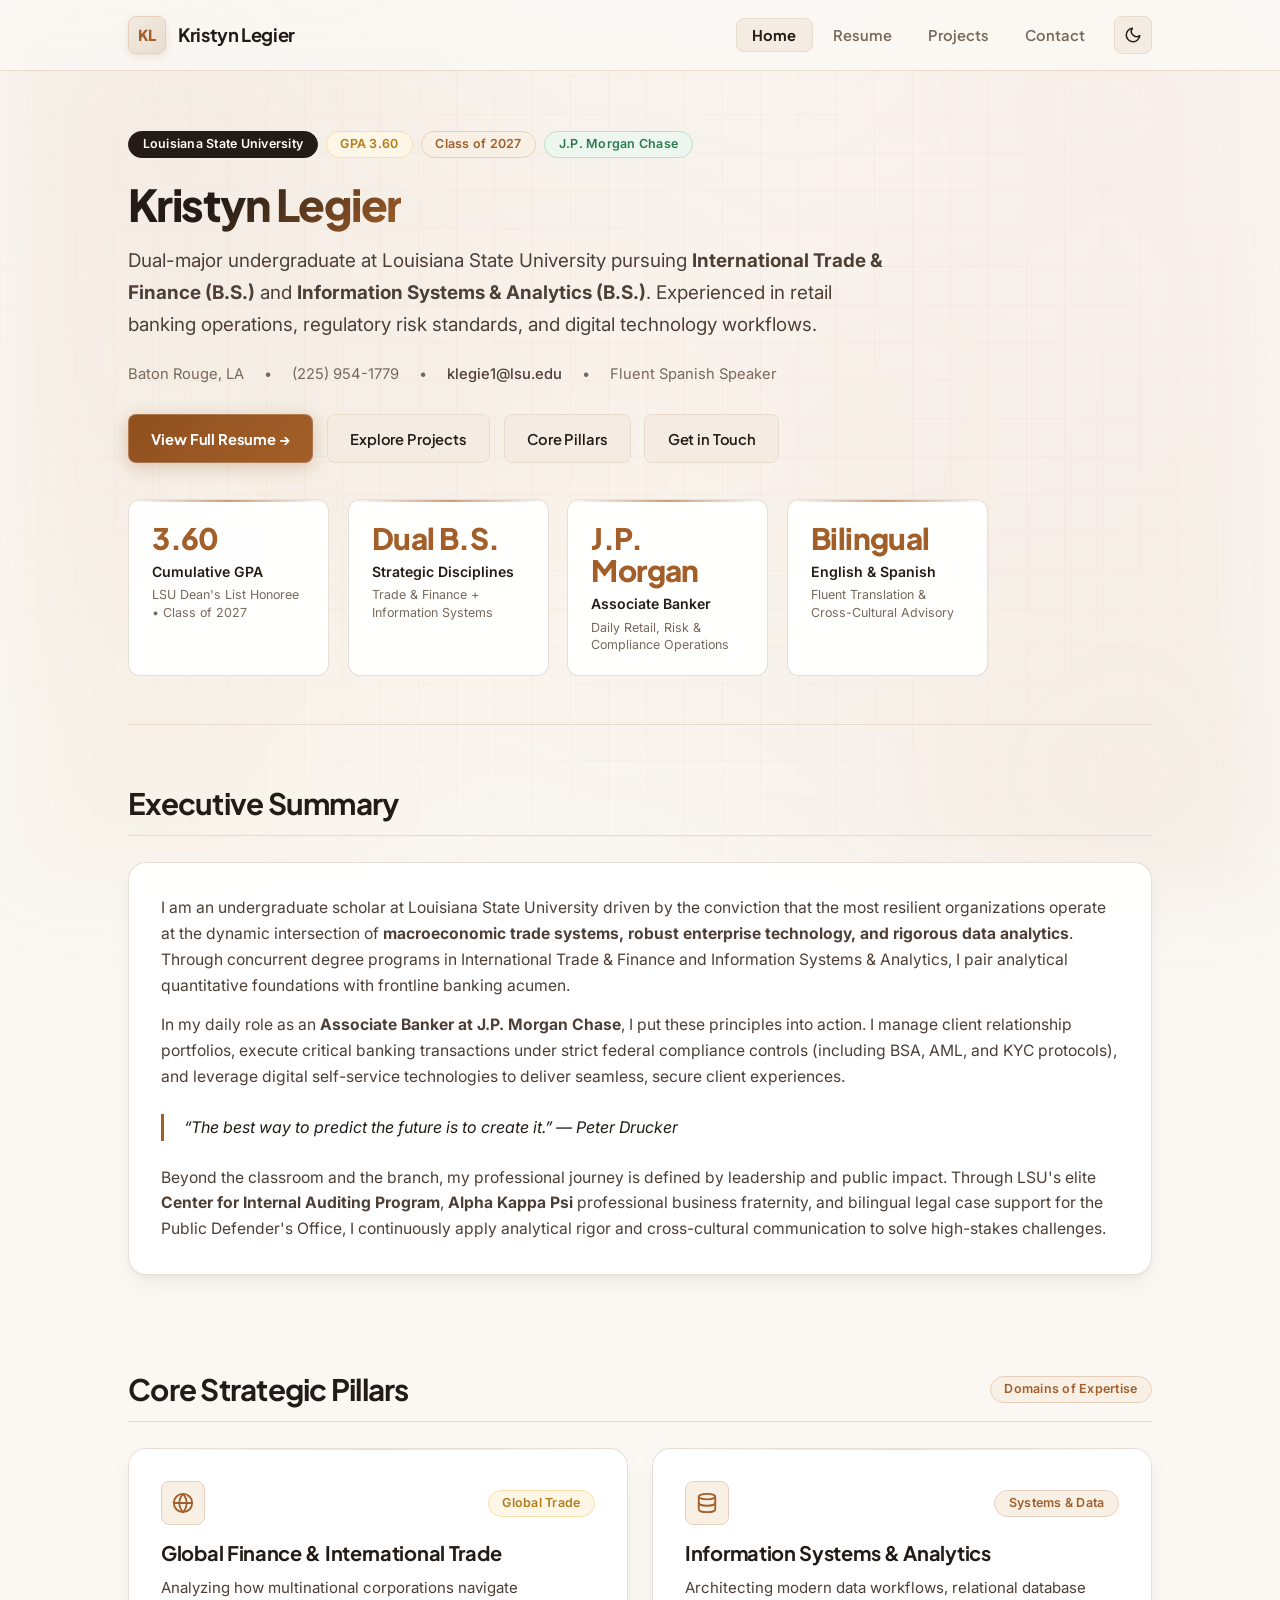
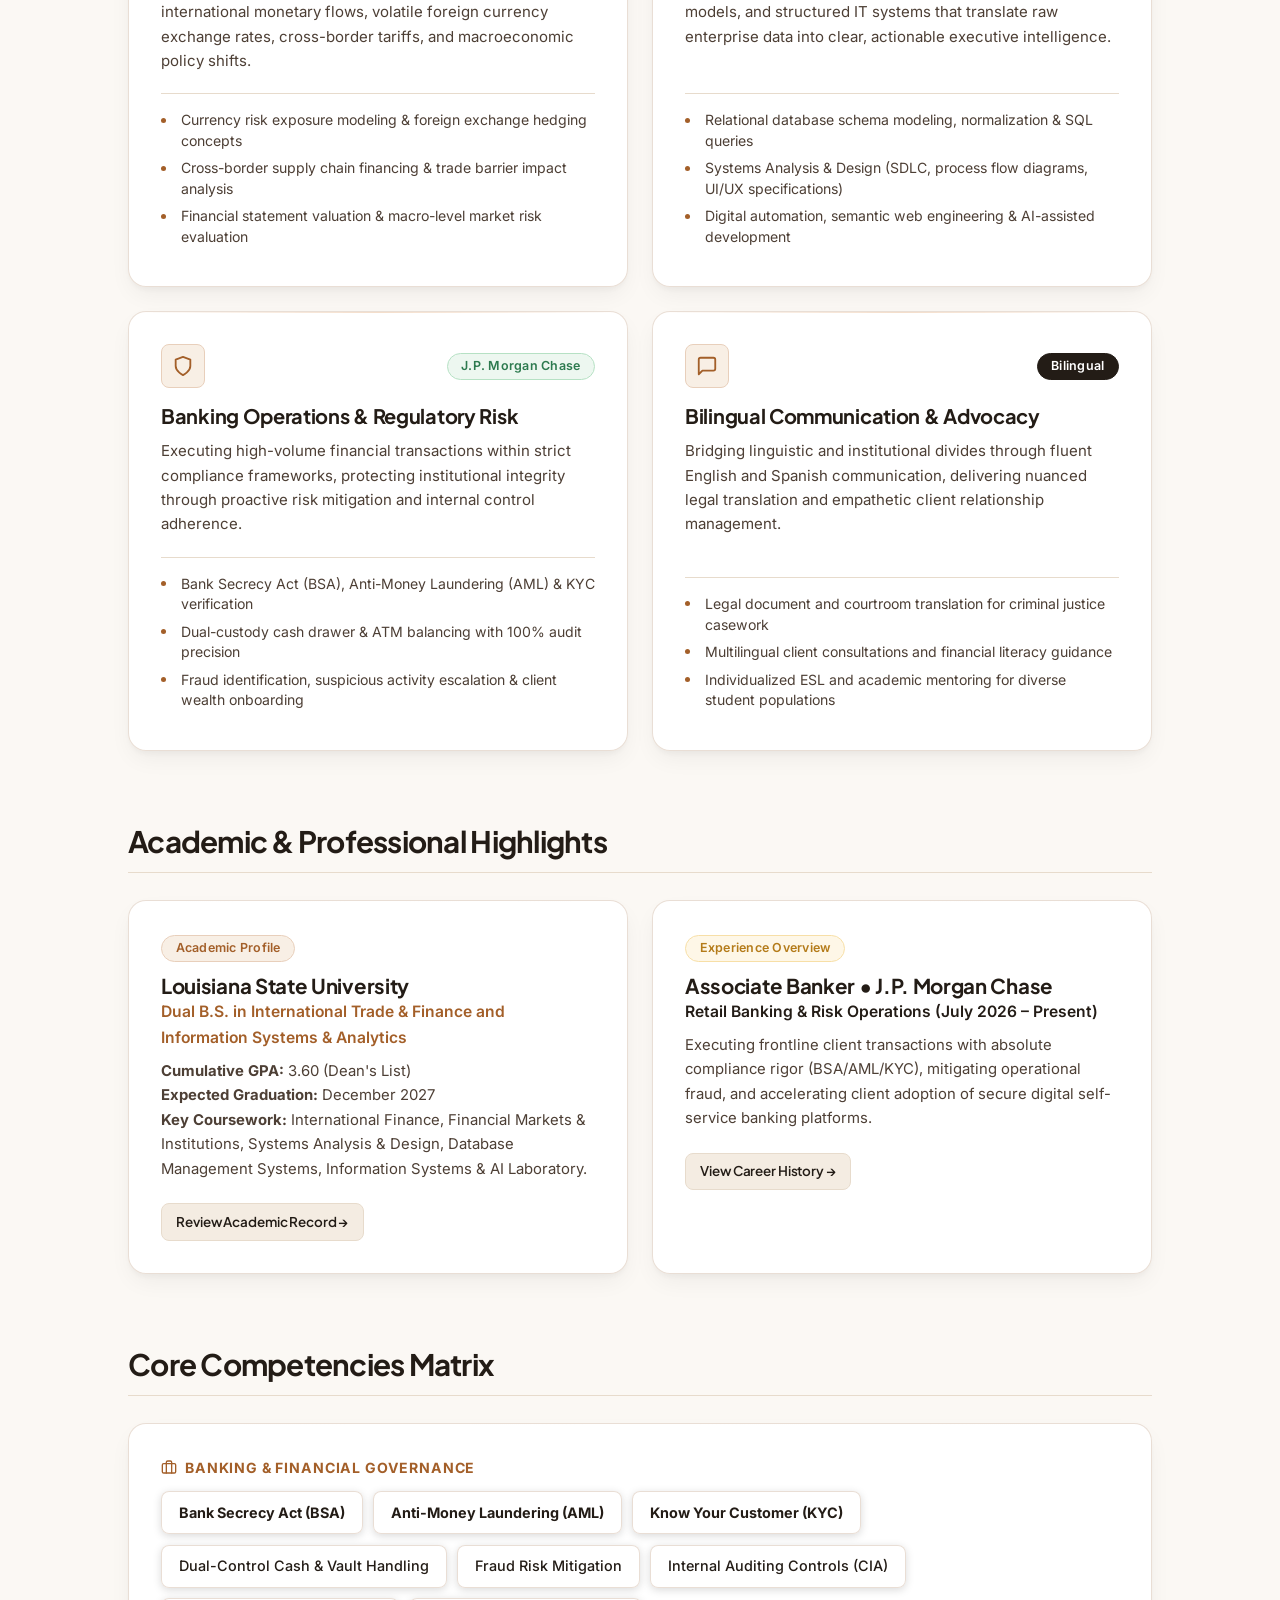
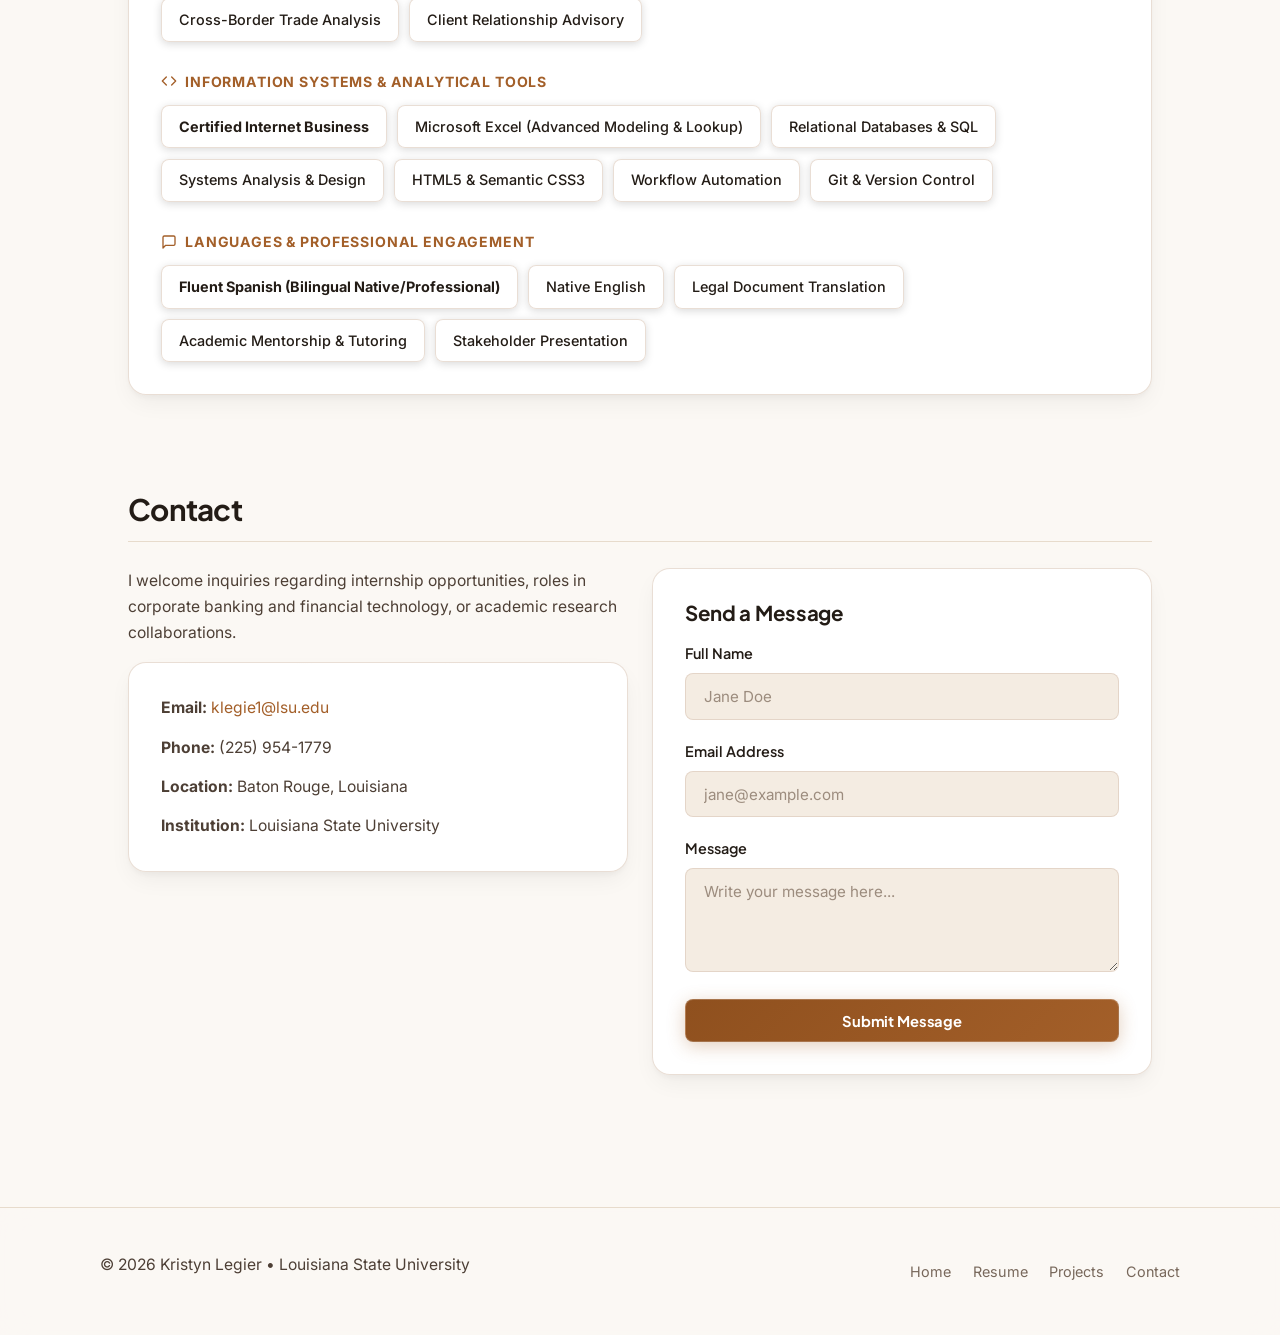
==== commit b4550994: "Set warm editorial linen and ivory cream background as default theme" ====
--- a/index.html
+++ b/index.html
@@ -7,8 +7,8 @@
     <meta name="description"
         content="Portfolio of Kristyn Legier - International Trade & Finance and Information Systems & Analytics at Louisiana State University.">
     <title>Kristyn Legier | Portfolio</title>
-    <link rel="stylesheet" href="styles.css?v=2">
-    <script src="theme.js?v=2"></script>
+    <link rel="stylesheet" href="styles.css?v=3">
+    <script src="theme.js?v=3"></script>
 </head>
 
 <body>
--- a/styles.css
+++ b/styles.css
@@ -5,10 +5,79 @@
 
 @import url('https://fonts.googleapis.com/css2?family=Plus+Jakarta+Sans:wght@300;400;500;600;700;800&family=Inter:wght@300;400;500;600;700&display=swap');
 
-:root {
+:root, [data-theme="light"] {
     /* ----------------------------------------------------------------------
-       Warm Bronze & Minimalist Mocha Theme (Default Dark Theme)
+       Warm Editorial Linen & Ivory Theme (Default Light Theme)
        ---------------------------------------------------------------------- */
+    --bg-base: #fbf8f4;
+    --bg-surface: rgba(255, 255, 255, 0.94);
+    --bg-surface-elevated: #ffffff;
+    --bg-subtle: #f4ece2;
+    --bg-muted: #e9dec9;
+
+    --border-hairline: 1px solid #e7dbcc;
+    --border-card: 1px solid rgba(215, 196, 178, 0.55);
+    --border-hover: #c9b59e;
+    --border-active: #a35f29;
+
+    --text-primary: #231c16;
+    --text-secondary: #4d3f35;
+    --text-muted: #78685b;
+    --text-subtle: #9c8c7e;
+
+    /* Primary Warm Saddle Bronze */
+    --primary: #a35f29;
+    --primary-hover: #854b1e;
+    --primary-light: #f8efe5;
+    --primary-border: #e8cfbb;
+    --primary-glow: rgba(163, 95, 41, 0.18);
+
+    /* Accents */
+    --accent: #231c16;
+    --accent-bronze: #a35f29;
+    --accent-terracotta: #c0563b;
+    --accent-emerald: #2d7a4f;
+    --accent-emerald-bg: #edf7f0;
+    --accent-emerald-border: #b6e1c4;
+    
+    --accent-gold: #b47b19;
+    --accent-gold-bg: #fef7e7;
+    --accent-gold-border: #f7dfa7;
+
+    --badge-dark-bg: #231c16;
+    --badge-dark-text: #ffffff;
+    --badge-dark-border: #231c16;
+
+    --header-bg: rgba(251, 248, 244, 0.88);
+    --header-border: 1px solid #e7dbcc;
+
+    --card-shadow: 0 4px 6px -1px rgba(35, 28, 22, 0.04), 0 10px 24px -4px rgba(35, 28, 22, 0.06);
+    --card-shadow-hover: 0 14px 30px -6px rgba(35, 28, 22, 0.12), 0 0 18px rgba(163, 95, 41, 0.18);
+    
+    --grid-line-color: rgba(163, 95, 41, 0.035);
+    --quote-border: #a35f29;
+    --hero-gradient: linear-gradient(135deg, #231c16 35%, #a35f29 100%);
+
+    /* Typography */
+    --font-heading: 'Plus Jakarta Sans', -apple-system, BlinkMacSystemFont, 'Segoe UI', Roboto, sans-serif;
+    --font-body: 'Inter', -apple-system, BlinkMacSystemFont, 'Segoe UI', Roboto, sans-serif;
+
+    /* Radii */
+    --radius-sm: 8px;
+    --radius-md: 12px;
+    --radius-lg: 18px;
+    --radius-xl: 24px;
+    --radius-full: 9999px;
+
+    /* Transitions */
+    --transition-fast: 160ms cubic-bezier(0.16, 1, 0.3, 1);
+    --transition-normal: 260ms cubic-bezier(0.16, 1, 0.3, 1);
+}
+
+/* ----------------------------------------------------------------------
+   Minimalist Mocha Dark Theme (Opt-in Dark Mode)
+   ---------------------------------------------------------------------- */
+[data-theme="dark"] {
     --bg-base: #13100e;
     --bg-surface: rgba(28, 24, 21, 0.75);
     --bg-surface-elevated: rgba(38, 32, 28, 0.88);
@@ -25,14 +94,12 @@
     --text-muted: #a39785;
     --text-subtle: #736858;
 
-    /* Primary Radiant Warm Bronze */
     --primary: #df9f68;
     --primary-hover: #c8854c;
     --primary-light: rgba(223, 159, 104, 0.14);
     --primary-border: rgba(223, 159, 104, 0.35);
     --primary-glow: rgba(223, 159, 104, 0.32);
 
-    /* Accents */
     --accent: #faf6f0;
     --accent-bronze: #df9f68;
     --accent-terracotta: #e07a5f;
@@ -57,73 +124,6 @@
     --grid-line-color: rgba(223, 159, 104, 0.04);
     --quote-border: #df9f68;
     --hero-gradient: linear-gradient(135deg, #ffffff 25%, #df9f68 95%);
-
-    /* Typography */
-    --font-heading: 'Plus Jakarta Sans', -apple-system, BlinkMacSystemFont, 'Segoe UI', Roboto, sans-serif;
-    --font-body: 'Inter', -apple-system, BlinkMacSystemFont, 'Segoe UI', Roboto, sans-serif;
-
-    /* Radii */
-    --radius-sm: 8px;
-    --radius-md: 12px;
-    --radius-lg: 18px;
-    --radius-xl: 24px;
-    --radius-full: 9999px;
-
-    /* Transitions */
-    --transition-fast: 160ms cubic-bezier(0.16, 1, 0.3, 1);
-    --transition-normal: 260ms cubic-bezier(0.16, 1, 0.3, 1);
-}
-
-/* ----------------------------------------------------------------------
-   Minimalist Mocha Light Theme (Warm Editorial Alabaster)
-   ---------------------------------------------------------------------- */
-[data-theme="light"] {
-    --bg-base: #fbf8f5;
-    --bg-surface: rgba(255, 255, 255, 0.94);
-    --bg-surface-elevated: #ffffff;
-    --bg-subtle: #f3ebe1;
-    --bg-muted: #e8ddcf;
-
-    --border-hairline: 1px solid #e7dbcc;
-    --border-card: 1px solid rgba(215, 196, 178, 0.6);
-    --border-hover: #c9b59e;
-    --border-active: #a35f29;
-
-    --text-primary: #231c16;
-    --text-secondary: #4d3f35;
-    --text-muted: #78685b;
-    --text-subtle: #9c8c7e;
-
-    --primary: #a35f29;
-    --primary-hover: #854b1e;
-    --primary-light: #f9f2eb;
-    --primary-border: #e8cfbb;
-    --primary-glow: rgba(163, 95, 41, 0.22);
-
-    --accent: #231c16;
-    --accent-bronze: #a35f29;
-    --accent-terracotta: #c0563b;
-    --accent-emerald: #2d7a4f;
-    --accent-emerald-bg: #edf7f0;
-    --accent-emerald-border: #b6e1c4;
-    
-    --accent-gold: #b47b19;
-    --accent-gold-bg: #fef7e7;
-    --accent-gold-border: #f7dfa7;
-
-    --badge-dark-bg: #231c16;
-    --badge-dark-text: #ffffff;
-    --badge-dark-border: #231c16;
-
-    --header-bg: rgba(251, 248, 245, 0.88);
-    --header-border: 1px solid #e7dbcc;
-
-    --card-shadow: 0 4px 6px -1px rgba(35, 28, 22, 0.04), 0 10px 24px -4px rgba(35, 28, 22, 0.06);
-    --card-shadow-hover: 0 14px 30px -6px rgba(35, 28, 22, 0.12), 0 0 18px rgba(163, 95, 41, 0.18);
-    
-    --grid-line-color: rgba(35, 28, 22, 0.04);
-    --quote-border: #a35f29;
-    --hero-gradient: linear-gradient(135deg, #231c16 35%, #a35f29 100%);
 }
 
 /* ==========================================================================
@@ -171,23 +171,23 @@
     pointer-events: none;
     z-index: -2;
     background: 
+        radial-gradient(circle at 14% 16%, rgba(163, 95, 41, 0.08) 0%, transparent 45%),
+        radial-gradient(circle at 86% 12%, rgba(192, 86, 59, 0.06) 0%, transparent 40%),
+        radial-gradient(circle at 50% 48%, rgba(212, 163, 115, 0.05) 0%, transparent 52%),
+        radial-gradient(circle at 12% 82%, rgba(180, 123, 25, 0.05) 0%, transparent 42%),
+        radial-gradient(circle at 88% 86%, rgba(163, 95, 41, 0.07) 0%, transparent 45%);
+    filter: blur(40px);
+    transition: all var(--transition-normal);
+}
+
+[data-theme="dark"] body::before {
+    background: 
         radial-gradient(circle at 14% 16%, rgba(223, 159, 104, 0.16) 0%, transparent 45%),
         radial-gradient(circle at 86% 12%, rgba(224, 122, 95, 0.12) 0%, transparent 40%),
         radial-gradient(circle at 50% 48%, rgba(184, 115, 51, 0.08) 0%, transparent 52%),
         radial-gradient(circle at 12% 82%, rgba(243, 192, 102, 0.09) 0%, transparent 42%),
         radial-gradient(circle at 88% 86%, rgba(223, 159, 104, 0.12) 0%, transparent 45%);
     filter: blur(45px);
-    transition: all var(--transition-normal);
-}
-
-[data-theme="light"] body::before {
-    background: 
-        radial-gradient(circle at 14% 16%, rgba(163, 95, 41, 0.09) 0%, transparent 45%),
-        radial-gradient(circle at 86% 12%, rgba(192, 86, 59, 0.07) 0%, transparent 40%),
-        radial-gradient(circle at 50% 48%, rgba(180, 123, 25, 0.05) 0%, transparent 52%),
-        radial-gradient(circle at 12% 82%, rgba(163, 95, 41, 0.06) 0%, transparent 42%),
-        radial-gradient(circle at 88% 86%, rgba(192, 86, 59, 0.08) 0%, transparent 45%);
-    filter: blur(35px);
 }
 
 body::after {
@@ -312,7 +312,7 @@
 .logo-badge {
     width: 38px;
     height: 38px;
-    background: linear-gradient(135deg, #2b231d, #1a1512);
+    background: linear-gradient(135deg, #f3ebe1, #e8ddcf);
     color: var(--primary);
     font-family: var(--font-heading);
     font-weight: 800;
@@ -323,15 +323,15 @@
     justify-content: center;
     border-radius: var(--radius-sm);
     border: 1px solid var(--primary-border);
-    box-shadow: 0 4px 14px rgba(0, 0, 0, 0.4);
+    box-shadow: 0 2px 8px rgba(163, 95, 41, 0.15);
     transition: transform var(--transition-fast), border-color var(--transition-fast), box-shadow var(--transition-fast);
 }
 
-[data-theme="light"] .logo-badge {
-    background: linear-gradient(135deg, #f3ebe1, #e8ddcf);
+[data-theme="dark"] .logo-badge {
+    background: linear-gradient(135deg, #2b231d, #1a1512);
     color: var(--primary);
     border-color: var(--primary-border);
-    box-shadow: 0 2px 8px rgba(163, 95, 41, 0.15);
+    box-shadow: 0 4px 14px rgba(0, 0, 0, 0.4);
 }
 
 .brand-logo:hover .logo-badge {
@@ -413,10 +413,10 @@
     display: block;
 }
 
-[data-theme="light"] .sun-icon {
+[data-theme="dark"] .sun-icon {
     display: block;
 }
-[data-theme="light"] .moon-icon {
+[data-theme="dark"] .moon-icon {
     display: none;
 }
 
@@ -441,29 +441,30 @@
 }
 
 .btn-primary, .btn-indigo {
+    background: linear-gradient(135deg, #8f501e 0%, #a35f29 100%);
+    color: #ffffff !important;
+    font-weight: 700;
+    box-shadow: 0 4px 18px rgba(163, 95, 41, 0.3);
+    border: 1px solid rgba(255, 255, 255, 0.2);
+}
+
+.btn-primary:hover, .btn-indigo:hover {
+    background: linear-gradient(135deg, #743e14 0%, #8f501e 100%);
+    color: #ffffff !important;
+    transform: translateY(-2px);
+    box-shadow: 0 8px 24px rgba(163, 95, 41, 0.4);
+}
+
+[data-theme="dark"] .btn-primary, [data-theme="dark"] .btn-indigo {
     background: linear-gradient(135deg, #c8854c 0%, #df9f68 100%);
     color: #1a120b !important;
-    font-weight: 700;
     box-shadow: 0 4px 18px rgba(223, 159, 104, 0.35);
-    border: 1px solid rgba(255, 255, 255, 0.2);
-}
-
-.btn-primary:hover, .btn-indigo:hover {
+}
+
+[data-theme="dark"] .btn-primary:hover, [data-theme="dark"] .btn-indigo:hover {
     background: linear-gradient(135deg, #ae703a 0%, #c8854c 100%);
     color: #ffffff !important;
-    transform: translateY(-2px);
     box-shadow: 0 8px 25px rgba(223, 159, 104, 0.45);
-}
-
-[data-theme="light"] .btn-primary, [data-theme="light"] .btn-indigo {
-    background: linear-gradient(135deg, #8f501e 0%, #a35f29 100%);
-    color: #ffffff !important;
-    box-shadow: 0 4px 18px rgba(163, 95, 41, 0.3);
-}
-
-[data-theme="light"] .btn-primary:hover, [data-theme="light"] .btn-indigo:hover {
-    background: linear-gradient(135deg, #743e14 0%, #8f501e 100%);
-    box-shadow: 0 8px 24px rgba(163, 95, 41, 0.4);
 }
 
 .btn-outline {
@@ -507,10 +508,6 @@
     background-color: var(--primary-light);
     color: var(--primary);
     border: 1px solid var(--primary-border);
-}
-
-[data-theme="light"] .badge-primary {
-    color: var(--primary);
 }
 
 .badge-dark {
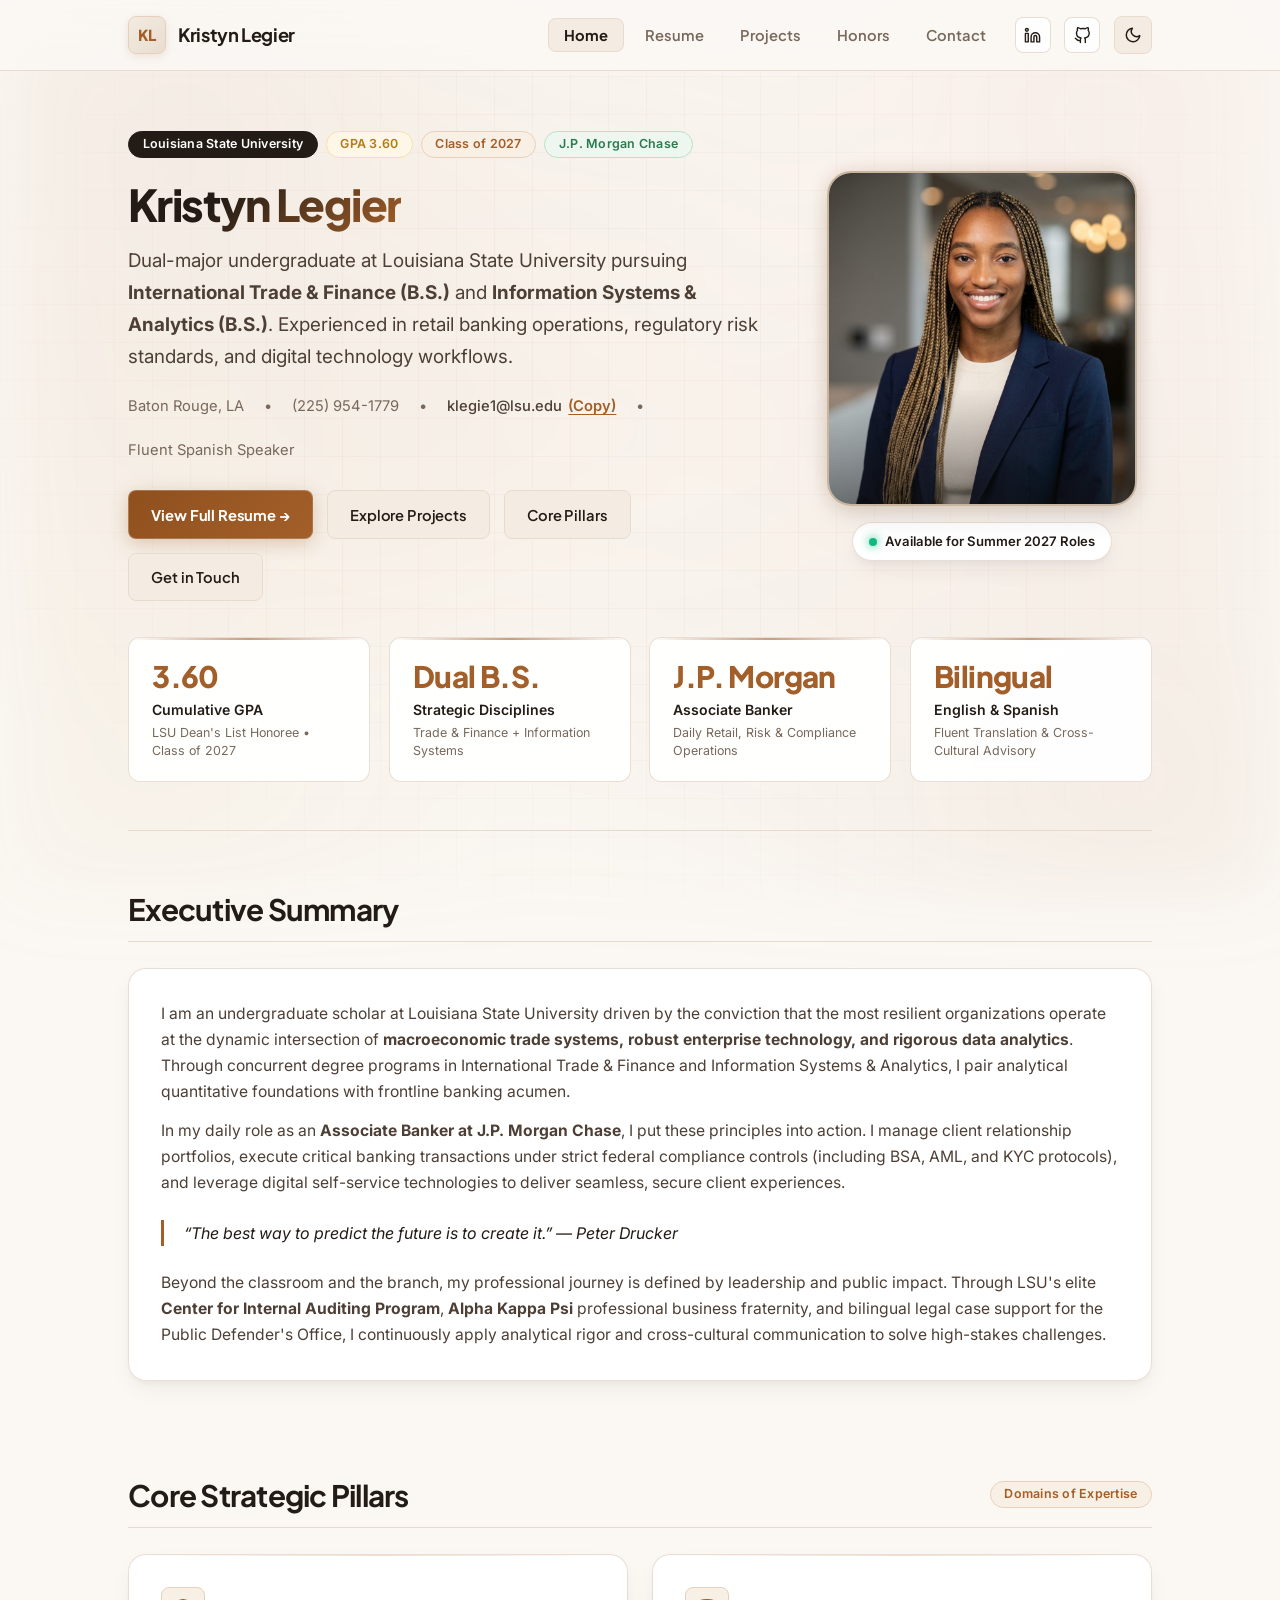
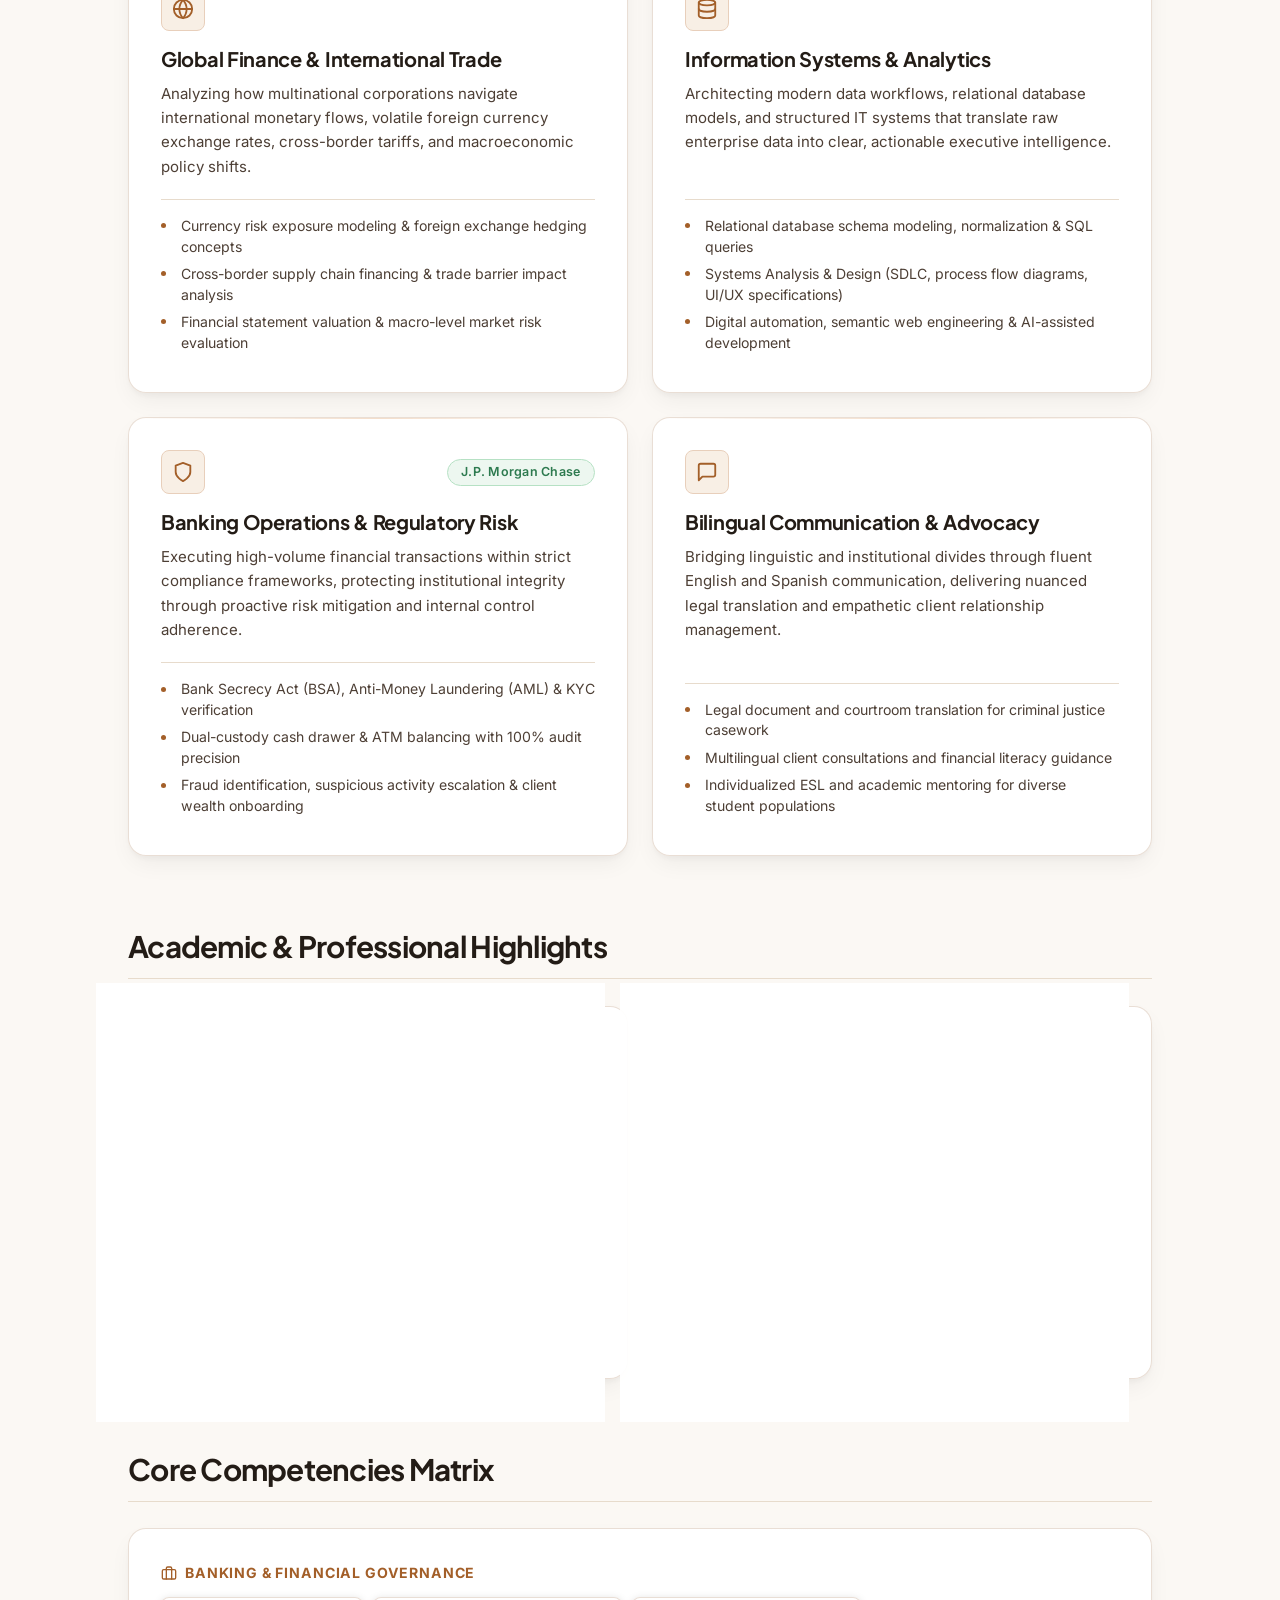
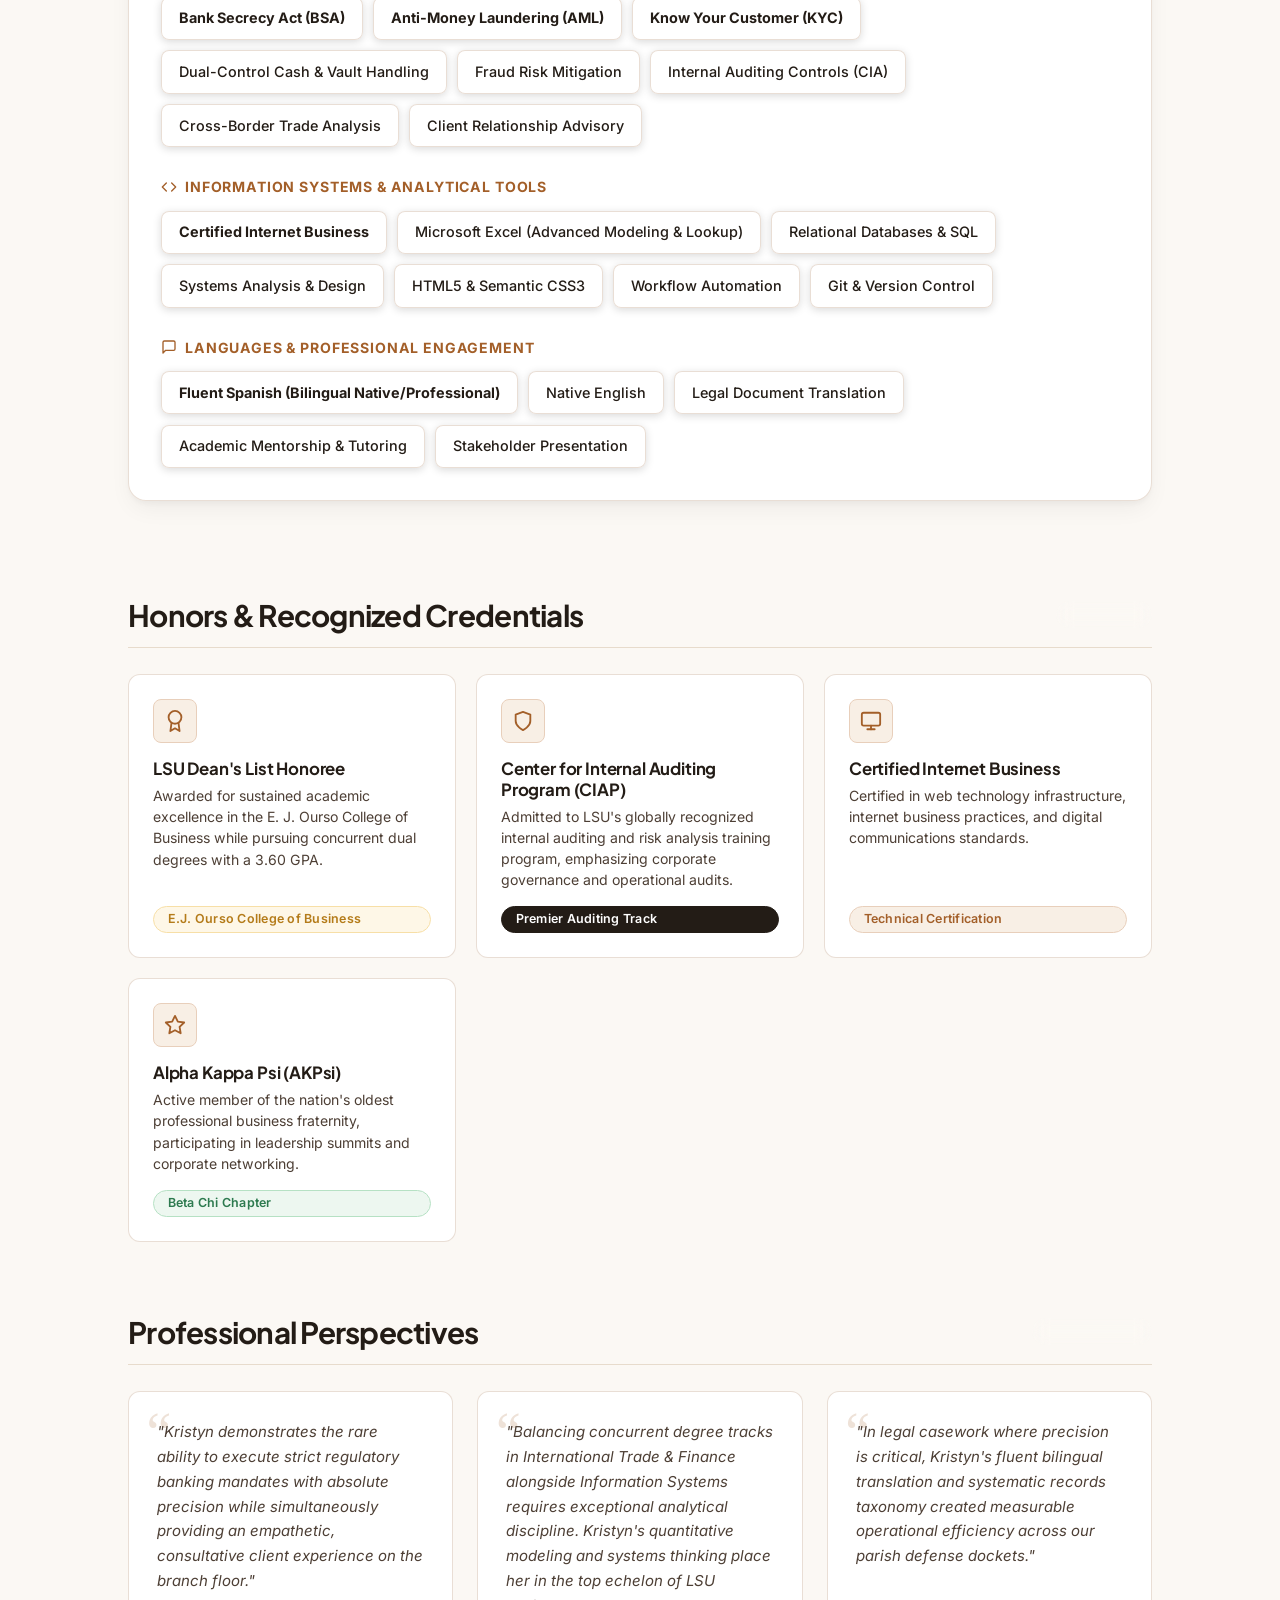
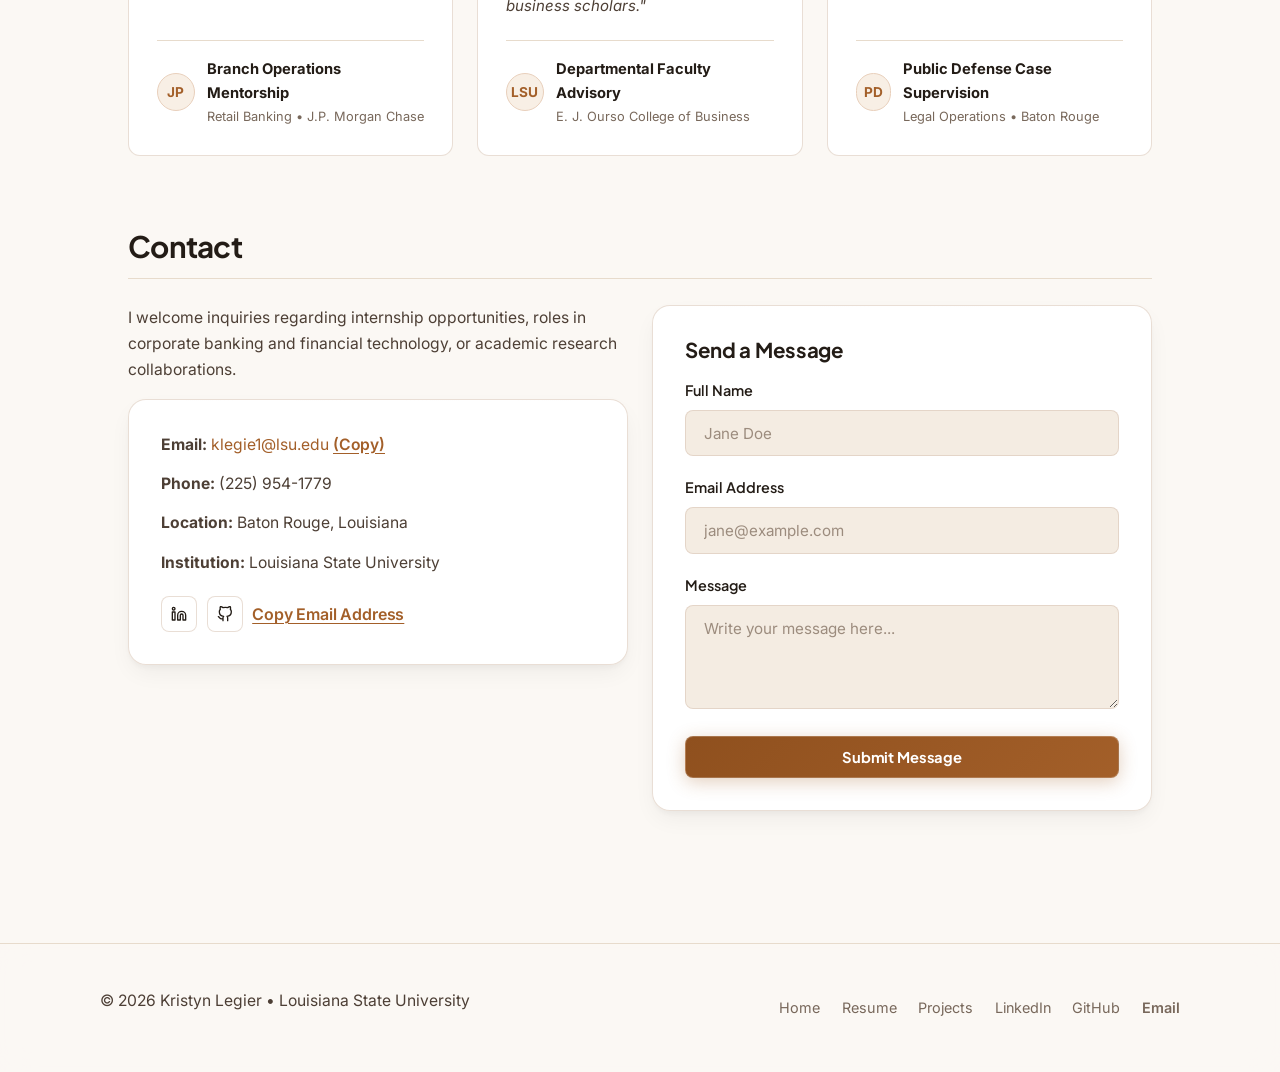
==== commit 2a8ed47d: "Updated index.html, project.html, resume.html, style.css, theme.s" ====
--- a/index.html
+++ b/index.html
@@ -7,8 +7,8 @@
     <meta name="description"
         content="Portfolio of Kristyn Legier - International Trade & Finance and Information Systems & Analytics at Louisiana State University.">
     <title>Kristyn Legier | Portfolio</title>
-    <link rel="stylesheet" href="styles.css?v=3">
-    <script src="theme.js?v=3"></script>
+    <link rel="stylesheet" href="styles.css?v=4">
+    <script src="theme.js?v=4"></script>
 </head>
 
 <body>
@@ -26,9 +26,16 @@
                         <li><a href="index.html" class="nav-link active">Home</a></li>
                         <li><a href="resume.html" class="nav-link">Resume</a></li>
                         <li><a href="project.html" class="nav-link">Projects</a></li>
+                        <li><a href="#honors" class="nav-link">Honors</a></li>
                         <li><a href="#contact" class="nav-link">Contact</a></li>
                     </ul>
                 </nav>
+                <a href="https://www.linkedin.com/in/kristyn-legier" target="_blank" rel="noopener noreferrer" class="social-icon-btn" title="LinkedIn Profile" aria-label="LinkedIn">
+                    <svg xmlns="http://www.w3.org/2000/svg" width="17" height="17" viewBox="0 0 24 24" fill="none" stroke="currentColor" stroke-width="2" stroke-linecap="round" stroke-linejoin="round"><path d="M16 8a6 6 0 0 1 6 6v7h-4v-7a2 2 0 0 0-2-2 2 2 0 0 0-2 2v7h-4v-7a6 6 0 0 1 6-6z"></path><rect x="2" y="9" width="4" height="12"></rect><circle cx="4" cy="4" r="2"></circle></svg>
+                </a>
+                <a href="https://github.com/kristynlegier" target="_blank" rel="noopener noreferrer" class="social-icon-btn" title="GitHub Profile" aria-label="GitHub">
+                    <svg xmlns="http://www.w3.org/2000/svg" width="17" height="17" viewBox="0 0 24 24" fill="none" stroke="currentColor" stroke-width="2" stroke-linecap="round" stroke-linejoin="round"><path d="M9 19c-5 1.5-5-2.5-7-3m14 6v-3.87a3.37 3.37 0 0 0-.94-2.61c3.14-.35 6.44-1.54 6.44-7A5.44 5.44 0 0 0 20 4.77 5.07 5.07 0 0 0 19.91 1S18.73.65 16 2.48a13.38 13.38 0 0 0-7 0C6.27.65 5.09 1 5.09 1A5.07 5.07 0 0 0 5 4.77a5.44 5.44 0 0 0-1.5 3.78c0 5.42 3.3 6.61 6.44 7A3.37 3.37 0 0 0 9 18.13V22"></path></svg>
+                </a>
                 <button id="theme-toggle" class="theme-toggle" aria-label="Toggle theme" title="Toggle dark/light mode">
                     <svg class="sun-icon" xmlns="http://www.w3.org/2000/svg" width="18" height="18" viewBox="0 0 24 24" fill="none" stroke="currentColor" stroke-width="2" stroke-linecap="round" stroke-linejoin="round"><circle cx="12" cy="12" r="5"></circle><line x1="12" y1="1" x2="12" y2="3"></line><line x1="12" y1="21" x2="12" y2="23"></line><line x1="4.22" y1="4.22" x2="5.64" y2="5.64"></line><line x1="18.36" y1="18.36" x2="19.78" y2="19.78"></line><line x1="1" y1="12" x2="3" y2="12"></line><line x1="21" y1="12" x2="23" y2="12"></line><line x1="4.22" y1="19.78" x2="5.64" y2="18.36"></line><line x1="18.36" y1="5.64" x2="19.78" y2="4.22"></line></svg>
                     <svg class="moon-icon" xmlns="http://www.w3.org/2000/svg" width="18" height="18" viewBox="0 0 24 24" fill="none" stroke="currentColor" stroke-width="2" stroke-linecap="round" stroke-linejoin="round"><path d="M21 12.79A9 9 0 1 1 11.21 3 7 7 0 0 0 21 12.79z"></path></svg>
@@ -40,58 +47,75 @@
     <div class="site-wrapper">
         <!-- Hero Section -->
         <section class="page-header">
-            <div style="max-width: 860px;">
-                <div style="display: flex; gap: 0.5rem; flex-wrap: wrap; margin-bottom: 1.25rem;">
-                    <span class="badge badge-dark">Louisiana State University</span>
-                    <span class="badge badge-gold">GPA 3.60</span>
-                    <span class="badge badge-primary">Class of 2027</span>
-                    <span class="badge badge-emerald">J.P. Morgan Chase</span>
-                </div>
-                <h1>Kristyn Legier</h1>
-                <p class="page-subtitle">
-                    Dual-major undergraduate at Louisiana State University pursuing
-                    <strong>International Trade &amp; Finance (B.S.)</strong> and
-                    <strong>Information Systems &amp; Analytics (B.S.)</strong>. Experienced in retail banking
-                    operations, regulatory risk standards, and digital technology workflows.
-                </p>
-                <div class="contact-quickbar">
-                    <span>Baton Rouge, LA</span>
-                    <span>&bull;</span>
-                    <span>(225) 954-1779</span>
-                    <span>&bull;</span>
-                    <span><a href="mailto:klegie1@lsu.edu">klegie1@lsu.edu</a></span>
-                    <span>&bull;</span>
-                    <span>Fluent Spanish Speaker</span>
-                </div>
-                <div class="header-actions">
-                    <a href="resume.html" class="btn btn-primary">View Full Resume &rarr;</a>
-                    <a href="project.html" class="btn btn-outline">Explore Projects</a>
-                    <a href="#pillars" class="btn btn-outline">Core Pillars</a>
-                    <a href="#contact" class="btn btn-outline">Get in Touch</a>
-                </div>
-
-                <!-- Executive Metrics Ribbon -->
-                <div class="metrics-ribbon">
-                    <div class="metric-card">
-                        <div class="metric-value">3.60</div>
-                        <div class="metric-label">Cumulative GPA</div>
-                        <div class="metric-sub">LSU Dean's List Honoree &bull; Class of 2027</div>
-                    </div>
-                    <div class="metric-card">
-                        <div class="metric-value">Dual B.S.</div>
-                        <div class="metric-label">Strategic Disciplines</div>
-                        <div class="metric-sub">Trade &amp; Finance + Information Systems</div>
-                    </div>
-                    <div class="metric-card">
-                        <div class="metric-value">J.P. Morgan</div>
-                        <div class="metric-label">Associate Banker</div>
-                        <div class="metric-sub">Daily Retail, Risk &amp; Compliance Operations</div>
-                    </div>
-                    <div class="metric-card">
-                        <div class="metric-value">Bilingual</div>
-                        <div class="metric-label">English &amp; Spanish</div>
-                        <div class="metric-sub">Fluent Translation &amp; Cross-Cultural Advisory</div>
-                    </div>
+            <div class="hero-layout">
+                <div>
+                    <div style="display: flex; gap: 0.5rem; flex-wrap: wrap; margin-bottom: 1.25rem;">
+                        <span class="badge badge-dark">Louisiana State University</span>
+                        <span class="badge badge-gold">GPA 3.60</span>
+                        <span class="badge badge-primary">Class of 2027</span>
+                        <span class="badge badge-emerald">J.P. Morgan Chase</span>
+                    </div>
+                    <h1>Kristyn Legier</h1>
+                    <p class="page-subtitle">
+                        Dual-major undergraduate at Louisiana State University pursuing
+                        <strong>International Trade &amp; Finance (B.S.)</strong> and
+                        <strong>Information Systems &amp; Analytics (B.S.)</strong>. Experienced in retail banking
+                        operations, regulatory risk standards, and digital technology workflows.
+                    </p>
+                    <div class="contact-quickbar">
+                        <span>Baton Rouge, LA</span>
+                        <span>&bull;</span>
+                        <span>(225) 954-1779</span>
+                        <span>&bull;</span>
+                        <span>
+                            <a href="mailto:klegie1@lsu.edu">klegie1@lsu.edu</a>
+                            <button type="button" class="copy-email-btn" data-email="klegie1@lsu.edu" title="Copy email address to clipboard">(Copy)</button>
+                        </span>
+                        <span>&bull;</span>
+                        <span>Fluent Spanish Speaker</span>
+                    </div>
+                    <div class="header-actions">
+                        <a href="resume.html" class="btn btn-primary">View Full Resume &rarr;</a>
+                        <a href="project.html" class="btn btn-outline">Explore Projects</a>
+                        <a href="#pillars" class="btn btn-outline">Core Pillars</a>
+                        <a href="#contact" class="btn btn-outline">Get in Touch</a>
+                    </div>
+                </div>
+
+                <!-- Executive Headshot Card -->
+                <div class="hero-photo-wrapper">
+                    <div class="hero-photo-card">
+                        <img src="headshot.jpg" alt="Kristyn Legier - Executive Portrait" class="hero-photo-img" loading="eager">
+                        <div class="hero-photo-overlay"></div>
+                    </div>
+                    <div class="hero-status-pill">
+                        <span class="status-dot"></span>
+                        <span>Available for Summer 2027 Roles</span>
+                    </div>
+                </div>
+            </div>
+
+            <!-- Executive Metrics Ribbon -->
+            <div class="metrics-ribbon">
+                <div class="metric-card">
+                    <div class="metric-value">3.60</div>
+                    <div class="metric-label">Cumulative GPA</div>
+                    <div class="metric-sub">LSU Dean's List Honoree &bull; Class of 2027</div>
+                </div>
+                <div class="metric-card">
+                    <div class="metric-value">Dual B.S.</div>
+                    <div class="metric-label">Strategic Disciplines</div>
+                    <div class="metric-sub">Trade &amp; Finance + Information Systems</div>
+                </div>
+                <div class="metric-card">
+                    <div class="metric-value">J.P. Morgan</div>
+                    <div class="metric-label">Associate Banker</div>
+                    <div class="metric-sub">Daily Retail, Risk &amp; Compliance Operations</div>
+                </div>
+                <div class="metric-card">
+                    <div class="metric-value">Bilingual</div>
+                    <div class="metric-label">English &amp; Spanish</div>
+                    <div class="metric-sub">Fluent Translation &amp; Cross-Cultural Advisory</div>
                 </div>
             </div>
         </section>
@@ -309,6 +333,99 @@
                 </div>
             </section>
 
+            <!-- Honors & Leadership Credentials -->
+            <section class="section" id="honors">
+                <div class="section-title">
+                    <h2>Honors &amp; Recognized Credentials</h2>
+                    <span class="badge badge-gold">Distinction</span>
+                </div>
+                <div class="honors-grid">
+                    <div class="honor-card">
+                        <div class="honor-icon">
+                            <svg xmlns="http://www.w3.org/2000/svg" width="22" height="22" viewBox="0 0 24 24" fill="none" stroke="currentColor" stroke-width="2" stroke-linecap="round" stroke-linejoin="round"><circle cx="12" cy="8" r="7"></circle><polyline points="8.21 13.89 7 23 12 20 17 23 15.79 13.88"></polyline></svg>
+                        </div>
+                        <h4>LSU Dean's List Honoree</h4>
+                        <p>Awarded for sustained academic excellence in the E. J. Ourso College of Business while pursuing concurrent dual degrees with a 3.60 GPA.</p>
+                        <span class="badge badge-gold">E.J. Ourso College of Business</span>
+                    </div>
+
+                    <div class="honor-card">
+                        <div class="honor-icon">
+                            <svg xmlns="http://www.w3.org/2000/svg" width="22" height="22" viewBox="0 0 24 24" fill="none" stroke="currentColor" stroke-width="2" stroke-linecap="round" stroke-linejoin="round"><path d="M12 22s8-4 8-10V5l-8-3-8 3v7c0 6 8 10 8 10z"></path></svg>
+                        </div>
+                        <h4>Center for Internal Auditing Program (CIAP)</h4>
+                        <p>Admitted to LSU's globally recognized internal auditing and risk analysis training program, emphasizing corporate governance and operational audits.</p>
+                        <span class="badge badge-dark">Premier Auditing Track</span>
+                    </div>
+
+                    <div class="honor-card">
+                        <div class="honor-icon">
+                            <svg xmlns="http://www.w3.org/2000/svg" width="22" height="22" viewBox="0 0 24 24" fill="none" stroke="currentColor" stroke-width="2" stroke-linecap="round" stroke-linejoin="round"><rect x="2" y="3" width="20" height="14" rx="2" ry="2"></rect><line x1="8" y1="21" x2="16" y2="21"></line><line x1="12" y1="17" x2="12" y2="21"></line></svg>
+                        </div>
+                        <h4>Certified Internet Business</h4>
+                        <p>Certified in web technology infrastructure, internet business practices, and digital communications standards.</p>
+                        <span class="badge badge-primary">Technical Certification</span>
+                    </div>
+
+                    <div class="honor-card">
+                        <div class="honor-icon">
+                            <svg xmlns="http://www.w3.org/2000/svg" width="22" height="22" viewBox="0 0 24 24" fill="none" stroke="currentColor" stroke-width="2" stroke-linecap="round" stroke-linejoin="round"><polygon points="12 2 15.09 8.26 22 9.27 17 14.14 18.18 21.02 12 17.77 5.82 21.02 7 14.14 2 9.27 8.91 8.26 12 2"></polygon></svg>
+                        </div>
+                        <h4>Alpha Kappa Psi (AKPsi)</h4>
+                        <p>Active member of the nation's oldest professional business fraternity, participating in leadership summits and corporate networking.</p>
+                        <span class="badge badge-emerald">Beta Chi Chapter</span>
+                    </div>
+                </div>
+            </section>
+
+            <!-- Professional Endorsements & Perspectives -->
+            <section class="section" id="endorsements">
+                <div class="section-title">
+                    <h2>Professional Perspectives</h2>
+                    <span class="badge badge-primary">Endorsements</span>
+                </div>
+                <div class="testimonials-grid">
+                    <div class="testimonial-card">
+                        <p class="testimonial-text">
+                            "Kristyn demonstrates the rare ability to execute strict regulatory banking mandates with absolute precision while simultaneously providing an empathetic, consultative client experience on the branch floor."
+                        </p>
+                        <div class="testimonial-author">
+                            <div class="author-avatar">JP</div>
+                            <div>
+                                <div class="author-name">Branch Operations Mentorship</div>
+                                <div class="author-role">Retail Banking &bull; J.P. Morgan Chase</div>
+                            </div>
+                        </div>
+                    </div>
+
+                    <div class="testimonial-card">
+                        <p class="testimonial-text">
+                            "Balancing concurrent degree tracks in International Trade &amp; Finance alongside Information Systems requires exceptional analytical discipline. Kristyn's quantitative modeling and systems thinking place her in the top echelon of LSU business scholars."
+                        </p>
+                        <div class="testimonial-author">
+                            <div class="author-avatar">LSU</div>
+                            <div>
+                                <div class="author-name">Departmental Faculty Advisory</div>
+                                <div class="author-role">E. J. Ourso College of Business</div>
+                            </div>
+                        </div>
+                    </div>
+
+                    <div class="testimonial-card">
+                        <p class="testimonial-text">
+                            "In legal casework where precision is critical, Kristyn's fluent bilingual translation and systematic records taxonomy created measurable operational efficiency across our parish defense dockets."
+                        </p>
+                        <div class="testimonial-author">
+                            <div class="author-avatar">PD</div>
+                            <div>
+                                <div class="author-name">Public Defense Case Supervision</div>
+                                <div class="author-role">Legal Operations &bull; Baton Rouge</div>
+                            </div>
+                        </div>
+                    </div>
+                </div>
+            </section>
+
             <!-- Contact Section -->
             <section class="section" id="contact">
                 <div class="section-title">
@@ -321,10 +438,21 @@
                             financial technology, or academic research collaborations.
                         </p>
                         <div class="card" style="margin-top: 1rem;">
-                            <p><strong>Email:</strong> <a href="mailto:klegie1@lsu.edu">klegie1@lsu.edu</a></p>
+                            <p><strong>Email:</strong> <a href="mailto:klegie1@lsu.edu">klegie1@lsu.edu</a> <button type="button" class="copy-email-btn" data-email="klegie1@lsu.edu" title="Copy email address to clipboard">(Copy)</button></p>
                             <p><strong>Phone:</strong> (225) 954-1779</p>
                             <p><strong>Location:</strong> Baton Rouge, Louisiana</p>
                             <p><strong>Institution:</strong> Louisiana State University</p>
+                            <div style="display: flex; gap: 0.6rem; margin-top: 1.25rem;">
+                                <a href="https://www.linkedin.com/in/kristyn-legier" target="_blank" rel="noopener noreferrer" class="social-icon-btn" title="LinkedIn Profile" aria-label="LinkedIn">
+                                    <svg xmlns="http://www.w3.org/2000/svg" width="16" height="16" viewBox="0 0 24 24" fill="none" stroke="currentColor" stroke-width="2" stroke-linecap="round" stroke-linejoin="round"><path d="M16 8a6 6 0 0 1 6 6v7h-4v-7a2 2 0 0 0-2-2 2 2 0 0 0-2 2v7h-4v-7a6 6 0 0 1 6-6z"></path><rect x="2" y="9" width="4" height="12"></rect><circle cx="4" cy="4" r="2"></circle></svg>
+                                </a>
+                                <a href="https://github.com/kristynlegier" target="_blank" rel="noopener noreferrer" class="social-icon-btn" title="GitHub Profile" aria-label="GitHub">
+                                    <svg xmlns="http://www.w3.org/2000/svg" width="16" height="16" viewBox="0 0 24 24" fill="none" stroke="currentColor" stroke-width="2" stroke-linecap="round" stroke-linejoin="round"><path d="M9 19c-5 1.5-5-2.5-7-3m14 6v-3.87a3.37 3.37 0 0 0-.94-2.61c3.14-.35 6.44-1.54 6.44-7A5.44 5.44 0 0 0 20 4.77 5.07 5.07 0 0 0 19.91 1S18.73.65 16 2.48a13.38 13.38 0 0 0-7 0C6.27.65 5.09 1 5.09 1A5.07 5.07 0 0 0 5 4.77a5.44 5.44 0 0 0-1.5 3.78c0 5.42 3.3 6.61 6.44 7A3.37 3.37 0 0 0 9 18.13V22"></path></svg>
+                                </a>
+                                <button type="button" class="btn btn-sm btn-outline copy-email-btn" data-email="klegie1@lsu.edu">
+                                    Copy Email Address
+                                </button>
+                            </div>
                         </div>
                     </div>
 
@@ -362,7 +490,9 @@
                 <li><a href="index.html">Home</a></li>
                 <li><a href="resume.html">Resume</a></li>
                 <li><a href="project.html">Projects</a></li>
-                <li><a href="mailto:klegie1@lsu.edu">Contact</a></li>
+                <li><a href="https://www.linkedin.com/in/kristyn-legier" target="_blank" rel="noopener noreferrer">LinkedIn</a></li>
+                <li><a href="https://github.com/kristynlegier" target="_blank" rel="noopener noreferrer">GitHub</a></li>
+                <li><button type="button" class="copy-email-btn" data-email="klegie1@lsu.edu" style="color: inherit; text-decoration: none;">Email</button></li>
             </ul>
         </div>
     </footer>
--- a/styles.css
+++ b/styles.css
@@ -1248,8 +1248,868 @@
         gap: 0.25rem;
     }
 
+}
+
+/* ==========================================================================
+   Global Interactive & Utility Components
+   ========================================================================== */
+
+/* Reading Progress Bar */
+.reading-progress-bar {
+    position: fixed;
+    top: 0;
+    left: 0;
+    height: 3px;
+    background: linear-gradient(90deg, var(--primary), var(--accent-gold));
+    width: 0%;
+    z-index: 10000;
+    transition: width 0.1s ease-out;
+}
+
+/* Scroll-to-Top Floating Button */
+.scroll-top-btn {
+    position: fixed;
+    bottom: 2rem;
+    right: 2rem;
+    width: 44px;
+    height: 44px;
+    border-radius: var(--radius-full);
+    background: var(--bg-surface-elevated);
+    border: var(--border-card);
+    color: var(--text-primary);
+    display: flex;
+    align-items: center;
+    justify-content: center;
+    box-shadow: var(--card-shadow);
+    cursor: pointer;
+    opacity: 0;
+    visibility: hidden;
+    transform: translateY(12px);
+    transition: all var(--transition-normal);
+    z-index: 999;
+}
+
+.scroll-top-btn.visible {
+    opacity: 1;
+    visibility: visible;
+    transform: translateY(0);
+}
+
+.scroll-top-btn:hover {
+    background: var(--primary);
+    color: #ffffff;
+    border-color: var(--primary);
+    box-shadow: var(--card-shadow-hover);
+    transform: translateY(-3px);
+}
+
+/* Toast Notifications */
+.toast-notification {
+    position: fixed;
+    bottom: 2rem;
+    left: 50%;
+    transform: translateX(-50%) translateY(30px);
+    background: var(--bg-surface-elevated);
+    color: var(--text-primary);
+    border: 1px solid var(--primary-border);
+    padding: 0.75rem 1.4rem;
+    border-radius: var(--radius-full);
+    font-size: 0.92rem;
+    font-weight: 600;
+    box-shadow: 0 12px 32px rgba(35, 28, 22, 0.22);
+    backdrop-filter: blur(16px);
+    -webkit-backdrop-filter: blur(16px);
+    z-index: 10001;
+    opacity: 0;
+    visibility: hidden;
+    transition: all 0.28s cubic-bezier(0.16, 1, 0.3, 1);
+    pointer-events: none;
+    display: flex;
+    align-items: center;
+    gap: 0.5rem;
+}
+
+.toast-notification.visible {
+    opacity: 1;
+    visibility: visible;
+    transform: translateX(-50%) translateY(0);
+}
+
+/* Copy Email Button */
+.copy-email-btn {
+    cursor: pointer;
+    display: inline-flex;
+    align-items: center;
+    gap: 0.35rem;
+    background: none;
+    border: none;
+    font-family: inherit;
+    font-size: inherit;
+    color: var(--primary);
+    font-weight: 600;
+    text-decoration: underline;
+    text-underline-offset: 3px;
+    padding: 0;
+    transition: color var(--transition-fast);
+}
+
+.copy-email-btn:hover {
+    color: var(--primary-hover);
+}
+
+/* Social & Action Icon Buttons */
+.social-icon-btn {
+    display: inline-flex;
+    align-items: center;
+    justify-content: center;
+    width: 36px;
+    height: 36px;
+    border-radius: var(--radius-sm);
+    border: var(--border-card);
+    background: var(--bg-surface);
+    color: var(--text-primary);
+    transition: all var(--transition-fast);
+    text-decoration: none;
+}
+
+.social-icon-btn:hover {
+    background: var(--primary);
+    color: #ffffff;
+    border-color: var(--primary);
+    transform: translateY(-2px);
+}
+
+/* ==========================================================================
+   Executive Headshot Hero Layout
+   ========================================================================== */
+.hero-layout {
+    display: grid;
+    grid-template-columns: 1fr 340px;
+    gap: 3rem;
+    align-items: center;
+    margin-bottom: 2rem;
+}
+
+.hero-photo-wrapper {
+    display: flex;
+    flex-direction: column;
+    align-items: center;
+    position: relative;
+}
+
+.hero-photo-card {
+    position: relative;
+    border-radius: var(--radius-xl);
+    overflow: hidden;
+    border: 2px solid var(--border-hover);
+    background: var(--bg-surface);
+    box-shadow: var(--card-shadow-hover);
+    width: 100%;
+    max-width: 310px;
+    aspect-ratio: 1 / 1.08;
+    transition: transform var(--transition-normal), box-shadow var(--transition-normal), border-color var(--transition-normal);
+}
+
+.hero-photo-card:hover {
+    transform: translateY(-4px) scale(1.015);
+    box-shadow: 0 20px 45px -8px var(--primary-glow);
+    border-color: var(--primary);
+}
+
+.hero-photo-img {
+    width: 100%;
+    height: 100%;
+    object-fit: cover;
+    object-position: center 20%;
+    display: block;
+}
+
+.hero-photo-overlay {
+    position: absolute;
+    inset: 0;
+    background: linear-gradient(180deg, transparent 65%, rgba(19, 16, 14, 0.45) 100%);
+    pointer-events: none;
+}
+
+.hero-status-pill {
+    display: inline-flex;
+    align-items: center;
+    gap: 0.55rem;
+    background: var(--bg-surface-elevated);
+    border: var(--border-card);
+    padding: 0.5rem 1rem;
+    border-radius: var(--radius-full);
+    font-size: 0.82rem;
+    font-weight: 600;
+    color: var(--text-primary);
+    margin-top: 1rem;
+    box-shadow: var(--card-shadow);
+}
+
+.status-dot {
+    width: 8px;
+    height: 8px;
+    border-radius: 50%;
+    background: #10b981;
+    box-shadow: 0 0 10px #10b981;
+    animation: pulse-green 2s infinite ease-in-out;
+}
+
+@keyframes pulse-green {
+    0% { opacity: 1; transform: scale(1); }
+    50% { opacity: 0.45; transform: scale(1.3); }
+    100% { opacity: 1; transform: scale(1); }
+}
+
+/* ==========================================================================
+   Honors & Certifications Showcase
+   ========================================================================== */
+.honors-grid {
+    display: grid;
+    grid-template-columns: repeat(auto-fit, minmax(260px, 1fr));
+    gap: 1.25rem;
+}
+
+.honor-card {
+    background: var(--bg-surface);
+    border: var(--border-card);
+    border-radius: var(--radius-md);
+    padding: 1.5rem;
+    transition: transform var(--transition-normal), box-shadow var(--transition-normal), border-color var(--transition-normal);
+    display: flex;
+    flex-direction: column;
+}
+
+.honor-card:hover {
+    transform: translateY(-3px);
+    box-shadow: var(--card-shadow-hover);
+    border-color: var(--border-hover);
+}
+
+.honor-icon {
+    width: 44px;
+    height: 44px;
+    border-radius: var(--radius-sm);
+    background: var(--primary-light);
+    color: var(--primary);
+    display: flex;
+    align-items: center;
+    justify-content: center;
+    margin-bottom: 1rem;
+    border: 1px solid var(--primary-border);
+}
+
+.honor-card h4 {
+    margin-bottom: 0.35rem;
+    font-size: 1.05rem;
+    color: var(--text-primary);
+}
+
+.honor-card p {
+    font-size: 0.88rem;
+    color: var(--text-secondary);
+    line-height: 1.5;
+    margin-bottom: 1rem;
+    flex-grow: 1;
+}
+
+/* ==========================================================================
+   Endorsements & Testimonials
+   ========================================================================== */
+.testimonials-grid {
+    display: grid;
+    grid-template-columns: repeat(auto-fit, minmax(290px, 1fr));
+    gap: 1.5rem;
+}
+
+.testimonial-card {
+    background: var(--bg-surface);
+    border: var(--border-card);
+    border-radius: var(--radius-md);
+    padding: 1.75rem;
+    display: flex;
+    flex-direction: column;
+    justify-content: space-between;
+    position: relative;
+    backdrop-filter: blur(12px);
+    -webkit-backdrop-filter: blur(12px);
+}
+
+.testimonial-card::before {
+    content: "“";
+    font-family: Georgia, serif;
+    font-size: 3.5rem;
+    line-height: 1;
+    color: var(--primary);
+    opacity: 0.18;
+    position: absolute;
+    top: 0.75rem;
+    left: 1.1rem;
+    pointer-events: none;
+}
+
+.testimonial-text {
+    font-size: 0.94rem;
+    line-height: 1.65;
+    color: var(--text-secondary);
+    font-style: italic;
+    margin-bottom: 1.35rem;
+    position: relative;
+    z-index: 1;
+}
+
+.testimonial-author {
+    display: flex;
+    align-items: center;
+    gap: 0.75rem;
+    border-top: var(--border-hairline);
+    padding-top: 1rem;
+}
+
+.author-avatar {
+    width: 38px;
+    height: 38px;
+    border-radius: var(--radius-full);
+    background: var(--primary-light);
+    display: flex;
+    align-items: center;
+    justify-content: center;
+    font-weight: 700;
+    color: var(--primary);
+    border: 1px solid var(--primary-border);
+    font-size: 0.85rem;
+}
+
+.author-name {
+    font-weight: 700;
+    font-size: 0.92rem;
+    color: var(--text-primary);
+}
+
+.author-role {
+    font-size: 0.8rem;
+    color: var(--text-muted);
+}
+
+/* ==========================================================================
+   Project Category Filter Bar
+   ========================================================================== */
+.filter-bar {
+    display: flex;
+    gap: 0.6rem;
+    flex-wrap: wrap;
+    margin-bottom: 2rem;
+}
+
+.filter-btn {
+    padding: 0.5rem 1.15rem;
+    border-radius: var(--radius-full);
+    border: var(--border-card);
+    background: var(--bg-surface);
+    color: var(--text-secondary);
+    font-weight: 600;
+    font-size: 0.88rem;
+    cursor: pointer;
+    transition: all var(--transition-fast);
+}
+
+.filter-btn:hover {
+    border-color: var(--primary);
+    color: var(--text-primary);
+}
+
+.filter-btn.active {
+    background: var(--primary);
+    color: #ffffff;
+    border-color: var(--primary);
+    box-shadow: 0 4px 14px var(--primary-glow);
+}
+
+/* ==========================================================================
+   Interactive FX Currency & Tariff Simulator
+   ========================================================================== */
+.simulator-container {
+    background: var(--bg-surface);
+    border: var(--border-card);
+    border-radius: var(--radius-lg);
+    padding: 2.25rem;
+    margin-bottom: 3.5rem;
+    box-shadow: var(--card-shadow);
+    backdrop-filter: blur(16px);
+    -webkit-backdrop-filter: blur(16px);
+}
+
+.sim-grid {
+    display: grid;
+    grid-template-columns: 1.1fr 1fr;
+    gap: 2.25rem;
+    align-items: start;
+}
+
+.sim-controls {
+    display: flex;
+    flex-direction: column;
+    gap: 1.25rem;
+}
+
+.sim-control-group {
+    display: flex;
+    flex-direction: column;
+    gap: 0.45rem;
+}
+
+.sim-label-row {
+    display: flex;
+    justify-content: space-between;
+    align-items: center;
+    font-size: 0.88rem;
+    font-weight: 600;
+    color: var(--text-primary);
+}
+
+.sim-value-tag {
+    font-weight: 700;
+    color: var(--primary);
+    font-size: 0.95rem;
+}
+
+.sim-slider {
+    -webkit-appearance: none;
+    appearance: none;
+    width: 100%;
+    height: 7px;
+    border-radius: var(--radius-full);
+    background: var(--bg-muted);
+    outline: none;
+    transition: background var(--transition-fast);
+}
+
+.sim-slider::-webkit-slider-thumb {
+    -webkit-appearance: none;
+    appearance: none;
+    width: 20px;
+    height: 20px;
+    border-radius: 50%;
+    background: var(--primary);
+    cursor: pointer;
+    border: 2px solid #ffffff;
+    box-shadow: 0 2px 6px rgba(0,0,0,0.25);
+    transition: transform 0.15s ease;
+}
+
+.sim-slider::-webkit-slider-thumb:hover {
+    transform: scale(1.15);
+}
+
+.sim-select {
+    width: 100%;
+    padding: 0.7rem 1rem;
+    background: var(--bg-surface-elevated);
+    border: 1px solid var(--border-card);
+    border-radius: var(--radius-sm);
+    color: var(--text-primary);
+    font-family: inherit;
+    font-size: 0.92rem;
+    outline: none;
+    transition: border-color var(--transition-fast);
+}
+
+.sim-select:focus {
+    border-color: var(--primary);
+}
+
+.sim-results {
+    display: flex;
+    flex-direction: column;
+    gap: 1.25rem;
+}
+
+.kpi-grid {
+    display: grid;
+    grid-template-columns: 1fr 1fr;
+    gap: 1rem;
+}
+
+.kpi-box {
+    background: var(--bg-subtle);
+    border: 1px solid var(--border-card);
+    border-radius: var(--radius-md);
+    padding: 1.2rem;
+}
+
+.kpi-lbl {
+    font-size: 0.78rem;
+    font-weight: 700;
+    text-transform: uppercase;
+    letter-spacing: 0.05em;
+    color: var(--text-muted);
+    margin-bottom: 0.35rem;
+}
+
+.kpi-num {
+    font-size: 1.6rem;
+    font-weight: 800;
+    font-family: var(--font-heading);
+    color: var(--text-primary);
+}
+
+.kpi-sub {
+    font-size: 0.78rem;
+    color: var(--text-subtle);
+    margin-top: 0.35rem;
+}
+
+.sim-commentary-box {
+    background: var(--bg-surface-elevated);
+    border: 1px solid var(--border-card);
+    border-left: 4px solid var(--primary);
+    border-radius: 0 var(--radius-sm) var(--radius-sm) 0;
+    padding: 1.1rem 1.35rem;
+    font-size: 0.88rem;
+    line-height: 1.55;
+    color: var(--text-secondary);
+}
+
+/* ==========================================================================
+   Project Case Study Modal
+   ========================================================================== */
+.case-study-modal {
+    position: fixed;
+    inset: 0;
+    z-index: 100000;
+    display: flex;
+    align-items: center;
+    justify-content: center;
+    padding: 1.5rem;
+    opacity: 0;
+    visibility: hidden;
+    transition: opacity var(--transition-normal), visibility var(--transition-normal);
+}
+
+.case-study-modal.active {
+    opacity: 1;
+    visibility: visible;
+}
+
+.modal-backdrop {
+    position: absolute;
+    inset: 0;
+    background: rgba(19, 16, 14, 0.65);
+    backdrop-filter: blur(8px);
+    -webkit-backdrop-filter: blur(8px);
+}
+
+.modal-dialog {
+    position: relative;
+    z-index: 1;
+    background: var(--bg-surface-elevated);
+    border: 1px solid var(--border-card);
+    border-radius: var(--radius-lg);
+    max-width: 740px;
+    width: 100%;
+    max-height: 88vh;
+    overflow-y: auto;
+    padding: 2.25rem;
+    box-shadow: 0 24px 60px rgba(0,0,0,0.3);
+    transform: scale(0.96) translateY(10px);
+    transition: transform var(--transition-normal);
+}
+
+.case-study-modal.active .modal-dialog {
+    transform: scale(1) translateY(0);
+}
+
+.modal-close-btn {
+    position: absolute;
+    top: 1.25rem;
+    right: 1.25rem;
+    background: var(--bg-subtle);
+    border: 1px solid var(--border-card);
+    width: 36px;
+    height: 36px;
+    border-radius: var(--radius-full);
+    font-size: 1.5rem;
+    line-height: 1;
+    display: flex;
+    align-items: center;
+    justify-content: center;
+    cursor: pointer;
+    color: var(--text-primary);
+    transition: all var(--transition-fast);
+}
+
+.modal-close-btn:hover {
+    background: var(--primary);
+    color: #ffffff;
+    border-color: var(--primary);
+}
+
+.modal-subtitle {
+    font-size: 0.82rem;
+    font-weight: 700;
+    text-transform: uppercase;
+    letter-spacing: 0.05em;
+    color: var(--text-muted);
+    margin-bottom: 0.45rem;
+}
+
+.modal-section {
+    margin-bottom: 1.4rem;
+}
+
+.modal-list {
+    padding-left: 1.25rem;
+    font-size: 0.92rem;
+    color: var(--text-secondary);
+    line-height: 1.6;
+}
+
+.modal-list li {
+    margin-bottom: 0.45rem;
+}
+
+.modal-results-callout {
+    background: var(--primary-light);
+    border: 1px solid var(--primary-border);
+    border-radius: var(--radius-md);
+    padding: 1.15rem;
+}
+
+/* ==========================================================================
+   Coursework Accordion (on resume.html)
+   ========================================================================== */
+.coursework-accordion {
+    display: flex;
+    flex-direction: column;
+    gap: 0.75rem;
+    margin-top: 1.25rem;
+}
+
+.accordion-item {
+    background: var(--bg-surface);
+    border: var(--border-card);
+    border-radius: var(--radius-md);
+    overflow: hidden;
+    transition: border-color var(--transition-fast);
+}
+
+.accordion-header {
+    width: 100%;
+    padding: 1.15rem 1.4rem;
+    display: flex;
+    justify-content: space-between;
+    align-items: center;
+    background: none;
+    border: none;
+    text-align: left;
+    cursor: pointer;
+    font-family: var(--font-heading);
+    color: var(--text-primary);
+    font-size: 0.98rem;
+    font-weight: 600;
+    gap: 1rem;
+    transition: background var(--transition-fast);
+}
+
+.accordion-header:hover {
+    background: var(--bg-subtle);
+}
+
+.accordion-title-group {
+    display: flex;
+    align-items: center;
+    gap: 0.75rem;
+    flex-wrap: wrap;
+}
+
+.accordion-icon {
+    transition: transform 0.25s ease;
+    color: var(--primary);
+    flex-shrink: 0;
+}
+
+.accordion-item.active .accordion-icon {
+    transform: rotate(180deg);
+}
+
+.accordion-content {
+    max-height: 0;
+    overflow: hidden;
+    transition: max-height 0.3s cubic-bezier(0, 1, 0, 1);
+    background: var(--bg-surface-elevated);
+    padding: 0 1.4rem;
+}
+
+.accordion-item.active .accordion-content {
+    max-height: 500px;
+    padding: 1.25rem 1.4rem;
+    border-top: var(--border-hairline);
+}
+
+/* ==========================================================================
+   Leadership & Impact Timeline
+   ========================================================================== */
+.timeline-container {
+    position: relative;
+    padding-left: 2rem;
+    margin-top: 1.5rem;
+}
+
+.timeline-container::before {
+    content: "";
+    position: absolute;
+    left: 7px;
+    top: 0.5rem;
+    bottom: 0.5rem;
+    width: 2px;
+    background: var(--border-hover);
+}
+
+.timeline-milestone {
+    position: relative;
+    margin-bottom: 2rem;
+}
+
+.timeline-milestone:last-child {
+    margin-bottom: 0;
+}
+
+.timeline-node {
+    position: absolute;
+    left: -2rem;
+    top: 4px;
+    width: 16px;
+    height: 16px;
+    border-radius: 50%;
+    background: var(--primary);
+    border: 3px solid var(--bg-surface-elevated);
+    box-shadow: 0 0 0 2px var(--primary-border);
+}
+
+.timeline-date {
+    font-size: 0.8rem;
+    font-weight: 700;
+    text-transform: uppercase;
+    color: var(--primary);
+    letter-spacing: 0.04em;
+    margin-bottom: 0.25rem;
+}
+
+.timeline-card {
+    background: var(--bg-surface);
+    border: var(--border-card);
+    border-radius: var(--radius-md);
+    padding: 1.25rem;
+    box-shadow: var(--card-shadow);
+}
+
+/* ==========================================================================
+   Bilingual Translation Showcase
+   ========================================================================== */
+.bilingual-card {
+    background: var(--bg-surface);
+    border: var(--border-card);
+    border-radius: var(--radius-md);
+    padding: 1.5rem;
+    margin-top: 1.25rem;
+}
+
+.bilingual-panes {
+    display: grid;
+    grid-template-columns: 1fr 1fr;
+    gap: 1.5rem;
+    margin-top: 1rem;
+}
+
+.bilingual-pane {
+    background: var(--bg-subtle);
+    border-radius: var(--radius-sm);
+    padding: 1.25rem;
+    border: 1px solid var(--border-card);
+    font-size: 0.9rem;
+    line-height: 1.62;
+    color: var(--text-secondary);
+}
+
+.bilingual-pane strong.term {
+    color: var(--primary);
+    background: var(--primary-light);
+    padding: 0.1rem 0.35rem;
+    border-radius: 4px;
+}
+
+/* ==========================================================================
+   Responsive Adaptations
+   ========================================================================== */
+@media (max-width: 900px) {
+    .hero-layout {
+        grid-template-columns: 1fr;
+        text-align: center;
+        gap: 2rem;
+    }
+
+    .hero-photo-wrapper {
+        order: -1;
+    }
+
+    .hero-photo-card {
+        max-width: 260px;
+    }
+
+    .contact-quickbar {
+        justify-content: center;
+    }
+
+    .header-actions {
+        justify-content: center;
+    }
+
+    .sim-grid {
+        grid-template-columns: 1fr;
+    }
+
+    .bilingual-panes {
+        grid-template-columns: 1fr;
+    }
+}
+
+@media (max-width: 768px) {
+    h1 { font-size: 2.2rem; }
+    h2 { font-size: 1.55rem; }
+
+    .nav-container {
+        flex-direction: column;
+        gap: 0.85rem;
+        padding: 1rem;
+    }
+
+    .nav-actions {
+        width: 100%;
+        justify-content: space-between;
+    }
+
+    .nav-links {
+        flex-wrap: wrap;
+        justify-content: center;
+    }
+
+    .contact-quickbar {
+        flex-direction: column;
+        gap: 0.5rem;
+    }
+
+    .resume-header {
+        flex-direction: column;
+        gap: 0.25rem;
+    }
+
     .footer-content {
         flex-direction: column;
         text-align: center;
     }
-}
+
+    .kpi-grid {
+        grid-template-columns: 1fr;
+    }
+}
+
